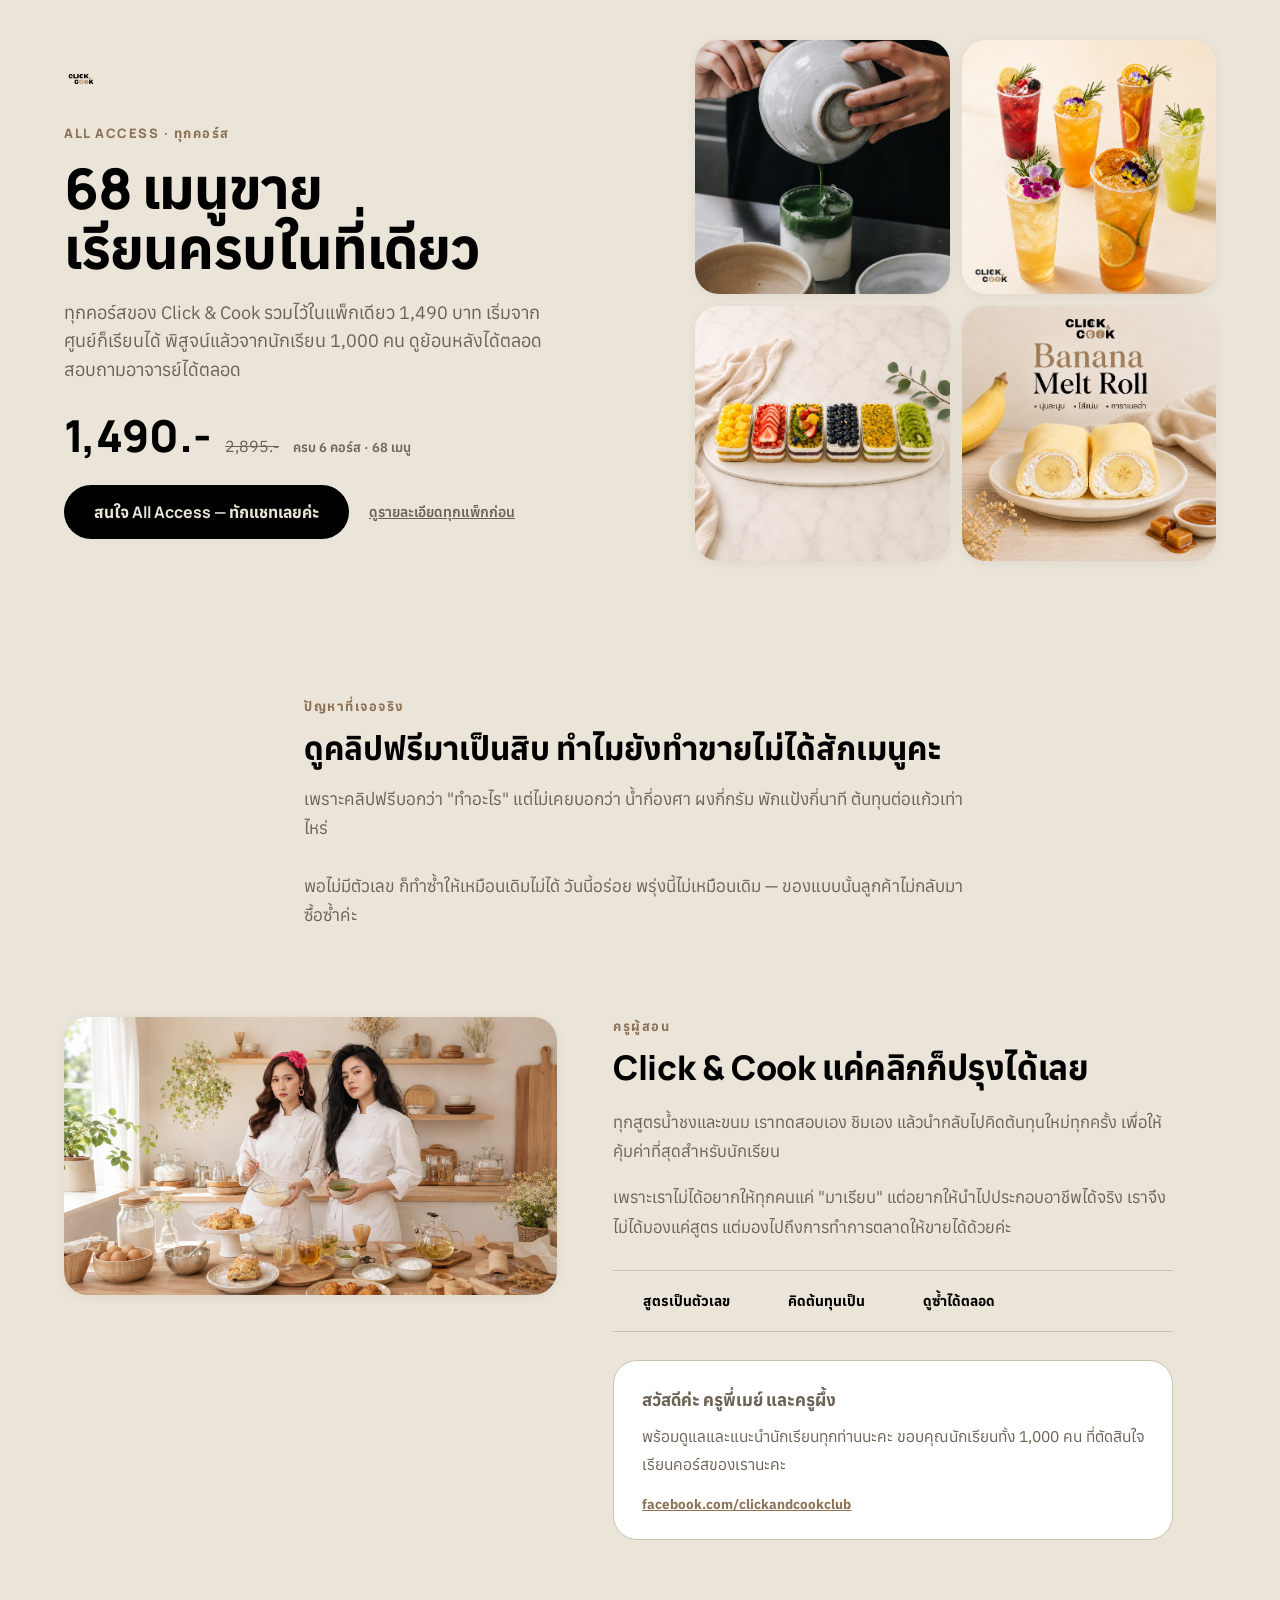
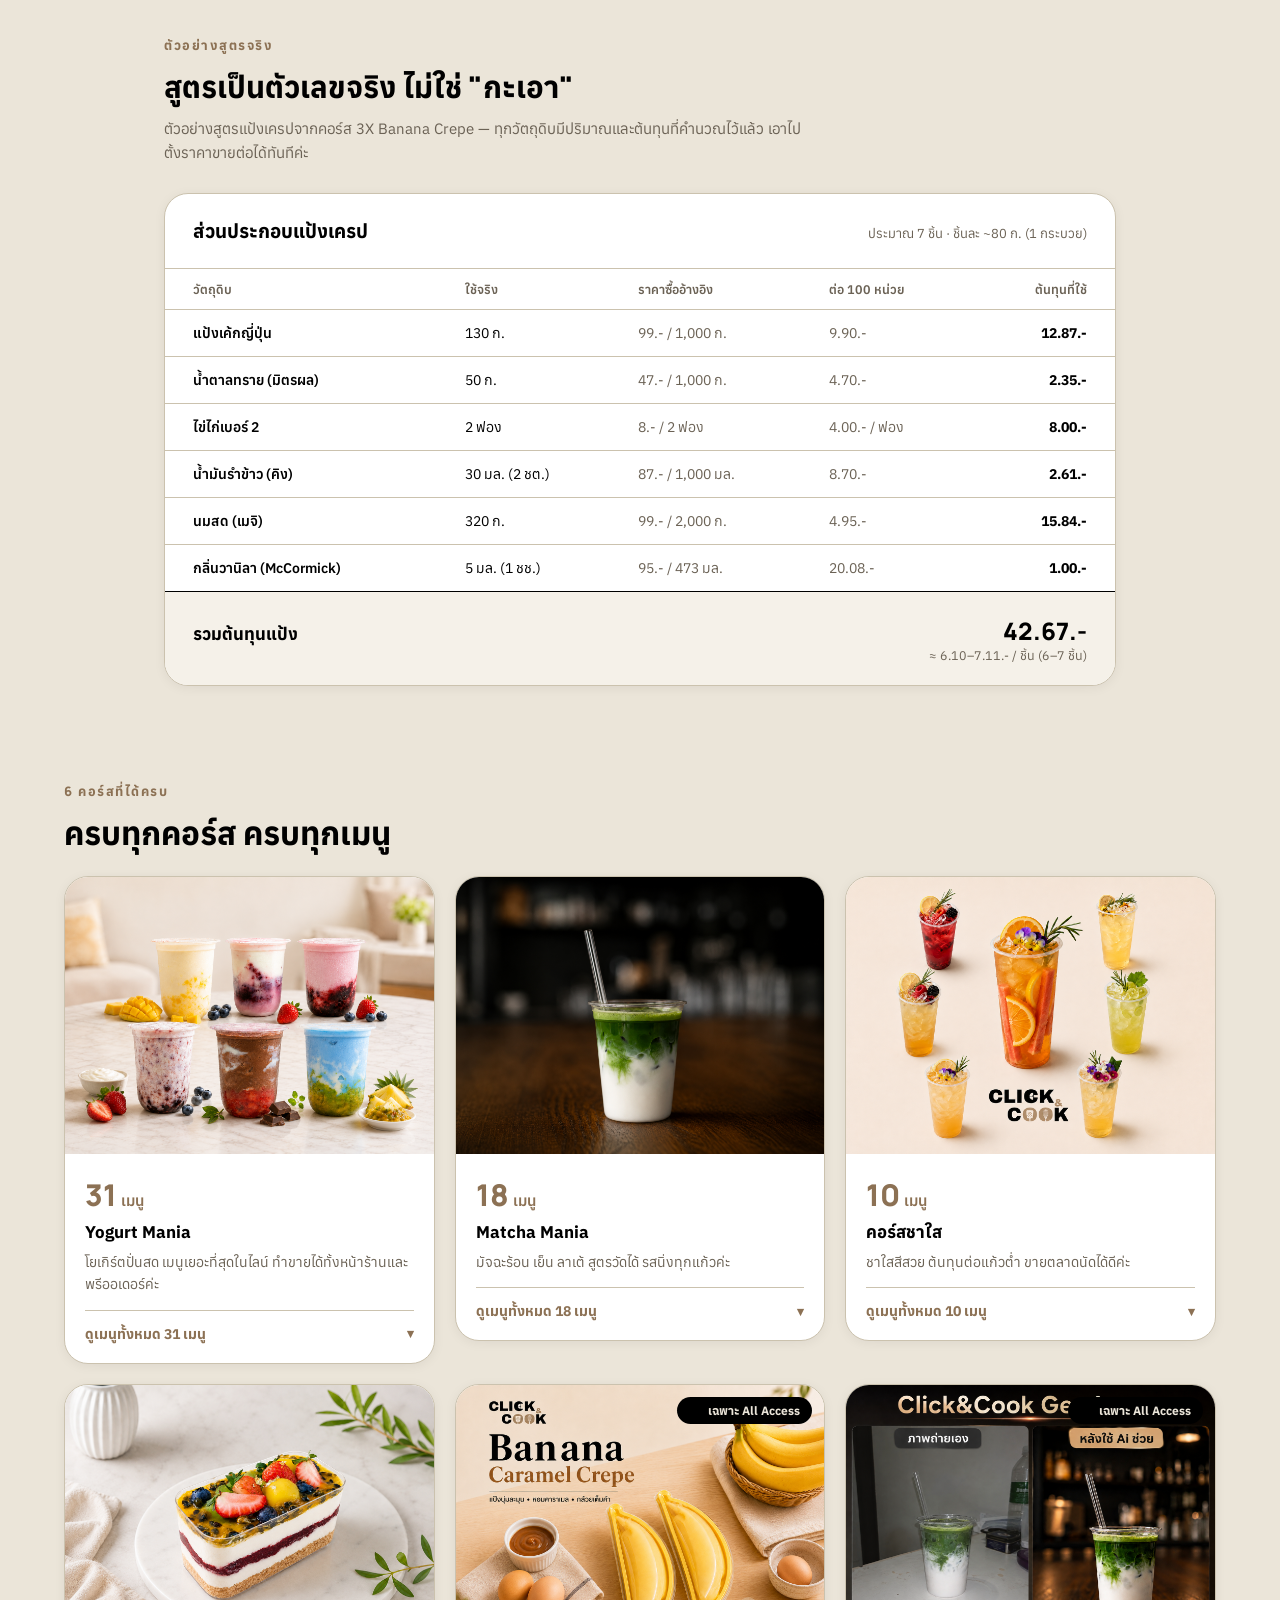
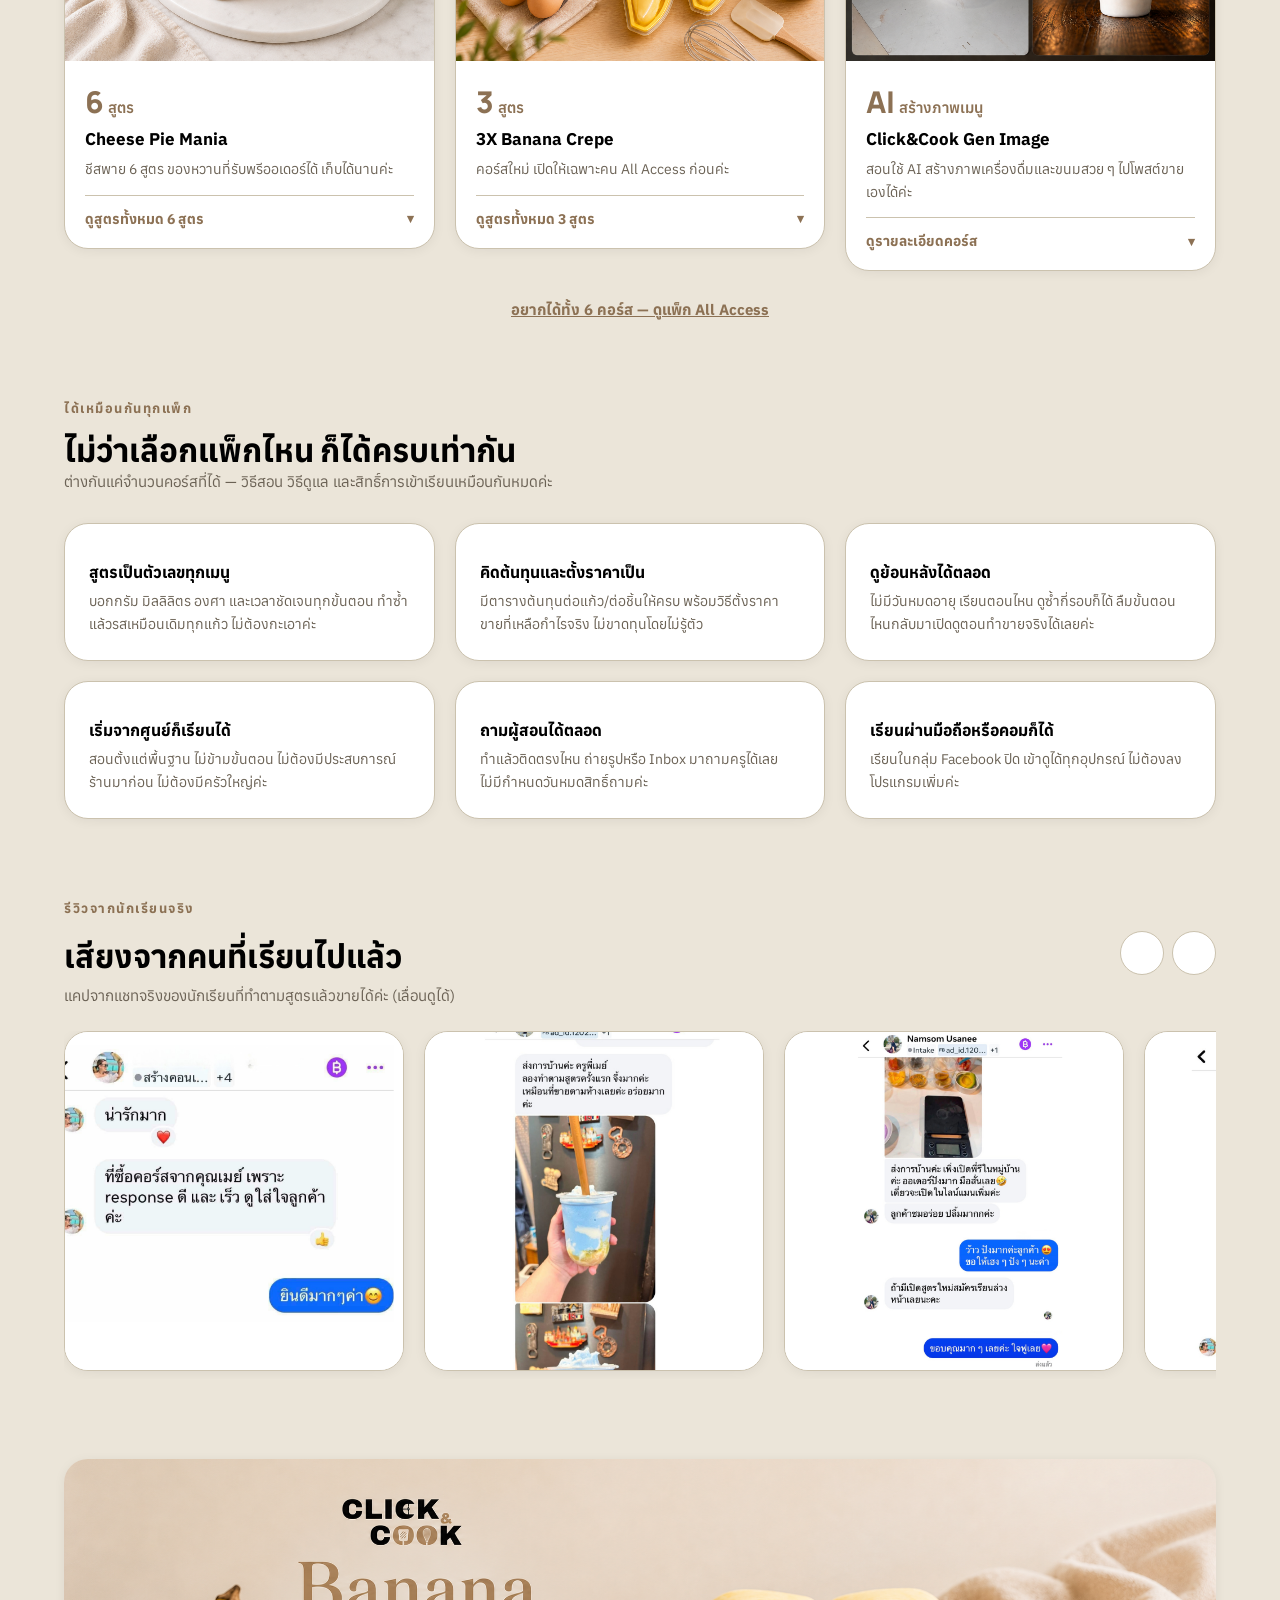
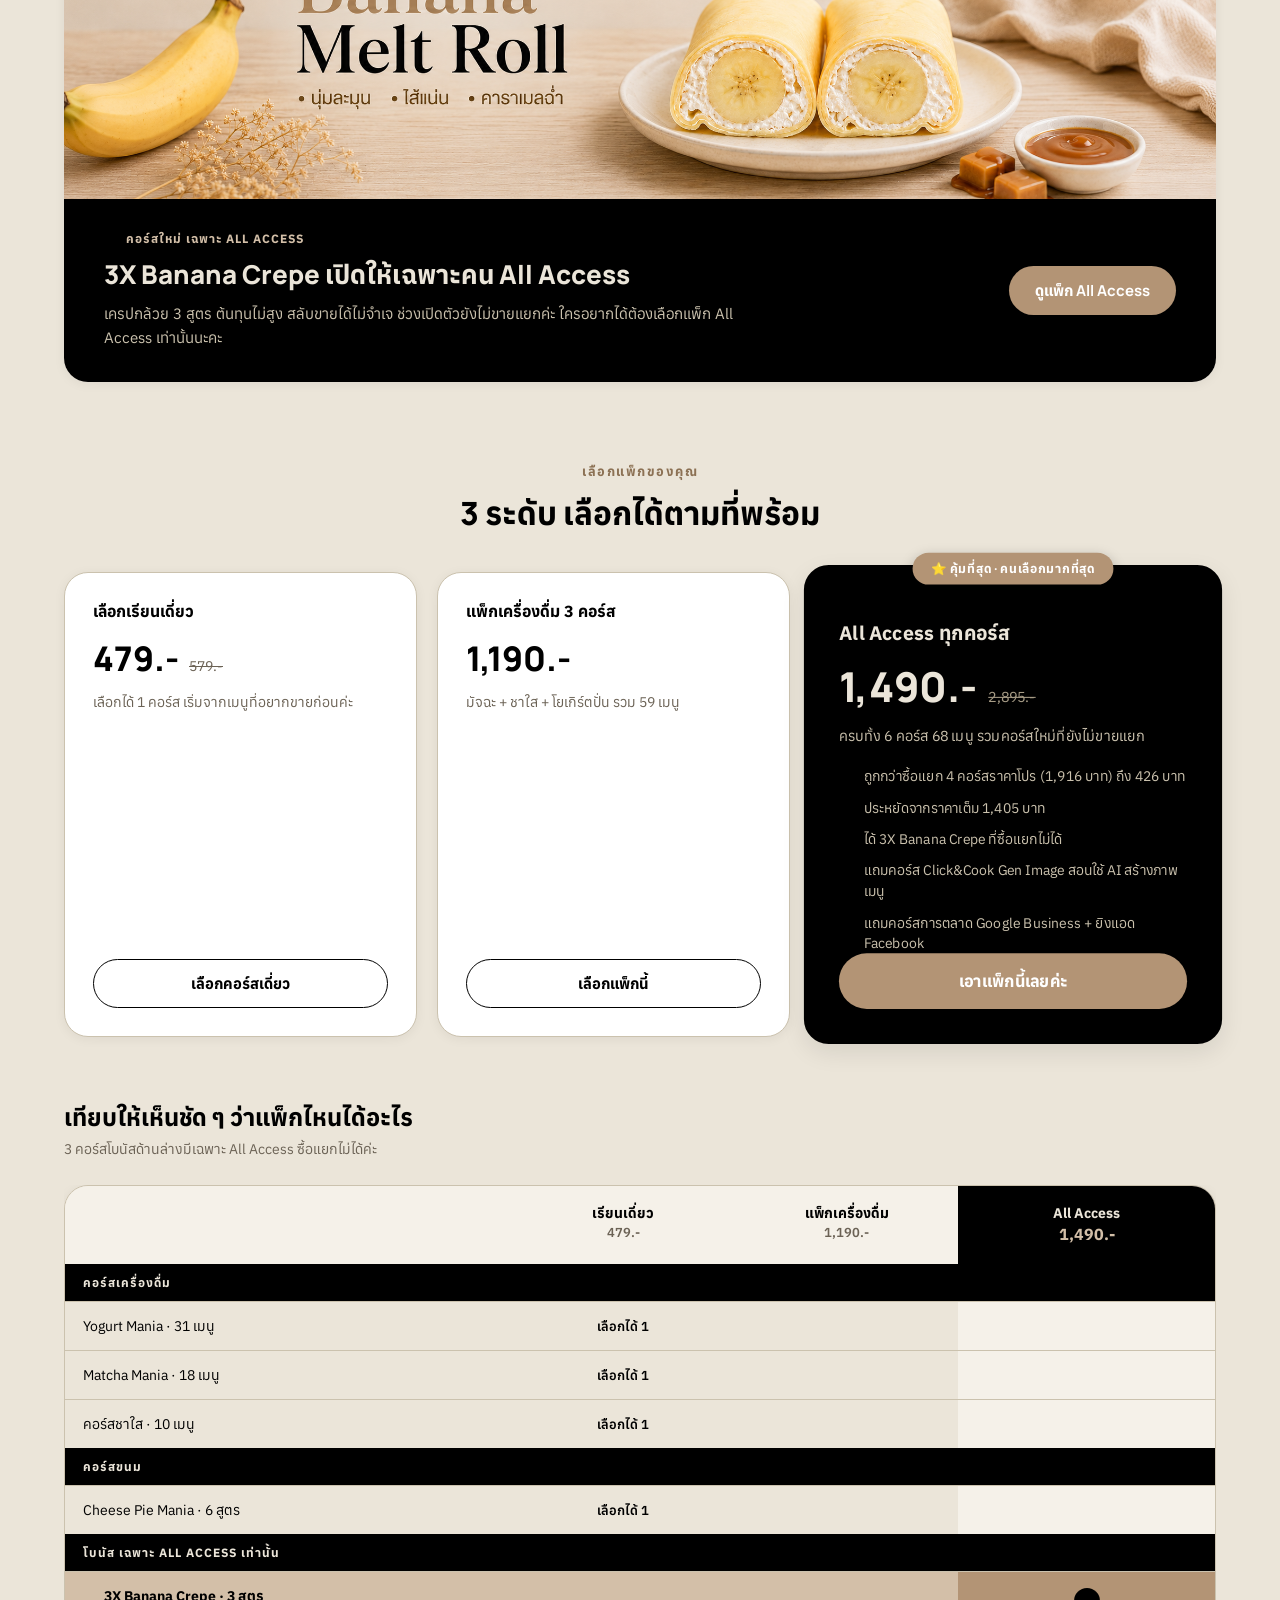
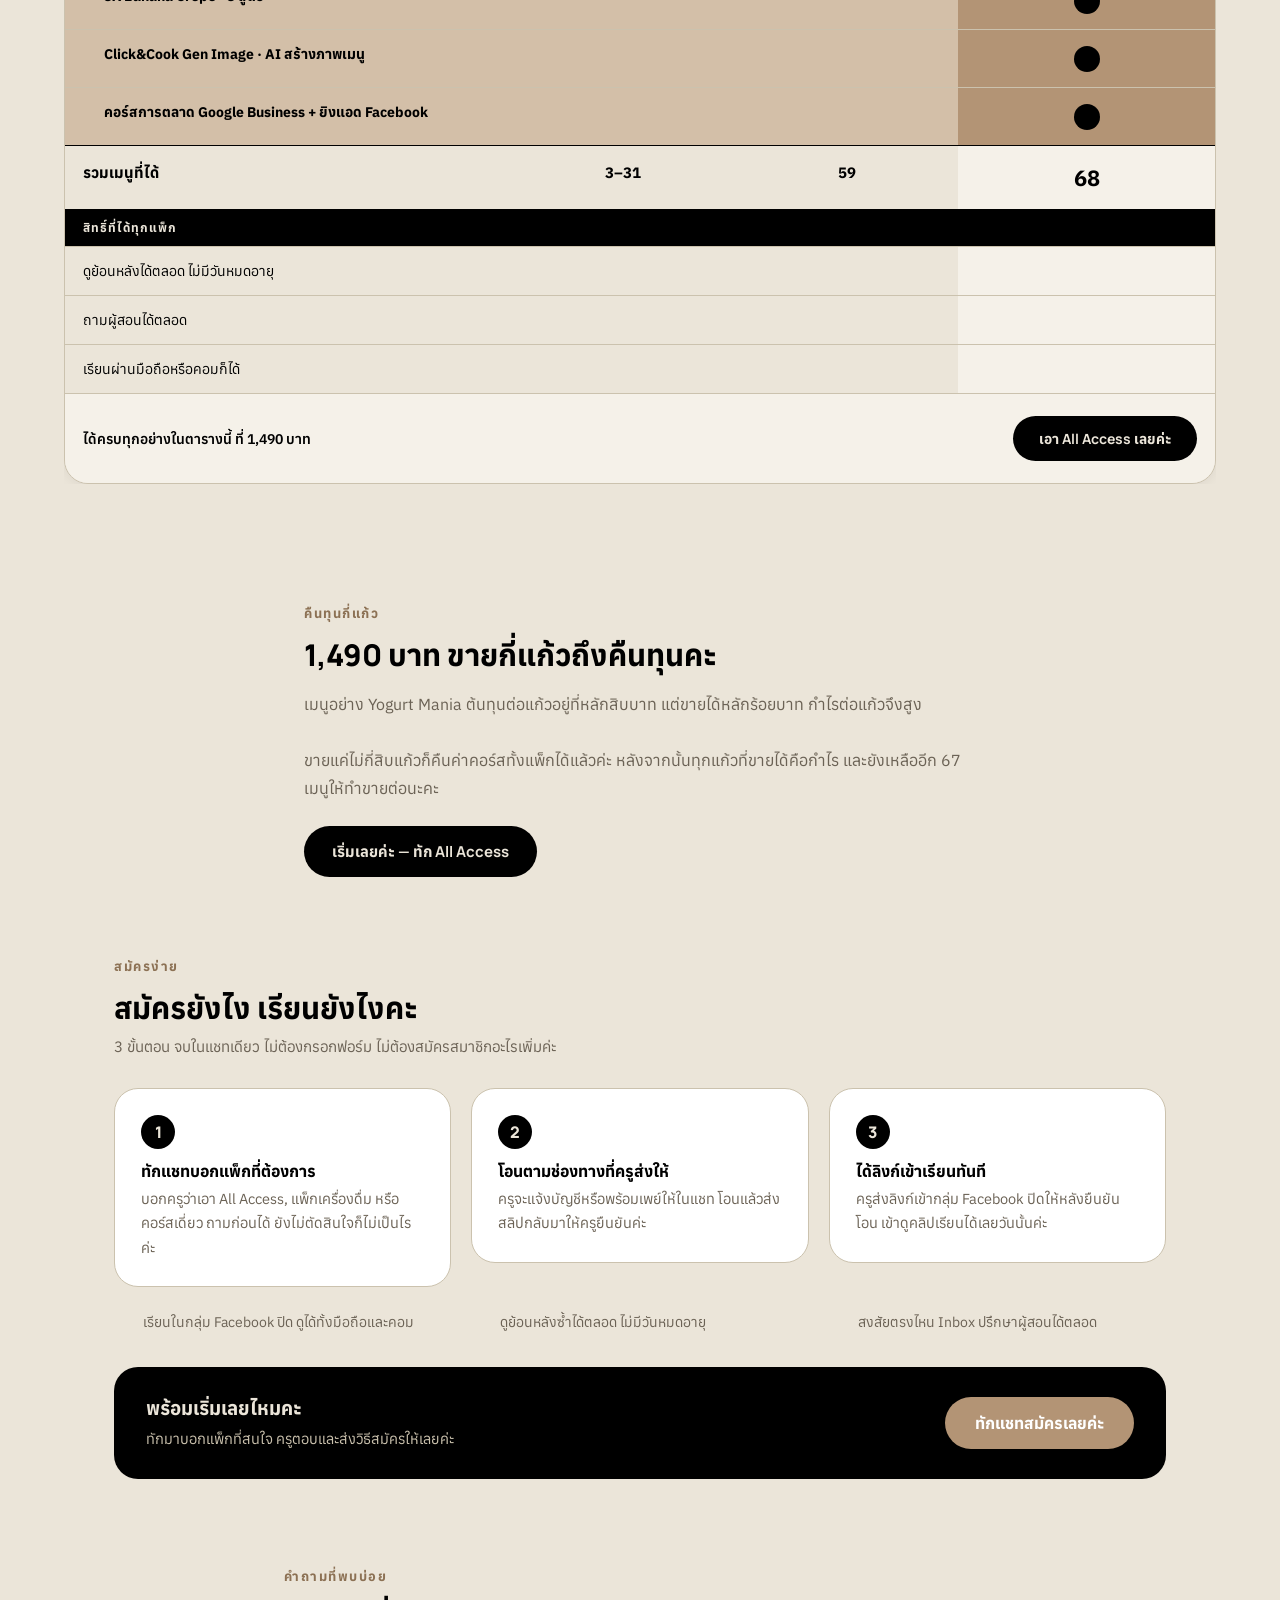
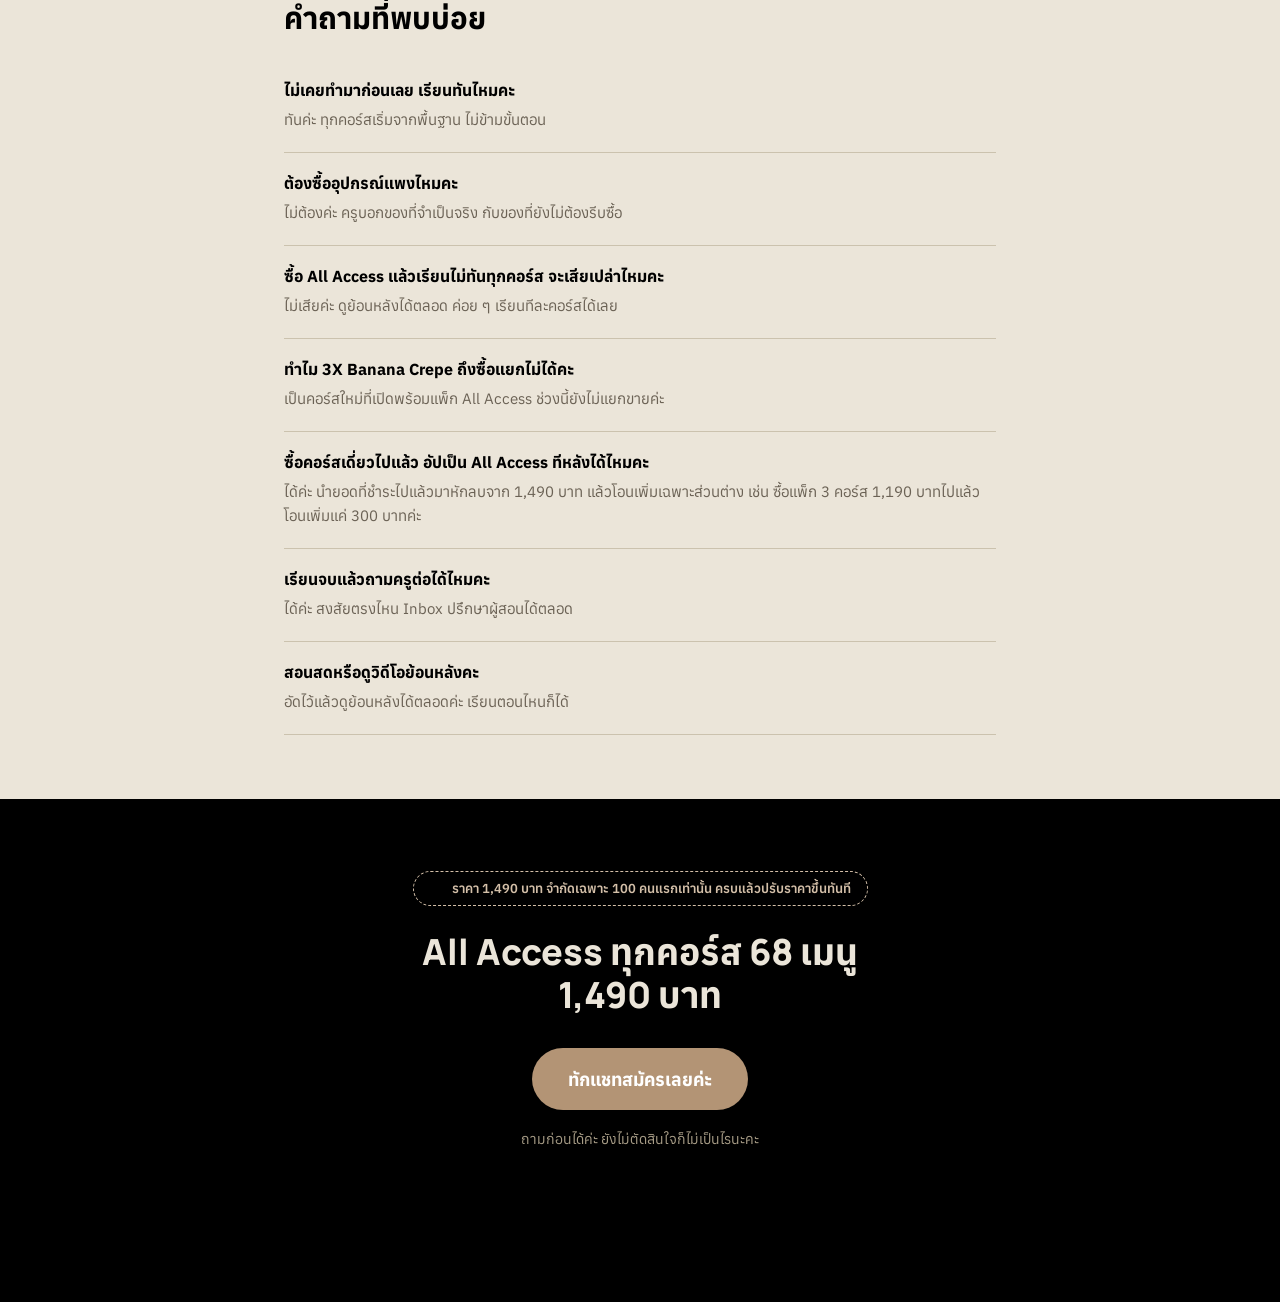
==== index.html @ 677d4ab0 "Click & Cook All Access sales page — production build - Pure HTML/CSS/JS responsive (mobile-first br" ====
<!DOCTYPE html>
<html lang="th">
<head>
<meta charset="utf-8">
<meta name="viewport" content="width=device-width, initial-scale=1">
<title>All Access — Click &amp; Cook | 68 เมนูขาย เรียนครบในที่เดียว</title>
<meta name="description" content="ทุกคอร์สของ Click & Cook รวมไว้ในแพ็กเดียว 1,490 บาท — 6 คอร์ส 68 เมนู เริ่มจากศูนย์ก็เรียนได้ ดูย้อนหลังได้ตลอด ถามอาจารย์ได้ตลอด">
<link rel="icon" href="assets/logo.png">
<link rel="stylesheet" href="css/styles.css">

<!-- ============================================================
     Facebook Pixel — Click & Cook (1052233364217187)
     autoConfig=false เพราะ js/main.js ยิง PageView เองพร้อม
     event_id เพื่อ dedupe กับ Conversions API (capi.php)
     ============================================================ -->
<script>
!function(f,b,e,v,n,t,s){if(f.fbq)return;n=f.fbq=function(){n.callMethod?n.callMethod.apply(n,arguments):n.queue.push(arguments)};if(!f._fbq)f._fbq=n;n.push=n;n.loaded=!0;n.version='2.0';n.queue=[];t=b.createElement(e);t.async=!0;t.src=v;s=b.getElementsByTagName(e)[0];s.parentNode.insertBefore(t,s)}(window,document,'script','https://connect.facebook.net/en_US/fbevents.js');
fbq('set', 'autoConfig', false, '1052233364217187');
fbq('init', '1052233364217187');
</script>

<script src="https://unpkg.com/lucide@latest"></script>
</head>
<body>

<!-- Meta Pixel fallback (กรณีปิด JavaScript) -->
<img height="1" width="1" style="display:none" alt="" src="https://www.facebook.com/tr?id=1052233364217187&ev=PageView&noscript=1">

<!-- ============================================================
     Section 1 — Hero
     ============================================================ -->
<header id="hero-section" class="hero container">
  <div>
    <img class="hero-logo" src="assets/logo.png" alt="Click &amp; Cook">
    <div class="section-label">All Access · ทุกคอร์ส</div>
    <h1>68 เมนูขาย<br>เรียนครบในที่เดียว</h1>
    <p class="hero-sub">ทุกคอร์สของ Click &amp; Cook รวมไว้ในแพ็กเดียว 1,490 บาท เริ่มจากศูนย์ก็เรียนได้ พิสูจน์แล้วจากนักเรียน 1,000 คน ดูย้อนหลังได้ตลอด สอบถามอาจารย์ได้ตลอด</p>
    <div class="hero-price">
      <span class="hero-price-current">1,490.-</span>
      <span class="hero-price-was">2,895.-</span>
      <span class="hero-price-note">ครบ 6 คอร์ส · 68 เมนู</span>
    </div>
    <div class="hero-actions">
      <a class="btn-pill btn-dark pixel-lead" data-ref="sp_hero_all" data-value="1490" href="https://m.me/clickandcookclub" target="_blank" rel="noopener">สนใจ All Access — ทักแชทเลยค่ะ</a>
      <a class="hero-link-detail" href="#pricing-section">ดูรายละเอียดทุกแพ็กก่อน</a>
    </div>
  </div>
  <div class="hero-gallery">
    <div class="ph"><img src="assets/hero-matcha.png" alt="Matcha Mania"></div>
    <div class="ph"><img src="assets/hero-tea.png" alt="คอร์สชาใส"></div>
    <div class="ph"><img src="assets/hero-dessert-1.png" alt="ขนมเมนูของหวาน"></div>
    <div class="ph"><img src="assets/hero-dessert-2.png" alt="Banana Melt Roll"></div>
  </div>
</header>

<!-- ============================================================
     Section 2 — Pain
     ============================================================ -->
<section class="pain">
  <div class="section-label">ปัญหาที่เจอจริง</div>
  <h2 class="section-h2">ดูคลิปฟรีมาเป็นสิบ ทำไมยังทำขายไม่ได้สักเมนูคะ</h2>
  <p>เพราะคลิปฟรีบอกว่า "ทำอะไร" แต่ไม่เคยบอกว่า น้ำกี่องศา ผงกี่กรัม พักแป้งกี่นาที ต้นทุนต่อแก้วเท่าไหร่<br><br>พอไม่มีตัวเลข ก็ทำซ้ำให้เหมือนเดิมไม่ได้ วันนี้อร่อย พรุ่งนี้ไม่เหมือนเดิม — ของแบบนั้นลูกค้าไม่กลับมาซื้อซ้ำค่ะ</p>
</section>

<!-- ============================================================
     Section 3 — Teacher
     ============================================================ -->
<section class="teacher container">
  <img class="teacher-img" src="assets/teacher.png" alt="ครูพี่เมย์ และครูผึ้ง">
  <div class="teacher-copy">
    <div class="section-label">ครูผู้สอน</div>
    <h2>Click &amp; Cook แค่คลิกก็ปรุงได้เลย</h2>
    <p class="lead-p">ทุกสูตรน้ำชงและขนม เราทดสอบเอง ชิมเอง แล้วนำกลับไปคิดต้นทุนใหม่ทุกครั้ง เพื่อให้คุ้มค่าที่สุดสำหรับนักเรียน</p>
    <p class="follow-p">เพราะเราไม่ได้อยากให้ทุกคนแค่ "มาเรียน" แต่อยากให้นำไปประกอบอาชีพได้จริง เราจึงไม่ได้มองแค่สูตร แต่มองไปถึงการทำการตลาดให้ขายได้ด้วยค่ะ</p>
    <div class="teacher-badges">
      <div class="teacher-badge"><i data-lucide="hash" class="icon"></i><span>สูตรเป็นตัวเลข</span></div>
      <div class="teacher-badge"><i data-lucide="calculator" class="icon"></i><span>คิดต้นทุนเป็น</span></div>
      <div class="teacher-badge"><i data-lucide="rotate-ccw" class="icon"></i><span>ดูซ้ำได้ตลอด</span></div>
    </div>
    <div class="teacher-greeting">
      <p class="hello">สวัสดีค่ะ ครูพี่เมย์ และครูผึ้ง</p>
      <p class="msg">พร้อมดูแลและแนะนำนักเรียนทุกท่านนะคะ ขอบคุณนักเรียนทั้ง 1,000 คน ที่ตัดสินใจเรียนคอร์สของเรานะคะ</p>
      <a class="teacher-fb" href="https://www.facebook.com/clickandcookclub" target="_blank" rel="noopener">facebook.com/clickandcookclub</a>
    </div>
  </div>
</section>

<!-- ============================================================
     Section 3b — Recipe proof example
     ============================================================ -->
<section class="recipe">
  <div>
    <div class="section-label">ตัวอย่างสูตรจริง</div>
    <h2>สูตรเป็นตัวเลขจริง ไม่ใช่ "กะเอา"</h2>
    <p class="recipe-intro">ตัวอย่างสูตรแป้งเครปจากคอร์ส 3X Banana Crepe — ทุกวัตถุดิบมีปริมาณและต้นทุนที่คำนวณไว้แล้ว เอาไปตั้งราคาขายต่อได้ทันทีค่ะ</p>
    <div class="recipe-table-wrap">
      <div class="recipe-head">
        <div class="recipe-head-title">ส่วนประกอบแป้งเครป</div>
        <div class="recipe-head-meta">ประมาณ 7 ชิ้น · ชิ้นละ ~80 ก. (1 กระบวย)</div>
      </div>
      <div class="recipe-scroll">
        <table>
          <thead>
            <tr>
              <td>วัตถุดิบ</td><td>ใช้จริง</td><td>ราคาซื้ออ้างอิง</td><td>ต่อ 100 หน่วย</td><td style="text-align:right;">ต้นทุนที่ใช้</td>
            </tr>
          </thead>
          <tbody>
            <tr><td>แป้งเค้กญี่ปุ่น</td><td>130 ก.</td><td class="muted">99.- / 1,000 ก.</td><td class="muted">9.90.-</td><td>12.87.-</td></tr>
            <tr><td>น้ำตาลทราย (มิตรผล)</td><td>50 ก.</td><td class="muted">47.- / 1,000 ก.</td><td class="muted">4.70.-</td><td>2.35.-</td></tr>
            <tr><td>ไข่ไก่เบอร์ 2</td><td>2 ฟอง</td><td class="muted">8.- / 2 ฟอง</td><td class="muted">4.00.- / ฟอง</td><td>8.00.-</td></tr>
            <tr><td>น้ำมันรำข้าว (คิง)</td><td>30 มล. (2 ชต.)</td><td class="muted">87.- / 1,000 มล.</td><td class="muted">8.70.-</td><td>2.61.-</td></tr>
            <tr><td>นมสด (เมจิ)</td><td>320 ก.</td><td class="muted">99.- / 2,000 ก.</td><td class="muted">4.95.-</td><td>15.84.-</td></tr>
            <tr><td>กลิ่นวานิลา (McCormick)</td><td>5 มล. (1 ชช.)</td><td class="muted">95.- / 473 มล.</td><td class="muted">20.08.-</td><td>1.00.-</td></tr>
          </tbody>
        </table>
      </div>
      <div class="recipe-total">
        <div class="recipe-total-label">รวมต้นทุนแป้ง</div>
        <div style="text-align:right;">
          <div class="recipe-total-price">42.67.-</div>
          <div class="recipe-total-perpiece">≈ 6.10–7.11.- / ชิ้น (6–7 ชิ้น)</div>
        </div>
      </div>
    </div>
  </div>
</section>

<!-- ============================================================
     Section 4 — Course cards
     ============================================================ -->
<section class="courses-sec container">
  <div class="section-label">6 คอร์สที่ได้ครบ</div>
  <h2 class="section-h2">ครบทุกคอร์ส ครบทุกเมนู</h2>
  <div class="course-grid">

    <!-- Course 1: Yogurt Mania -->
    <article class="course-card" data-course>
      <div class="course-card-media"><img src="assets/course-yogurt.png" alt="Yogurt Mania"></div>
      <div class="course-body">
        <div class="course-num">31<span class="course-num-unit">เมนู</span></div>
        <div class="course-name">Yogurt Mania</div>
        <p class="course-desc">โยเกิร์ตปั่นสด เมนูเยอะที่สุดในไลน์ ทำขายได้ทั้งหน้าร้านและพรีออเดอร์ค่ะ</p>
        <div class="course-toggle">
          <button type="button" class="course-toggle-btn" data-course-toggle aria-expanded="false">
            <span data-course-togglelabel>ดูเมนูทั้งหมด 31 เมนู</span><span class="course-toggle-caret" data-course-caret>▾</span>
          </button>
          <div class="course-detail">
            <div class="course-detail-inner">
              <div class="course-menus">
                <div class="course-menu-item">โยเกิร์ตออริจินอล</div>
                <div class="course-menu-item">โยเกิร์ตกล้วยหอม</div>
                <div class="course-menu-item">โยเกิร์ตกีวี</div>
                <div class="course-menu-item">โยเกิร์ตข้าวเหนียวนิล</div>
                <div class="course-menu-item">โยเกิร์ตข้าวโอ๊ต</div>
                <div class="course-menu-item">โยเกิร์ตคิทแคท</div>
                <div class="course-menu-item">โยเกิร์ตเฉาก๊วย</div>
                <div class="course-menu-item">โยเกิร์ตช็อกโกแลตสตรอว์เบอร์รี่</div>
                <div class="course-menu-item">โยเกิร์ตบัวลอย</div>
                <div class="course-menu-item">โยเกิร์ตบลูเบอร์รี่</div>
                <div class="course-menu-item">โยเกิร์ตบานาน่าช็อกโกแลต</div>
                <div class="course-menu-item">โยเกิร์ตบิสคอฟ</div>
                <div class="course-menu-item">โยเกิร์ตปีโป้</div>
                <div class="course-menu-item">โยเกิร์ตเผือก</div>
                <div class="course-menu-item">โยเกิร์ตฝรั่งพริกเกลือ</div>
                <div class="course-menu-item">โยเกิร์ตพีช</div>
                <div class="course-menu-item">โยเกิร์ตมะพร้าวอ่อน</div>
                <div class="course-menu-item">โยเกิร์ตมะม่วง</div>
                <div class="course-menu-item">โยเกิร์ตมิกซ์เบอร์รี่</div>
                <div class="course-menu-item">โยเกิร์ตลอดช่อง</div>
                <div class="course-menu-item">โยเกิร์ตลิ้นจี่</div>
                <div class="course-menu-item">โยเกิร์ตลูกเดือย</div>
                <div class="course-menu-item">โยเกิร์ตวุ้นน้ำผึ้ง</div>
                <div class="course-menu-item">โยเกิร์ตสตรอว์เบอร์รี่เฟรช</div>
                <div class="course-menu-item">โยเกิร์ตเสาวรส</div>
                <div class="course-menu-item">โยเกิร์ตอะโลเวร่า</div>
                <div class="course-menu-item">โยเกิร์ตอะโวคาโด</div>
                <div class="course-menu-item">โยเกิร์ตอะโวคาโดสไปรูลิน่า</div>
                <div class="course-menu-item">โยเกิร์ตอาซาอิมิกซ์เบอร์รี่</div>
                <div class="course-menu-item">โยเกิร์ตโอรีโอ้</div>
                <div class="course-menu-item">โยเกิร์ตโอรีโอ้กล้วยหอม</div>
              </div>
              <div class="course-facts">
                <div class="course-fact"><span class="k">ต้นทุนต่อแก้วโดยประมาณ</span><span class="v">19.xx บาท</span></div>
                <div class="course-fact"><span class="k">ราคาขายแนะนำ</span><span class="v">60 - 1xx บาท</span></div>
                <div class="course-fact"><span class="k">จำนวนคลิป</span><span class="v">35 คลิป (สอนทำ + ตอบคำถาม)</span></div>
                <div class="course-fact"><span class="k">อุปกรณ์ที่ต้องมี</span><span class="v">เครื่องปั่น · ตราชั่ง · เครื่องซีลฝาแก้ว · ผลไม้ตามเมนู</span></div>
                <div class="course-fact"><span class="k">ใช้โยเกิร์ตแบบไหน</span><span class="v">โยเกิร์ตสำเร็จรูป</span></div>
              </div>
            </div>
          </div>
        </div>
      </div>
    </article>

    <!-- Course 2: Matcha Mania -->
    <article class="course-card" data-course>
      <div class="course-card-media"><img src="assets/course-matcha.png" alt="Matcha Mania"></div>
      <div class="course-body">
        <div class="course-num">18<span class="course-num-unit">เมนู</span></div>
        <div class="course-name">Matcha Mania</div>
        <p class="course-desc">มัจฉะร้อน เย็น ลาเต้ สูตรวัดได้ รสนิ่งทุกแก้วค่ะ</p>
        <div class="course-toggle">
          <button type="button" class="course-toggle-btn" data-course-toggle aria-expanded="false">
            <span data-course-togglelabel>ดูเมนูทั้งหมด 18 เมนู</span><span class="course-toggle-caret" data-course-caret>▾</span>
          </button>
          <div class="course-detail">
            <div class="course-detail-inner">
              <div class="course-menus">
                <div class="course-menu-item">มัทฉะลาเต้คลาสสิก</div>
                <div class="course-menu-item">Cold Whisk Matcha Latte</div>
                <div class="course-menu-item">เพียวมัทฉะ</div>
                <div class="course-menu-item">มัทฉะน้ำมะพร้าว</div>
                <div class="course-menu-item">มัทฉะน้ำส้ม</div>
                <div class="course-menu-item">มัทฉะนมโอ๊ตสตรอว์เบอร์รี่</div>
                <div class="course-menu-item">มัทฉะฮันนี่เลมอนดอง</div>
                <div class="course-menu-item">มัทฉะนมโอ๊ต</div>
                <div class="course-menu-item">มัทฉะคาราเมลลาเต้</div>
                <div class="course-menu-item">มัทฉะยูสุโซดา</div>
                <div class="course-menu-item">มัทฉะบราวน์ชูการ์</div>
                <div class="course-menu-item">มัทฉะยาคูลท์</div>
                <div class="course-menu-item">มัทฉะสตรอว์เบอร์รี่โซดา</div>
                <div class="course-menu-item">มัทฉะน้ำลำไย</div>
                <div class="course-menu-item">Matcha Espresso Fusion</div>
                <div class="course-menu-item">มัทฉะตาลโตนด</div>
                <div class="course-menu-item">Hojicha Cold Whisk Latte</div>
                <div class="course-menu-item">Hojicha Classic Latte</div>
              </div>
              <div class="course-facts">
                <div class="course-fact"><span class="k">ต้นทุนต่อแก้วโดยประมาณ</span><span class="v">28 - 4x บาท</span></div>
                <div class="course-fact"><span class="k">ราคาขายแนะนำ</span><span class="v">70 - 1xx บาท</span></div>
                <div class="course-fact"><span class="k">จำนวนคลิป</span><span class="v">24 คลิป (สอนทำ + ทำการตลาด)</span></div>
                <div class="course-fact"><span class="k">อุปกรณ์ที่ต้องมี</span><span class="v">ชาวาน · ฉะเซ็น · ตราชั่ง · ผงมัจฉะ · นมวัวหรือนมพืช</span></div>
                <div class="course-fact"><span class="k">ใช้มัจฉะแบบไหน</span><span class="v">เกรดพิธีการ ดัดแปลงได้ทุกผงมัจฉะ</span></div>
              </div>
            </div>
          </div>
        </div>
      </div>
    </article>

    <!-- Course 3: Clear Tea -->
    <article class="course-card" data-course>
      <div class="course-card-media"><img src="assets/course-tea.png" alt="คอร์สชาใส"></div>
      <div class="course-body">
        <div class="course-num">10<span class="course-num-unit">เมนู</span></div>
        <div class="course-name">คอร์สชาใส</div>
        <p class="course-desc">ชาใสสีสวย ต้นทุนต่อแก้วต่ำ ขายตลาดนัดได้ดีค่ะ</p>
        <div class="course-toggle">
          <button type="button" class="course-toggle-btn" data-course-toggle aria-expanded="false">
            <span data-course-togglelabel>ดูเมนูทั้งหมด 10 เมนู</span><span class="course-toggle-caret" data-course-caret>▾</span>
          </button>
          <div class="course-detail">
            <div class="course-detail-inner">
              <div class="course-menus">
                <div class="course-menu-item">ชาผลไม้รวม</div>
                <div class="course-menu-item">ชาหอมหมื่นลี้</div>
                <div class="course-menu-item">ชาองุ่นไซมัสคัส</div>
                <div class="course-menu-item">ชาเอิร์ลเกรย์ มิกซ์เบอร์รี่</div>
                <div class="course-menu-item">ชากุหลาบเลม่อน</div>
                <div class="course-menu-item">ชาพีช</div>
                <div class="course-menu-item">ชามะนาวสูตรละมุน</div>
                <div class="course-menu-item">ชาลิ้นจี่</div>
                <div class="course-menu-item">ชาเสาวรส ยูสุ</div>
                <div class="course-menu-item">ชาข้าวหอม (สูตรพิเศษ)</div>
              </div>
              <div class="course-facts">
                <div class="course-fact"><span class="k">ต้นทุนต่อแก้วโดยประมาณ</span><span class="v">19.xx บาท</span></div>
                <div class="course-fact"><span class="k">ราคาขายแนะนำ</span><span class="v">60 - 1xx บาท</span></div>
                <div class="course-fact"><span class="k">จำนวนคลิป</span><span class="v">10 คลิป (สอนทำชาแต่ละเมนู)</span></div>
                <div class="course-fact"><span class="k">อุปกรณ์ที่ต้องมี</span><span class="v">ใบชา · แก้วเชค · ตราชั่ง · เครื่องวัดอุณหภูมิ · ผลไม้ตามเมนู</span></div>
                <div class="course-fact"><span class="k">เทคนิคการชงชา</span><span class="v">อยู่ในส่วนท้ายของคอร์ส และ E-book</span></div>
              </div>
            </div>
          </div>
        </div>
      </div>
    </article>

    <!-- Course 4: Cheese Pie Mania -->
    <article class="course-card" data-course>
      <div class="course-card-media"><img src="assets/course-cheesepie.png" alt="Cheese Pie Mania"></div>
      <div class="course-body">
        <div class="course-num">6<span class="course-num-unit">สูตร</span></div>
        <div class="course-name">Cheese Pie Mania</div>
        <p class="course-desc">ชีสพาย 6 สูตร ของหวานที่รับพรีออเดอร์ได้ เก็บได้นานค่ะ</p>
        <div class="course-toggle">
          <button type="button" class="course-toggle-btn" data-course-toggle aria-expanded="false">
            <span data-course-togglelabel>ดูสูตรทั้งหมด 6 สูตร</span><span class="course-toggle-caret" data-course-caret>▾</span>
          </button>
          <div class="course-detail">
            <div class="course-detail-inner">
              <div class="course-menus">
                <div class="course-menu-item">สตรอว์เบอร์รี่ชีสพาย (ไม่อบ)</div>
                <div class="course-menu-item">บลูเบอร์รี่ชีสพาย (ไม่อบ)</div>
                <div class="course-menu-item">กีวี่ชีสพาย (ไม่อบ)</div>
                <div class="course-menu-item">มะม่วงชีสพาย (ไม่อบ)</div>
                <div class="course-menu-item">เสาวรสชีสพาย (ไม่อบ)</div>
                <div class="course-menu-item">หน้าผลไม้ 5 ชนิด ชีสพาย</div>
              </div>
              <div class="course-facts">
                <div class="course-fact"><span class="k">ต้นทุนต่อชิ้นโดยประมาณ</span><span class="v">59 บาท</span></div>
                <div class="course-fact"><span class="k">ราคาขายแนะนำ</span><span class="v">129 - 149 บาท</span></div>
                <div class="course-fact"><span class="k">จำนวนคลิป</span><span class="v">9 คลิป (สอนทำชีสพาย)</span></div>
                <div class="course-fact"><span class="k">อุปกรณ์ที่ต้องมี</span><span class="v">เครื่องตีไฟฟ้า · เครื่องชั่งดิจิตอล · โถผสมสแตนเลส · เครื่องบดบิสกิต · ผลไม้ตามเมนู</span></div>
                <div class="course-fact"><span class="k">เมนูเพิ่มยอดขาย</span><span class="v">ต่อยอดจากเมนูน้ำมาสู่ขนม เพื่อเพิ่มยอดขาย</span></div>
              </div>
            </div>
          </div>
        </div>
      </div>
    </article>

    <!-- Course 5: 3X Banana Crepe (All Access only) -->
    <article class="course-card" data-course>
      <div class="course-card-media">
        <img src="assets/course-banana.png" alt="3X Banana Crepe">
        <div class="course-lock"><i data-lucide="lock" style="width:13px;height:13px;"></i>เฉพาะ All Access</div>
      </div>
      <div class="course-body">
        <div class="course-num">3<span class="course-num-unit">สูตร</span></div>
        <div class="course-name">3X Banana Crepe</div>
        <p class="course-desc">คอร์สใหม่ เปิดให้เฉพาะคน All Access ก่อนค่ะ</p>
        <div class="course-toggle">
          <button type="button" class="course-toggle-btn" data-course-toggle aria-expanded="false">
            <span data-course-togglelabel>ดูสูตรทั้งหมด 3 สูตร</span><span class="course-toggle-caret" data-course-caret>▾</span>
          </button>
          <div class="course-detail">
            <div class="course-detail-inner">
              <div class="course-menus">
                <div class="course-menu-item">Banana Caramel Crepe</div>
                <div class="course-menu-item">Banana Crumble Cream</div>
                <div class="course-menu-item">Banana Melt Roll</div>
              </div>
              <div class="course-facts">
                <div class="course-fact"><span class="k">ต้นทุนต่อชิ้นโดยประมาณ</span><span class="v">2x.xx บาท</span></div>
                <div class="course-fact"><span class="k">ราคาขายแนะนำ</span><span class="v">85 - 129 บาท</span></div>
                <div class="course-fact"><span class="k">จำนวนคลิป</span><span class="v">8 คลิป (สอนทำเครป)</span></div>
                <div class="course-fact"><span class="k">อุปกรณ์ที่ต้องมี</span><span class="v">เครื่องตีไฟฟ้า · เครื่องชั่งดิจิตอล · โถผสมสแตนเลส · กล้วยหอม</span></div>
                <div class="course-fact"><span class="k">เมนูเพิ่มยอดขาย</span><span class="v">ต่อยอดจากเมนูน้ำมาสู่ขนม เพื่อเพิ่มยอดขาย</span></div>
              </div>
            </div>
          </div>
        </div>
      </div>
    </article>

    <!-- Course 6: Click&Cook Gen Image (All Access only) -->
    <article class="course-card" data-course>
      <div class="course-card-media">
        <img src="assets/course-genimage.png" alt="Click &amp; Cook Gen Image">
        <div class="course-lock"><i data-lucide="lock" style="width:13px;height:13px;"></i>เฉพาะ All Access</div>
      </div>
      <div class="course-body">
        <div class="course-num">AI<span class="course-num-unit">สร้างภาพเมนู</span></div>
        <div class="course-name">Click&amp;Cook Gen Image</div>
        <p class="course-desc">สอนใช้ AI สร้างภาพเครื่องดื่มและขนมสวย ๆ ไปโพสต์ขายเองได้ค่ะ</p>
        <div class="course-toggle">
          <button type="button" class="course-toggle-btn" data-course-toggle aria-expanded="false">
            <span data-course-togglelabel>ดูรายละเอียดคอร์ส</span><span class="course-toggle-caret" data-course-caret>▾</span>
          </button>
          <div class="course-detail">
            <div class="course-detail-inner">
              <div class="course-menus course-menus--single">
                <div class="course-menu-item">สอนตั้งแต่พื้นฐาน เริ่มจากศูนย์ได้</div>
                <div class="course-menu-item">มี Prompt คำสั่งให้ลองทดสอบ</div>
                <div class="course-menu-item">สอนวิธีใช้ AI แบบละเอียด</div>
                <div class="course-menu-item">สอนวิธีแก้ไขภาพด้วย</div>
              </div>
              <div class="course-facts">
                <div class="course-fact"><span class="k">เหมาะกับใคร</span><span class="v">คนที่อยากได้ภาพเมนูสวยไปโพสต์ขายเอง</span></div>
                <div class="course-fact"><span class="k">ต้นทุน</span><span class="v">ไม่ต้องจ้างช่างภาพ ใช้ภาพที่ถ่ายเองได้เลย</span></div>
                <div class="course-fact"><span class="k">จำนวนคลิป</span><span class="v">อัปเดตเพิ่มเรื่อย ๆ</span></div>
                <div class="course-fact"><span class="k">อุปกรณ์ที่ต้องมี</span><span class="v">มือถือหรือคอมพิวเตอร์ · ภาพเมนูที่ถ่ายเอง</span></div>
                <div class="course-fact"><span class="k">ขายแยกไหม</span><span class="v">ไม่ขายแยก เฉพาะแพ็ก All Access เท่านั้น</span></div>
              </div>
            </div>
          </div>
        </div>
      </div>
    </article>

  </div>
  <div class="courses-more">
    <a href="#pricing-section">อยากได้ทั้ง 6 คอร์ส — ดูแพ็ก All Access</a>
  </div>
</section>

<!-- ============================================================
     Section 5 — What's included
     ============================================================ -->
<section class="included-sec container">
  <div class="section-label">ได้เหมือนกันทุกแพ็ก</div>
  <h2 class="section-h2">ไม่ว่าเลือกแพ็กไหน ก็ได้ครบเท่ากัน</h2>
  <p class="included-intro">ต่างกันแค่จำนวนคอร์สที่ได้ — วิธีสอน วิธีดูแล และสิทธิ์การเข้าเรียนเหมือนกันหมดค่ะ</p>
  <div class="included-grid">
    <div class="included-card">
      <i data-lucide="hash" class="icon-lg"></i>
      <div class="included-title">สูตรเป็นตัวเลขทุกเมนู</div>
      <p class="included-body">บอกกรัม มิลลิลิตร องศา และเวลาชัดเจนทุกขั้นตอน ทำซ้ำแล้วรสเหมือนเดิมทุกแก้ว ไม่ต้องกะเอาค่ะ</p>
    </div>
    <div class="included-card">
      <i data-lucide="calculator" class="icon-lg"></i>
      <div class="included-title">คิดต้นทุนและตั้งราคาเป็น</div>
      <p class="included-body">มีตารางต้นทุนต่อแก้ว/ต่อชิ้นให้ครบ พร้อมวิธีตั้งราคาขายที่เหลือกำไรจริง ไม่ขาดทุนโดยไม่รู้ตัว</p>
    </div>
    <div class="included-card">
      <i data-lucide="rotate-ccw" class="icon-lg"></i>
      <div class="included-title">ดูย้อนหลังได้ตลอด</div>
      <p class="included-body">ไม่มีวันหมดอายุ เรียนตอนไหน ดูซ้ำกี่รอบก็ได้ ลืมขั้นตอนไหนกลับมาเปิดดูตอนทำขายจริงได้เลยค่ะ</p>
    </div>
    <div class="included-card">
      <i data-lucide="sprout" class="icon-lg"></i>
      <div class="included-title">เริ่มจากศูนย์ก็เรียนได้</div>
      <p class="included-body">สอนตั้งแต่พื้นฐาน ไม่ข้ามขั้นตอน ไม่ต้องมีประสบการณ์ร้านมาก่อน ไม่ต้องมีครัวใหญ่ค่ะ</p>
    </div>
    <div class="included-card">
      <i data-lucide="message-circle" class="icon-lg"></i>
      <div class="included-title">ถามผู้สอนได้ตลอด</div>
      <p class="included-body">ทำแล้วติดตรงไหน ถ่ายรูปหรือ Inbox มาถามครูได้เลย ไม่มีกำหนดวันหมดสิทธิ์ถามค่ะ</p>
    </div>
    <div class="included-card">
      <i data-lucide="smartphone" class="icon-lg"></i>
      <div class="included-title">เรียนผ่านมือถือหรือคอมก็ได้</div>
      <p class="included-body">เรียนในกลุ่ม Facebook ปิด เข้าดูได้ทุกอุปกรณ์ ไม่ต้องลงโปรแกรมเพิ่มค่ะ</p>
    </div>
  </div>
</section>

<!-- ============================================================
     Section 6 — Social proof / review rail
     ============================================================ -->
<section class="reviews-sec container">
  <div class="section-label">รีวิวจากนักเรียนจริง</div>
  <div class="reviews-headrow">
    <h2 class="section-h2" style="margin:0;">เสียงจากคนที่เรียนไปแล้ว</h2>
    <div class="reviews-nav">
      <button type="button" id="review-prev" aria-label="ก่อนหน้า"><i data-lucide="chevron-left" class="review-arrow"></i></button>
      <button type="button" id="review-next" aria-label="ถัดไป"><i data-lucide="chevron-right" class="review-arrow"></i></button>
    </div>
  </div>
  <p class="reviews-sub">แคปจากแชทจริงของนักเรียนที่ทำตามสูตรแล้วขายได้ค่ะ (เลื่อนดูได้)</p>
  <div class="review-rail" id="review-rail">
    <div class="review-card"><img src="assets/review-1.png" alt="รีวิวจากนักเรียน 1" loading="lazy"></div>
    <div class="review-card"><img src="assets/review-2.png" alt="รีวิวจากนักเรียน 2" loading="lazy"></div>
    <div class="review-card"><img src="assets/review-3.png" alt="รีวิวจากนักเรียน 3" loading="lazy"></div>
    <div class="review-card"><img src="assets/review-4.png" alt="รีวิวจากนักเรียน 4" loading="lazy"></div>
    <div class="review-card"><img src="assets/review-5.png" alt="รีวิวจากนักเรียน 5" loading="lazy"></div>
  </div>
</section>

<!-- ============================================================
     Section 7 — 3X Banana Crepe exclusive banner
     ============================================================ -->
<section class="banana-sec container">
  <div class="banana-banner">
    <img src="assets/banana-banner.png" alt="3X Banana Crepe">
    <div class="banana-panel">
      <div class="banana-copy">
        <div class="banana-kicker"><i data-lucide="lock" class="icon-sm"></i>คอร์สใหม่ เฉพาะ All Access</div>
        <h3>3X Banana Crepe เปิดให้เฉพาะคน All Access</h3>
        <p>เครปกล้วย 3 สูตร ต้นทุนไม่สูง สลับขายได้ไม่จำเจ ช่วงเปิดตัวยังไม่ขายแยกค่ะ ใครอยากได้ต้องเลือกแพ็ก All Access เท่านั้นนะคะ</p>
      </div>
      <a class="btn-pill btn-latte banana-cta" href="#pricing-section">ดูแพ็ก All Access</a>
    </div>
  </div>
</section>

<!-- ============================================================
     Section 8 — Pricing
     ============================================================ -->
<section id="pricing-section" class="pricing-sec container">
  <div class="pricing-header">
    <div class="section-label">เลือกแพ็กของคุณ</div>
    <h2 class="section-h2">3 ระดับ เลือกได้ตามที่พร้อม</h2>
  </div>

  <div class="pricing-grid">
    <!-- Single course -->
    <div class="price-card">
      <div class="price-card-tier">เลือกเรียนเดี่ยว</div>
      <div class="price-card-pricing">
        <span class="price-big">479.-</span>
        <span class="price-was">579.-</span>
      </div>
      <p class="price-desc">เลือกได้ 1 คอร์ส เริ่มจากเมนูที่อยากขายก่อนค่ะ</p>
      <a class="btn-pill btn-outline pixel-lead" data-ref="sp_price_single479" data-value="479" href="https://m.me/clickandcookclub" target="_blank" rel="noopener" style="margin-top:auto;">เลือกคอร์สเดี่ยว</a>
    </div>

    <!-- Drinks pack -->
    <div class="price-card">
      <div class="price-card-tier">แพ็กเครื่องดื่ม 3 คอร์ส</div>
      <div class="price-card-pricing">
        <span class="price-big">1,190.-</span>
      </div>
      <p class="price-desc">มัจฉะ + ชาใส + โยเกิร์ตปั่น รวม 59 เมนู</p>
      <a class="btn-pill btn-outline pixel-lead" data-ref="sp_price_pack1190" data-value="1190" href="https://m.me/clickandcookclub" target="_blank" rel="noopener" style="margin-top:auto;">เลือกแพ็กนี้</a>
    </div>

    <!-- All Access featured -->
    <div class="price-card featured">
      <div class="price-star-badge">⭐ คุ้มที่สุด · คนเลือกมากที่สุด</div>
      <div class="tier-name">All Access ทุกคอร์ส</div>
      <div class="price-pricing price-card-pricing">
        <span class="price-big">1,490.-</span>
        <span class="price-was">2,895.-</span>
      </div>
      <p class="price-desc">ครบทั้ง 6 คอร์ส 68 เมนู รวมคอร์สใหม่ที่ยังไม่ขายแยก</p>
      <div class="benefit-list">
        <div class="benefit"><i data-lucide="check" class="icon-check-sm"></i>ถูกกว่าซื้อแยก 4 คอร์สราคาโปร (1,916 บาท) ถึง 426 บาท</div>
        <div class="benefit"><i data-lucide="check" class="icon-check-sm"></i>ประหยัดจากราคาเต็ม 1,405 บาท</div>
        <div class="benefit"><i data-lucide="check" class="icon-check-sm"></i>ได้ 3X Banana Crepe ที่ซื้อแยกไม่ได้</div>
        <div class="benefit"><i data-lucide="check" class="icon-check-sm"></i>แถมคอร์ส Click&amp;Cook Gen Image สอนใช้ AI สร้างภาพเมนู</div>
        <div class="benefit"><i data-lucide="check" class="icon-check-sm"></i>แถมคอร์สการตลาด Google Business + ยิงแอด Facebook</div>
      </div>
      <a class="btn-pill btn-latte pixel-lead" data-ref="sp_price_all1590" data-value="1490" href="https://m.me/clickandcookclub" target="_blank" rel="noopener" style="margin-top:auto;">เอาแพ็กนี้เลยค่ะ</a>
    </div>
  </div>

  <!-- Comparison table -->
  <div class="compare-wrap">
    <h3>เทียบให้เห็นชัด ๆ ว่าแพ็กไหนได้อะไร</h3>
    <p class="compare-intro">3 คอร์สโบนัสด้านล่างมีเฉพาะ All Access ซื้อแยกไม่ได้ค่ะ</p>
    <div class="compare-scroll">
      <div class="compare-table">
        <!-- header row -->
        <div class="ct-head-first"></div>
        <div class="ct-head">เรียนเดี่ยว<br><span class="ct-head-sub">479.-</span></div>
        <div class="ct-head">แพ็กเครื่องดื่ม<br><span class="ct-head-sub">1,190.-</span></div>
        <div class="ct-head-allaccess">All Access<br><span class="num">1,490.-</span></div>

        <!-- band: drinks -->
        <div class="ct-band">คอร์สเครื่องดื่ม</div>
        <div class="ct-cell">Yogurt Mania · 31 เมนู</div>
        <div class="ct-cell center"><span class="pick-one">เลือกได้ 1</span></div>
        <div class="ct-cell center"><i data-lucide="check" class="ct-check"></i></div>
        <div class="ct-cell center alt"><i data-lucide="check" class="ct-check"></i></div>

        <div class="ct-cell">Matcha Mania · 18 เมนู</div>
        <div class="ct-cell center"><span class="pick-one">เลือกได้ 1</span></div>
        <div class="ct-cell center"><i data-lucide="check" class="ct-check"></i></div>
        <div class="ct-cell center alt"><i data-lucide="check" class="ct-check"></i></div>

        <div class="ct-cell">คอร์สชาใส · 10 เมนู</div>
        <div class="ct-cell center"><span class="pick-one">เลือกได้ 1</span></div>
        <div class="ct-cell center"><i data-lucide="check" class="ct-check"></i></div>
        <div class="ct-cell center alt"><i data-lucide="check" class="ct-check"></i></div>

        <!-- band: bakery -->
        <div class="ct-band">คอร์สขนม</div>
        <div class="ct-cell">Cheese Pie Mania · 6 สูตร</div>
        <div class="ct-cell center"><span class="pick-one">เลือกได้ 1</span></div>
        <div class="ct-cell center"><i data-lucide="x" class="ct-cross"></i></div>
        <div class="ct-cell center alt"><i data-lucide="check" class="ct-check"></i></div>

        <!-- band: bonuses -->
        <div class="ct-band">โบนัส เฉพาะ All Access เท่านั้น</div>

        <div class="ct-bonus-label"><i data-lucide="lock" class="lock"></i><span>3X Banana Crepe · 3 สูตร</span></div>
        <div class="ct-cell bonus center"><i data-lucide="x" class="ct-cross"></i></div>
        <div class="ct-cell bonus center"><i data-lucide="x" class="ct-cross"></i></div>
        <div class="ct-cell allaccess-bonus"><span class="ct-circle-check"><i data-lucide="check"></i></span></div>

        <div class="ct-bonus-label"><i data-lucide="lock" class="lock"></i><span>Click&amp;Cook Gen Image · AI สร้างภาพเมนู</span></div>
        <div class="ct-cell bonus center"><i data-lucide="x" class="ct-cross"></i></div>
        <div class="ct-cell bonus center"><i data-lucide="x" class="ct-cross"></i></div>
        <div class="ct-cell allaccess-bonus"><span class="ct-circle-check"><i data-lucide="check"></i></span></div>

        <div class="ct-bonus-label"><i data-lucide="lock" class="lock"></i><span>คอร์สการตลาด Google Business + ยิงแอด Facebook</span></div>
        <div class="ct-cell bonus center"><i data-lucide="x" class="ct-cross"></i></div>
        <div class="ct-cell bonus center"><i data-lucide="x" class="ct-cross"></i></div>
        <div class="ct-cell allaccess-bonus"><span class="ct-circle-check"><i data-lucide="check"></i></span></div>

        <!-- totals -->
        <div class="ct-total-label">รวมเมนูที่ได้</div>
        <div class="ct-total-num">3–31</div>
        <div class="ct-total-num">59</div>
        <div class="ct-total-num final">68</div>

        <!-- band: rights -->
        <div class="ct-band">สิทธิ์ที่ได้ทุกแพ็ก</div>
        <div class="ct-cell">ดูย้อนหลังได้ตลอด ไม่มีวันหมดอายุ</div>
        <div class="ct-cell center"><i data-lucide="check" class="ct-check"></i></div>
        <div class="ct-cell center"><i data-lucide="check" class="ct-check"></i></div>
        <div class="ct-cell center alt"><i data-lucide="check" class="ct-check"></i></div>

        <div class="ct-cell">ถามผู้สอนได้ตลอด</div>
        <div class="ct-cell center"><i data-lucide="check" class="ct-check"></i></div>
        <div class="ct-cell center"><i data-lucide="check" class="ct-check"></i></div>
        <div class="ct-cell center alt"><i data-lucide="check" class="ct-check"></i></div>

        <div class="ct-cell">เรียนผ่านมือถือหรือคอมก็ได้</div>
        <div class="ct-cell center"><i data-lucide="check" class="ct-check"></i></div>
        <div class="ct-cell center"><i data-lucide="check" class="ct-check"></i></div>
        <div class="ct-cell center alt"><i data-lucide="check" class="ct-check"></i></div>

        <!-- footer CTA bar -->
        <div class="ct-final-bar">
          <span>ได้ครบทุกอย่างในตารางนี้ ที่ 1,490 บาท</span>
          <a class="btn-pill btn-dark pixel-lead" data-ref="sp_price_all1590" data-value="1490" href="https://m.me/clickandcookclub" target="_blank" rel="noopener">เอา All Access เลยค่ะ</a>
        </div>
      </div>
    </div>
  </div>
</section>

<!-- ============================================================
     Section 9 — ROI
     ============================================================ -->
<section class="roi">
  <div class="section-label">คืนทุนกี่แก้ว</div>
  <h2>1,490 บาท ขายกี่แก้วถึงคืนทุนคะ</h2>
  <p>เมนูอย่าง Yogurt Mania ต้นทุนต่อแก้วอยู่ที่หลักสิบบาท แต่ขายได้หลักร้อยบาท กำไรต่อแก้วจึงสูง<br><br>ขายแค่ไม่กี่สิบแก้วก็คืนค่าคอร์สทั้งแพ็กได้แล้วค่ะ หลังจากนั้นทุกแก้วที่ขายได้คือกำไร และยังเหลืออีก 67 เมนูให้ทำขายต่อนะคะ</p>
  <a class="btn-pill btn-dark pixel-lead" data-ref="sp_roi_all" data-value="1490" href="https://m.me/clickandcookclub" target="_blank" rel="noopener">เริ่มเลยค่ะ — ทัก All Access</a>
</section>

<!-- ============================================================
     Section 10 — How to enroll
     ============================================================ -->
<section class="enroll">
  <div>
    <div class="section-label">สมัครง่าย</div>
    <h2>สมัครยังไง เรียนยังไงคะ</h2>
    <p class="enroll-intro">3 ขั้นตอน จบในแชทเดียว ไม่ต้องกรอกฟอร์ม ไม่ต้องสมัครสมาชิกอะไรเพิ่มค่ะ</p>

    <div class="steps-grid">
      <div class="step-card">
        <div class="step-head">
          <span class="step-num">1</span>
          <i data-lucide="message-circle" class="step-icon"></i>
        </div>
        <div>
          <div class="step-title">ทักแชทบอกแพ็กที่ต้องการ</div>
          <p class="step-desc">บอกครูว่าเอา All Access, แพ็กเครื่องดื่ม หรือคอร์สเดี่ยว ถามก่อนได้ ยังไม่ตัดสินใจก็ไม่เป็นไรค่ะ</p>
        </div>
      </div>
      <div class="step-card">
        <div class="step-head">
          <span class="step-num">2</span>
          <i data-lucide="qr-code" class="step-icon"></i>
        </div>
        <div>
          <div class="step-title">โอนตามช่องทางที่ครูส่งให้</div>
          <p class="step-desc">ครูจะแจ้งบัญชีหรือพร้อมเพย์ให้ในแชท โอนแล้วส่งสลิปกลับมาให้ครูยืนยันค่ะ</p>
        </div>
      </div>
      <div class="step-card">
        <div class="step-head">
          <span class="step-num">3</span>
          <i data-lucide="play-circle" class="step-icon"></i>
        </div>
        <div>
          <div class="step-title">ได้ลิงก์เข้าเรียนทันที</div>
          <p class="step-desc">ครูส่งลิงก์เข้ากลุ่ม Facebook ปิดให้หลังยืนยันโอน เข้าดูคลิปเรียนได้เลยวันนั้นค่ะ</p>
        </div>
      </div>
    </div>

    <div class="enroll-notes">
      <div class="enroll-note"><i data-lucide="smartphone" class="note-icon"></i><span>เรียนในกลุ่ม Facebook ปิด ดูได้ทั้งมือถือและคอม</span></div>
      <div class="enroll-note"><i data-lucide="infinity" class="note-icon"></i><span>ดูย้อนหลังซ้ำได้ตลอด ไม่มีวันหมดอายุ</span></div>
      <div class="enroll-note"><i data-lucide="help-circle" class="note-icon"></i><span>สงสัยตรงไหน Inbox ปรึกษาผู้สอนได้ตลอด</span></div>
    </div>

    <div class="enroll-cta">
      <div>
        <div class="enroll-cta-title">พร้อมเริ่มเลยไหมคะ</div>
        <p>ทักมาบอกแพ็กที่สนใจ ครูตอบและส่งวิธีสมัครให้เลยค่ะ</p>
      </div>
      <a class="btn-pill btn-latte pixel-lead" data-ref="sp_final_all" data-value="1490" href="https://m.me/clickandcookclub" target="_blank" rel="noopener" style="flex-shrink:0;">ทักแชทสมัครเลยค่ะ</a>
    </div>
  </div>
</section>

<!-- ============================================================
     Section 11 — FAQ
     ============================================================ -->
<section class="faq">
  <div class="section-label">คำถามที่พบบ่อย</div>
  <h2>คำถามที่พบบ่อย</h2>
  <div class="faq-list">
    <div class="faq-item">
      <div class="faq-q">ไม่เคยทำมาก่อนเลย เรียนทันไหมคะ</div>
      <div class="faq-a">ทันค่ะ ทุกคอร์สเริ่มจากพื้นฐาน ไม่ข้ามขั้นตอน</div>
    </div>
    <div class="faq-item">
      <div class="faq-q">ต้องซื้ออุปกรณ์แพงไหมคะ</div>
      <div class="faq-a">ไม่ต้องค่ะ ครูบอกของที่จำเป็นจริง กับของที่ยังไม่ต้องรีบซื้อ</div>
    </div>
    <div class="faq-item">
      <div class="faq-q">ซื้อ All Access แล้วเรียนไม่ทันทุกคอร์ส จะเสียเปล่าไหมคะ</div>
      <div class="faq-a">ไม่เสียค่ะ ดูย้อนหลังได้ตลอด ค่อย ๆ เรียนทีละคอร์สได้เลย</div>
    </div>
    <div class="faq-item">
      <div class="faq-q">ทำไม 3X Banana Crepe ถึงซื้อแยกไม่ได้คะ</div>
      <div class="faq-a">เป็นคอร์สใหม่ที่เปิดพร้อมแพ็ก All Access ช่วงนี้ยังไม่แยกขายค่ะ</div>
    </div>
    <div class="faq-item">
      <div class="faq-q">ซื้อคอร์สเดี่ยวไปแล้ว อัปเป็น All Access ทีหลังได้ไหมคะ</div>
      <div class="faq-a">ได้ค่ะ นำยอดที่ชำระไปแล้วมาหักลบจาก 1,490 บาท แล้วโอนเพิ่มเฉพาะส่วนต่าง เช่น ซื้อแพ็ก 3 คอร์ส 1,190 บาทไปแล้ว โอนเพิ่มแค่ 300 บาทค่ะ</div>
    </div>
    <div class="faq-item">
      <div class="faq-q">เรียนจบแล้วถามครูต่อได้ไหมคะ</div>
      <div class="faq-a">ได้ค่ะ สงสัยตรงไหน Inbox ปรึกษาผู้สอนได้ตลอด</div>
    </div>
    <div class="faq-item">
      <div class="faq-q">สอนสดหรือดูวิดีโอย้อนหลังคะ</div>
      <div class="faq-a">อัดไว้แล้วดูย้อนหลังได้ตลอดค่ะ เรียนตอนไหนก็ได้</div>
    </div>
  </div>
</section>

<!-- ============================================================
     Section 12 — Final CTA
     ============================================================ -->
<footer id="final-section" class="final-cta">
  <div class="final-cta-inner">
    <div class="final-badge">
      <i data-lucide="clock" class="badge-icon"></i>ราคา 1,490 บาท จำกัดเฉพาะ 100 คนแรกเท่านั้น ครบแล้วปรับราคาขึ้นทันที
    </div>
    <h2>All Access ทุกคอร์ส 68 เมนู<br>1,490 บาท</h2>
    <div>
      <a class="btn-pill btn-latte big pixel-lead" data-ref="sp_final_all" data-value="1490" href="https://m.me/clickandcookclub" target="_blank" rel="noopener">ทักแชทสมัครเลยค่ะ</a>
    </div>
    <p class="final-note">ถามก่อนได้ค่ะ ยังไม่ตัดสินใจก็ไม่เป็นไรนะคะ</p>
  </div>
</footer>

<!-- Sticky mobile CTA -->
<div class="sticky-bar" id="sticky-bar">
  <div class="sticky-bar-inner">
    <span class="sticky-text">All Access 1,490.- · 100 คนแรกเท่านั้น</span>
    <a class="btn-pill btn-latte pixel-lead" data-ref="sp_sticky_all" data-value="1490" href="https://m.me/clickandcookclub" target="_blank" rel="noopener">ทักเลยค่ะ</a>
  </div>
</div>

<script src="js/main.js"></script>
</body>
</html>
---- css/styles.css ----
/* ============================================================
   Click & Cook — All Access Sales Page
   Design system converted from Claude Design handoff
   (click-cook-design-system tokens + page rules)
   ============================================================ */

@import url('https://fonts.googleapis.com/css2?family=Anuphan:wght@300;400;500;600;700;800&family=Manrope:wght@500;600;700;800&display=swap');

:root {
  /* --- Master brand --- */
  --ivory: #EBE5D9;
  --ivory-50: #F5F1E9;
  --black: #000000;
  --latte: #B39475;
  --latte-light: #D3BFA8;
  --latte-dark: #8C7154;

  /* --- Neutrals derived from ivory/black for UI chrome --- */
  --stone-100: #F5F1E9;
  --stone-200: #E4DED0;
  --stone-300: #CBC2AE;
  --stone-400: #A79C86;
  --stone-600: #6B6255;
  --stone-800: #34302A;

  /* --- Semantic aliases --- */
  --surface-page: var(--ivory);
  --surface-card: var(--stone-100);
  --surface-card-alt: #FFFFFF;
  --surface-inverse: var(--black);
  --text-primary: var(--black);
  --text-muted: var(--stone-600);
  --text-on-inverse: var(--ivory);
  --border-default: var(--stone-300);
  --border-strong: var(--black);

  /* --- Type --- */
  --font-display: 'Manrope', 'Anuphan', -apple-system, sans-serif;
  --font-body: 'Anuphan', 'Manrope', -apple-system, sans-serif;

  /* --- Effects --- */
  --radius-sm: 8px;
  --radius-md: 14px;
  --radius-lg: 24px;
  --radius-pill: 999px;
  --shadow-card: 0 2px 12px rgba(0, 0, 0, 0.06);
  --shadow-card-hover: 0 8px 24px rgba(0, 0, 0, 0.09);
}

/* ---------- Base ---------- */
* { box-sizing: border-box; }

html { scroll-behavior: smooth; }

body {
  margin: 0;
  background: var(--ivory);
  font-family: var(--font-body);
  color: var(--black);
  overflow-x: hidden;
  -webkit-font-smoothing: antialiased;
}

a { color: var(--latte-dark); }
a:hover { color: var(--black); }
img { max-width: 100%; }

.container { max-width: 1200px; margin: 0 auto; padding-left: 24px; padding-right: 24px; }

/* ---------- Shared bits ---------- */

/* SectionLabel component — small uppercase kicker above headings */
.section-label {
  font-family: var(--font-display);
  font-weight: 800;
  font-size: 13px;
  letter-spacing: 1.5px;
  text-transform: uppercase;
  color: var(--latte-dark);
}

.btn-pill {
  display: inline-flex;
  align-items: center;
  gap: 8px;
  justify-content: center;
  border-radius: var(--radius-pill);
  text-decoration: none;
  cursor: pointer;
  min-height: 48px;
  transition: background-color 200ms ease, color 200ms ease, transform 120ms ease;
}
.btn-pill:active { transform: scale(0.98); }

.btn-dark {
  background: var(--black);
  color: var(--ivory);
  font-family: var(--font-display);
  font-weight: 700;
  padding: 16px 30px;
}
.btn-dark:hover { background: #1f1f1f; color: var(--ivory); }

.btn-outline {
  border: 1.5px solid var(--black);
  color: var(--black);
  font-family: var(--font-display);
  font-weight: 700;
  font-size: 15px;
  padding: 13px 20px;
  background: transparent;
}
.btn-outline:hover { background: rgba(0, 0, 0, 0.04); color: var(--black); }

.btn-latte {
  background: var(--latte);
  color: #fff;
  font-family: var(--font-display);
  font-weight: 700;
  padding: 15px 30px;
}
.btn-latte:hover { background: var(--latte-dark); color: #fff; }

.icon { width: 20px; height: 20px; color: var(--latte-dark); flex-shrink: 0; }

/* ============================================================
   Section 1 — Hero
   ============================================================ */
.hero {
  display: grid;
  grid-template-columns: 1.05fr 0.95fr;
  gap: 56px;
  align-items: center;
  padding-top: 40px;
  padding-bottom: 72px;
}

.hero-logo { height: 34px; display: block; margin-bottom: 28px; }

.hero h1 {
  font-family: var(--font-display);
  font-weight: 800;
  font-size: clamp(34px, 7.5vw, 56px);
  line-height: 1.08;
  letter-spacing: -1px;
  margin: 16px 0 0;
}

.hero-sub {
  font-size: 18px;
  line-height: 1.6;
  color: var(--stone-600);
  margin: 20px 0 0;
  max-width: 480px;
}

.hero-price { display: flex; align-items: baseline; flex-wrap: wrap; gap: 14px; margin: 28px 0 0; }
.hero-price-current {
  font-family: var(--font-display);
  font-weight: 800;
  font-size: clamp(32px, 7vw, 44px);
  line-height: 1;
}
.hero-price-was { font-size: 16px; color: var(--stone-600); text-decoration: line-through; }
.hero-price-note { font-size: 13px; color: var(--stone-600); font-weight: 600; }

.hero-actions { display: flex; flex-wrap: wrap; align-items: center; gap: 20px; margin-top: 28px; }
.hero-link-detail { font-size: 14px; font-weight: 600; color: var(--stone-600); text-decoration: underline; }

.hero-gallery { display: grid; grid-template-columns: 1fr 1fr; gap: 12px; }
.hero-gallery .ph {
  aspect-ratio: 1;
  border-radius: var(--radius-lg);
  overflow: hidden;
  box-shadow: var(--shadow-card);
}
.hero-gallery img { width: 100%; height: 100%; object-fit: cover; display: block; }

/* ---------- Generic section heading blocks ---------- */
.section-h2 {
  font-family: var(--font-display);
  font-weight: 800;
  font-size: 32px;
  line-height: 1.2;
  margin: 14px 0 0;
}

/* ============================================================
   Section 2 — Pain
   ============================================================ */
.pain { max-width: 720px; margin: 0 auto; padding: 64px 24px; text-align: left; }
.pain p {
  font-size: 17px;
  line-height: 1.7;
  color: var(--stone-600);
  margin: 18px 0 0;
}

/* ============================================================
   Section 3 — Teacher
   ============================================================ */
.teacher {
  display: grid;
  grid-template-columns: 0.9fr 1.1fr;
  gap: 56px;
  align-items: start;
  padding-top: 24px;
  padding-bottom: 72px;
}
.teacher-img {
  width: 100%;
  border-radius: var(--radius-lg);
  box-shadow: var(--shadow-card);
  display: block;
}
.teacher-copy { max-width: 560px; }
.teacher-copy h2 {
  font-family: var(--font-display);
  font-weight: 800;
  font-size: 34px;
  line-height: 1.18;
  letter-spacing: -0.4px;
  margin: 12px 0 0;
}
.teacher-copy p { font-size: 16.5px; line-height: 1.8; color: var(--stone-600); text-wrap: pretty; }
.teacher-copy .lead-p { margin: 20px 0 0; }
.teacher-copy .follow-p { margin: 16px 0 0; }

.teacher-badges {
  display: flex;
  gap: 28px;
  flex-wrap: wrap;
  margin-top: 28px;
  padding: 20px 0;
  border-top: 1px solid var(--border-default);
  border-bottom: 1px solid var(--border-default);
}
.teacher-badge { display: flex; align-items: center; gap: 10px; font-weight: 700; font-size: 14px; }

.teacher-greeting {
  margin-top: 28px;
  background: var(--surface-card-alt);
  border: 1px solid var(--border-default);
  border-radius: var(--radius-lg);
  padding: 26px 28px;
}
.teacher-greeting .hello { margin: 0; font-family: var(--font-display); font-size: 17px; font-weight: 800; line-height: 1.5; }
.teacher-greeting .msg { margin: 10px 0 0; font-size: 15.5px; line-height: 1.8; color: var(--stone-600); }
.teacher-fb {
  display: inline-flex;
  align-items: center;
  gap: 6px;
  margin-top: 16px;
  font-size: 13.5px;
  font-weight: 700;
}

/* ============================================================
   Section 3b — Recipe proof table
   ============================================================ */
.recipe { max-width: 1000px; margin: 0 auto; padding: 24px 24px 72px; }
.recipe h2 {
  font-family: var(--font-display);
  font-weight: 800;
  font-size: 30px;
  line-height: 1.25;
  margin: 14px 0 0;
}
.recipe-intro {
  font-size: 15px;
  line-height: 1.6;
  color: var(--stone-600);
  margin: 12px 0 28px;
  max-width: 640px;
}
.recipe-table-wrap {
  border-radius: var(--radius-lg);
  border: 1px solid var(--border-default);
  background: #fff;
  box-shadow: var(--shadow-card);
  overflow: hidden;
}
.recipe-head {
  display: flex;
  justify-content: space-between;
  align-items: baseline;
  gap: 12px;
  flex-wrap: wrap;
  padding: 24px 28px;
  border-bottom: 1px solid var(--border-default);
}
.recipe-head-title { font-family: var(--font-display); font-weight: 800; font-size: 19px; }
.recipe-head-meta { font-size: 13px; color: var(--stone-600); }
.recipe-scroll { overflow-x: auto; }
.recipe table { width: 100%; border-collapse: collapse; font-size: 14px; min-width: 560px; }
.recipe thead td {
  padding: 12px 16px;
  color: var(--stone-600);
  font-size: 12.5px;
  font-weight: 600;
}
.recipe thead td:first-child { padding-left: 28px; }
.recipe thead td:last-child { padding-right: 28px; text-align: right; }
.recipe tbody tr { border-top: 1px solid var(--border-default); }
.recipe tbody td { padding: 14px 16px; }
.recipe tbody td:first-child { padding-left: 28px; font-weight: 600; }
.recipe tbody td:last-child { padding-right: 28px; text-align: right; font-weight: 700; }
.recipe tbody td.muted { color: var(--stone-600); }
.recipe-total {
  display: flex;
  justify-content: space-between;
  align-items: baseline;
  padding: 22px 28px;
  background: var(--surface-card-alt); /* overridden to stone tone below */
  background: var(--stone-100);
  border-top: 1.5px solid var(--black);
  flex-wrap: wrap;
  gap: 8px;
}
.recipe-total-label { font-family: var(--font-display); font-weight: 800; font-size: 17px; }
.recipe-total-price { font-family: var(--font-display); font-weight: 800; font-size: 24px; }
.recipe-total-perpiece { font-size: 12.5px; color: var(--stone-600); }

/* ============================================================
   Section 4 — Course cards
   ============================================================ */
.courses-sec { padding-top: 24px; padding-bottom: 32px; }
.courses-sec h2 { margin-bottom: 24px; }

.course-grid { display: grid; grid-template-columns: repeat(3, 1fr); gap: 20px; align-items: start; }

.course-card {
  border-radius: var(--radius-lg);
  overflow: hidden;
  background: var(--surface-card-alt);
  border: 1px solid var(--border-default);
  box-shadow: var(--shadow-card);
  position: relative;
}
.course-card-media { aspect-ratio: 4 / 3; position: relative; overflow: hidden; }
.course-card-media img { width: 100%; height: 100%; object-fit: cover; display: block; }
.course-lock {
  position: absolute;
  top: 12px;
  right: 12px;
  background: var(--black);
  color: var(--ivory);
  border-radius: var(--radius-pill);
  padding: 6px 12px;
  font-size: 12px;
  font-weight: 700;
  display: flex;
  align-items: center;
  gap: 6px;
}
.course-body { padding: 20px; }
.course-num {
  font-family: var(--font-display);
  font-weight: 800;
  font-size: 30px;
  color: var(--latte-dark);
}
.course-num-unit { font-size: 15px; font-weight: 600; margin-left: 4px; }
.course-name { font-weight: 700; font-size: 17px; margin-top: 6px; }
.course-desc { font-size: 14px; line-height: 1.6; color: var(--stone-600); margin: 8px 0 0; }

.course-toggle {
  margin-top: 14px;
  border-top: 1px solid var(--border-default);
  padding-top: 14px;
}
.course-toggle-btn {
  width: 100%;
  display: flex;
  align-items: center;
  justify-content: space-between;
  gap: 8px;
  background: none;
  border: none;
  padding: 0;
  cursor: pointer;
  font-family: var(--font-body);
  font-weight: 700;
  font-size: 14px;
  color: var(--latte-dark);
  text-align: left;
}
.course-toggle-caret { font-size: 13px; }

.course-detail { display: none; }
.course-card.open .course-detail { display: block; }
.course-detail-inner { margin-top: 16px; display: flex; flex-direction: column; gap: 16px; }
.course-menus {
  display: grid;
  grid-template-columns: repeat(2, 1fr);
  gap: 6px 14px;
}
.course-menu-item {
  font-size: 13px;
  line-height: 1.5;
  color: var(--stone-600);
  display: flex;
  gap: 6px;
}
.course-menu-item::before { content: "·"; color: var(--latte); flex-shrink: 0; }
.course-facts {
  background: var(--ivory-50);
  border-radius: var(--radius-md);
  padding: 14px;
  display: flex;
  flex-direction: column;
  gap: 8px;
}
.course-fact { display: flex; justify-content: space-between; gap: 10px; font-size: 13px; line-height: 1.5; }
.course-fact .k { color: var(--stone-600); }
.course-fact .v { font-weight: 700; text-align: right; }

.courses-more { text-align: center; margin-top: 28px; }
.courses-more a { font-size: 15px; font-weight: 700; text-decoration: underline; }

/* ============================================================
   Section 5 — What's included
   ============================================================ */
.included-sec { padding-top: 48px; padding-bottom: 56px; }
.included-intro {
  font-size: 15px;
  line-height: 1.7;
  color: var(--stone-600);
  margin: 0 0 28px;
  max-width: 600px;
}
.included-grid { display: grid; grid-template-columns: repeat(3, 1fr); gap: 20px; align-items: start; }
.included-card {
  background: var(--surface-card-alt);
  border: 1px solid var(--border-default);
  border-radius: var(--radius-lg);
  padding: 24px;
  box-shadow: var(--shadow-card);
}
.included-card .icon-lg { width: 26px; height: 26px; color: var(--latte-dark); }
.included-title { font-weight: 700; font-size: 16px; margin-top: 14px; }
.included-body { font-size: 14px; line-height: 1.65; color: var(--stone-600); margin: 8px 0 0; }

/* ============================================================
   Section 6 — Social proof / review rail
   ============================================================ */
.reviews-sec { padding-top: 24px; padding-bottom: 56px; }
.reviews-headrow {
  display: flex;
  align-items: flex-end;
  justify-content: space-between;
  gap: 20px;
  flex-wrap: wrap;
  margin: 14px 0 8px;
}
.reviews-nav { display: flex; gap: 8px; }
.reviews-nav button {
  width: 44px;
  height: 44px;
  border-radius: 50%;
  border: 1px solid var(--border-default);
  background: var(--surface-card-alt);
  cursor: pointer;
  display: flex;
  align-items: center;
  justify-content: center;
  transition: background-color 120ms ease;
}
.reviews-nav button:hover { background: var(--stone-100); }
.reviews-sub { font-size: 15px; line-height: 1.7; color: var(--stone-600); margin: 0 0 22px; }

.review-rail {
  display: flex;
  gap: 20px;
  overflow-x: auto;
  scroll-snap-type: x proximity;
  scroll-behavior: smooth;
  padding-bottom: 8px;
  -webkit-overflow-scrolling: touch;
}
.review-card {
  flex: 0 0 auto;
  width: 340px;
  scroll-snap-align: start;
  aspect-ratio: 1;
  border-radius: var(--radius-lg);
  overflow: hidden;
  box-shadow: var(--shadow-card);
  border: 1px solid var(--border-default);
  background: #fff;
}
.review-card img { width: 100%; height: 100%; object-fit: cover; display: block; }

/* ============================================================
   Section 7 — Banana Crepe exclusive banner
   ============================================================ */
.banana-sec { padding-top: 24px; padding-bottom: 56px; }
.banana-banner { border-radius: var(--radius-lg); overflow: hidden; box-shadow: var(--shadow-card); }
.banana-banner > img { width: 100%; height: 340px; object-fit: cover; display: block; }
.banana-panel {
  background: var(--black);
  color: var(--ivory);
  padding: 32px 40px;
  display: flex;
  justify-content: space-between;
  align-items: center;
  gap: 24px;
  flex-wrap: wrap;
}
.banana-copy { max-width: 640px; }
.banana-kicker {
  display: flex;
  align-items: center;
  gap: 8px;
  font-size: 12px;
  font-weight: 700;
  letter-spacing: 1px;
  text-transform: uppercase;
  color: var(--latte-light);
}
.banana-kicker .icon-sm { width: 14px; height: 14px; }
.banana-copy h3 { font-family: var(--font-display); font-weight: 800; font-size: 26px; margin: 10px 0 0; }
.banana-copy p { font-size: 15px; line-height: 1.6; color: var(--stone-300); margin: 10px 0 0; }
.banana-cta { flex-shrink: 0; white-space: nowrap; font-size: 15px; padding: 14px 26px; }

/* ============================================================
   Section 8 — Pricing
   ============================================================ */
.pricing-sec { padding-top: 24px; padding-bottom: 64px; }
.pricing-header { text-align: center; max-width: 600px; margin: 0 auto 40px; }

.pricing-grid { display: grid; grid-template-columns: 1fr 1fr 1.15fr; gap: 20px; align-items: stretch; }
.price-card {
  display: flex;
  flex-direction: column;
  border-radius: var(--radius-lg);
  border: 1px solid var(--border-default);
  background: var(--surface-card-alt);
  padding: 28px;
  box-shadow: var(--shadow-card);
}
.price-card-tier { font-weight: 700; font-size: 16px; }
.price-card-pricing { display: flex; align-items: baseline; gap: 10px; margin-top: 14px; }
.price-big { font-family: var(--font-display); font-weight: 800; font-size: 34px; }
.price-was { font-size: 14px; color: var(--stone-600); text-decoration: line-through; }
.price-desc { font-size: 14px; line-height: 1.6; color: var(--stone-600); margin: 10px 0 0; }
.price-card .btn-outline { margin-top: auto; margin-top: 22px; }

.price-card.featured {
  border: 2px solid var(--black);
  background: var(--black);
  color: var(--ivory);
  padding: 32px;
  box-shadow: var(--shadow-card-hover);
  position: relative;
  transform: scale(1.03);
}
.price-card.featured .price-desc,
.price-card.featured .benefit { color: var(--stone-300); }
.price-star-badge {
  position: absolute;
  top: -14px;
  left: 50%;
  transform: translateX(-50%);
  background: var(--latte);
  color: #fff;
  font-family: var(--font-display);
  font-weight: 800;
  font-size: 12px;
  letter-spacing: 0.5px;
  padding: 7px 18px;
  border-radius: var(--radius-pill);
  white-space: nowrap;
  box-shadow: 0 4px 12px rgba(0, 0, 0, 0.25);
}
.price-card.featured .tier-name { font-weight: 800; font-size: 19px; margin-top: 20px; }
.price-card.featured .price-pricing { margin-top: 12px; }
.price-card.featured .price-big { font-size: 40px; }
.price-card.featured .price-was { color: var(--stone-400); }
.benefit-list { display: flex; flex-direction: column; gap: 10px; margin-top: 18px; }
.benefit { display: flex; gap: 8px; font-size: 13.5px; line-height: 1.5; }
.benefit .icon-check-sm { width: 16px; height: 16px; color: var(--latte-light); flex-shrink: 0; margin-top: 2px; }
.price-card.featured .btn-latte { margin-top: auto; margin-top: 24px; font-weight: 800; font-size: 16px; padding: 16px 20px; }

/* Comparison table */
.compare-wrap { margin-top: 64px; }
.compare-wrap h3 { font-family: var(--font-display); font-weight: 800; font-size: 24px; line-height: 1.3; margin: 0 0 6px; }
.compare-intro { font-size: 14px; line-height: 1.6; color: var(--stone-600); margin: 0 0 24px; }
.compare-scroll { overflow-x: auto; -webkit-overflow-scrolling: touch; }

.compare-table {
  display: grid;
  grid-template-columns: minmax(240px, 2fr) 1fr 1fr 1.15fr;
  min-width: 680px;
  border-radius: var(--radius-lg);
  overflow: hidden;
  box-shadow: var(--shadow-card);
  border: 1px solid var(--border-default);
  background: var(--ivory);
}
.ct-cell { padding: 15px 18px; font-size: 14px; border-top: 1px solid var(--border-default); }
.ct-cell.center { padding-left: 14px; padding-right: 14px; text-align: center; }
.ct-head { background: var(--stone-100); padding: 18px 14px; text-align: center; font-weight: 700; font-size: 14px; line-height: 1.4; border-top: none; }
.ct-head-sub { font-size: 13px; color: var(--stone-600); font-weight: 600; }
.ct-head-first { background: var(--stone-100); padding: 18px; border-top: none; }
.ct-head-allaccess {
  background: var(--black);
  color: var(--ivory);
  padding: 18px 14px;
  text-align: center;
  font-weight: 800;
  font-size: 14px;
  line-height: 1.4;
  border-top: none;
}
.ct-head-allaccess .num { font-size: 16px; color: var(--latte-light); font-weight: 800; }

.ct-band {
  grid-column: 1 / -1;
  background: var(--black);
  color: var(--ivory);
  padding: 11px 18px;
  font-size: 12px;
  font-weight: 700;
  letter-spacing: 1px;
  text-transform: uppercase;
  border-top: none;
}
.ct-cell.alt { background: var(--ivory-50); }
.ct-check { width: 20px; height: 20px; stroke-width: 3; color: var(--black); vertical-align: middle; }
.pick-one { font-size: 13px; font-weight: 600; color: var(--black); }

/* Lucide renders <i data-lucide> into <svg> keeping the class — size the ones with custom sizes */
svg.review-arrow, svg.icon-sm, svg.badge-icon, svg.lock,
.course-lock svg, .benefit svg.icon-check-sm {
  stroke-width: 2;
}
.review-arrow { width: 20px; height: 20px; color: var(--black); }
.icon-lg { width: 26px; height: 26px; color: var(--latte-dark); }
.note-icon { width: 19px; height: 19px; color: var(--latte-dark); flex-shrink: 0; margin-top: 2px; }
svg[class] { display: inline-block; vertical-align: middle; }
.ct-cross { width: 20px; height: 20px; stroke-width: 3; color: var(--black); vertical-align: middle; }

/* Bonus rows (All Access only) */
.ct-bonus-label {
  background: var(--latte-light);
  padding: 15px 18px;
  font-size: 14px;
  font-weight: 700;
  border-top: 1px solid var(--border-default);
  display: flex;
  align-items: flex-start;
  gap: 7px;
}
.ct-bonus-label .lock { width: 14px; height: 14px; color: var(--black); flex-shrink: 0; margin-top: 3px; }
.ct-cell.bonus { background: var(--latte-light); }
.ct-cell.allaccess-bonus {
  background: var(--latte);
  text-align: center;
  border-top: 1px solid var(--border-default);
  padding-left: 14px;
  padding-right: 14px;
}
.ct-circle-check {
  display: inline-flex;
  align-items: center;
  justify-content: center;
  width: 26px;
  height: 26px;
  border-radius: 50%;
  background: var(--black);
}
.ct-circle-check svg { width: 16px; height: 16px; color: #fff; stroke-width: 3.2; }

.ct-total-label { padding: 17px 18px; font-weight: 800; font-size: 15px; border-top: 1.5px solid var(--black); }
.ct-total-num { padding: 17px 14px; text-align: center; font-weight: 700; font-size: 15px; border-top: 1.5px solid var(--black); }
.ct-total-num.final { background: var(--ivory-50); font-weight: 800; font-size: 22px; }

.ct-final-bar {
  grid-column: 1 / -1;
  background: var(--stone-100);
  border-top: 1px solid var(--border-default);
  padding: 22px 18px;
  display: flex;
  align-items: center;
  justify-content: space-between;
  gap: 16px;
  flex-wrap: wrap;
}
.ct-final-bar span { font-size: 14px; font-weight: 600; }
.ct-final-bar .btn-dark { font-size: 14px; padding: 13px 26px; min-height: 44px; }

/* ============================================================
   Section 9 — ROI
   ============================================================ */
.roi { max-width: 720px; margin: 0 auto; padding: 56px 24px; }
.roi h2 { font-family: var(--font-display); font-weight: 800; font-size: 30px; line-height: 1.25; margin: 14px 0 0; }
.roi p { font-size: 16px; line-height: 1.75; color: var(--stone-600); margin: 16px 0 0; }
.roi .btn-dark { margin-top: 24px; font-size: 15px; padding: 15px 28px; }

/* ============================================================
   Section 10 — How to enroll
   ============================================================ */
.enroll { max-width: 1100px; margin: 0 auto; padding: 24px 24px 64px; }
.enroll h2 { font-family: var(--font-display); font-weight: 800; font-size: 30px; line-height: 1.25; margin: 14px 0 8px; }
.enroll-intro { font-size: 15px; line-height: 1.7; color: var(--stone-600); margin: 0 0 28px; }

.steps-grid { display: grid; grid-template-columns: repeat(3, 1fr); gap: 20px; align-items: start; }
.step-card {
  background: var(--surface-card-alt);
  border: 1px solid var(--border-default);
  border-radius: var(--radius-lg);
  padding: 26px;
  display: flex;
  flex-direction: column;
  gap: 12px;
}
.step-head { display: flex; align-items: center; gap: 12px; }
.step-num {
  display: inline-flex;
  align-items: center;
  justify-content: center;
  width: 34px;
  height: 34px;
  border-radius: 50%;
  background: var(--black);
  color: var(--ivory);
  font-family: var(--font-display);
  font-weight: 800;
  font-size: 16px;
  flex-shrink: 0;
}
.step-icon { width: 22px; height: 22px; color: var(--latte-dark); }
.step-title { font-weight: 700; font-size: 16px; }
.step-desc { font-size: 14.5px; line-height: 1.7; color: var(--stone-600); margin: 6px 0 0; }

.enroll-notes { margin-top: 24px; display: grid; grid-template-columns: repeat(3, 1fr); gap: 20px; }
.enroll-note { display: flex; gap: 10px; align-items: flex-start; }
.enroll-note .note-icon { width: 19px; height: 19px; color: var(--latte-dark); flex-shrink: 0; margin-top: 2px; }
.enroll-note span { font-size: 14px; line-height: 1.65; color: var(--stone-600); }

.enroll-cta {
  margin-top: 32px;
  background: var(--black);
  color: var(--ivory);
  border-radius: var(--radius-lg);
  padding: 28px 32px;
  display: flex;
  align-items: center;
  justify-content: space-between;
  gap: 20px;
  flex-wrap: wrap;
}
.enroll-cta-title { font-family: var(--font-display); font-weight: 800; font-size: 19px; }
.enroll-cta p { font-size: 14.5px; line-height: 1.65; color: var(--stone-300); margin: 6px 0 0; }

/* ============================================================
   Section 11 — FAQ
   ============================================================ */
.faq { max-width: 760px; margin: 0 auto; padding: 24px 24px 64px; }
.faq h2 { font-family: var(--font-display); font-weight: 800; font-size: 30px; line-height: 1.25; margin: 14px 0 24px; }
.faq-list { display: flex; flex-direction: column; }
.faq-item { padding: 20px 0; border-bottom: 1px solid var(--border-default); }
.faq-q { font-weight: 700; font-size: 16px; }
.faq-a { font-size: 15px; line-height: 1.6; color: var(--stone-600); margin-top: 8px; }

/* ============================================================
   Section 12 — Final CTA
   ============================================================ */
.final-cta {
  background: var(--black);
  color: var(--ivory);
  padding: 72px 24px 140px;
  text-align: center;
}
.final-cta-inner { max-width: 640px; margin: 0 auto; }
.final-badge {
  display: inline-flex;
  align-items: center;
  gap: 8px;
  border: 1px dashed var(--latte-light);
  color: var(--latte-light);
  border-radius: var(--radius-pill);
  padding: 8px 16px;
  font-size: 13px;
  font-weight: 600;
}
.final-badge .badge-icon { width: 14px; height: 14px; }
.final-cta h2 {
  font-family: var(--font-display);
  font-weight: 800;
  font-size: clamp(26px, 6.5vw, 36px);
  line-height: 1.2;
  margin: 24px 0 0;
}
.final-cta .btn-latte.big { margin-top: 32px; font-weight: 800; font-size: 18px; padding: 19px 36px; }
.final-note { font-size: 14px; color: var(--stone-400); margin-top: 20px; }

/* ============================================================
   Sticky mobile CTA bar
   ============================================================ */
.sticky-bar {
  position: fixed;
  left: 0;
  right: 0;
  bottom: 0;
  background: var(--black);
  color: var(--ivory);
  padding: 14px 20px;
  box-shadow: 0 -4px 20px rgba(0, 0, 0, 0.15);
  z-index: 40;
  transition: transform 200ms ease, opacity 200ms ease;
}
.sticky-bar.hidden { transform: translateY(110%); opacity: 0; pointer-events: none; }
.sticky-bar-inner {
  max-width: 1200px;
  margin: 0 auto;
  display: flex;
  align-items: center;
  justify-content: space-between;
  gap: 16px;
  flex-wrap: wrap;
}
.sticky-text { font-family: var(--font-display); font-weight: 700; font-size: 15px; }
.sticky-bar .btn-latte { font-size: 14px; padding: 12px 22px; min-height: 44px; }

/* Body needs bottom clearance so sticky bar never covers final content */
body { padding-bottom: env(safe-area-inset-bottom); }

/* ============================================================
   Responsive
   ============================================================ */
@media (max-width: 860px) {
  .hero { grid-template-columns: 1fr !important; gap: 32px !important; }
  .teacher { grid-template-columns: 1fr !important; gap: 24px !important; }
  .course-grid { grid-template-columns: 1fr !important; }
  .included-grid { grid-template-columns: repeat(2, 1fr) !important; }
  .pricing-grid { grid-template-columns: 1fr !important; }
  .price-card.featured { order: -1; transform: none !important; margin-bottom: 8px; }
  .steps-grid { grid-template-columns: 1fr !important; }
  .enroll-notes { grid-template-columns: 1fr; gap: 12px; }
  .banana-panel { padding: 28px 24px; }
  .banana-banner > img { height: 220px; }
}

@media (max-width: 520px) {
  .course-grid { grid-template-columns: 1fr !important; }
  .included-grid { grid-template-columns: 1fr !important; }
  .hero { padding-top: 28px; }
  .review-card { width: 78vw; }
  .sticky-text { font-size: 13.5px; }
  .final-cta { padding: 56px 20px 120px; }
}

/* Reduced motion — disable smooth scroll/snap transitions */
@media (prefers-reduced-motion: reduce) {
  html { scroll-behavior: auto; }
  .review-rail { scroll-behavior: auto; }
  .sticky-bar { transition: none; }
}
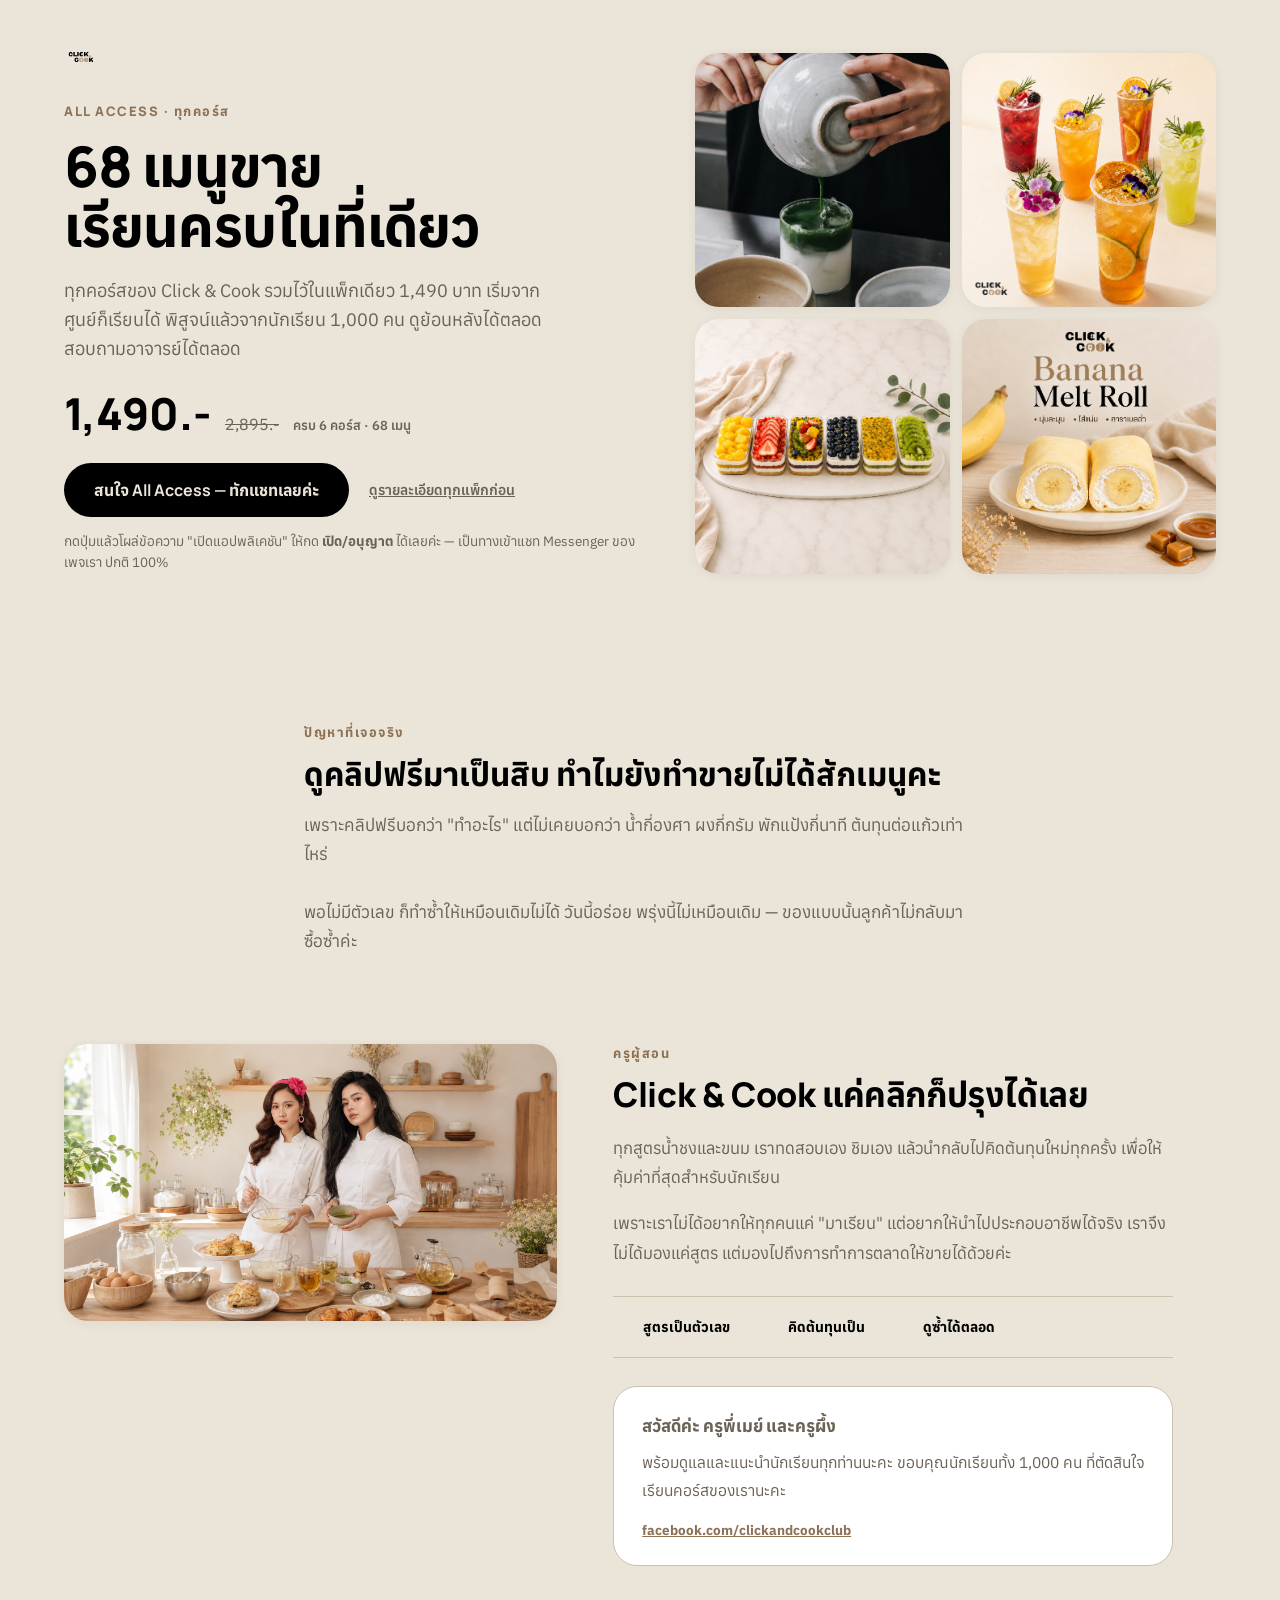
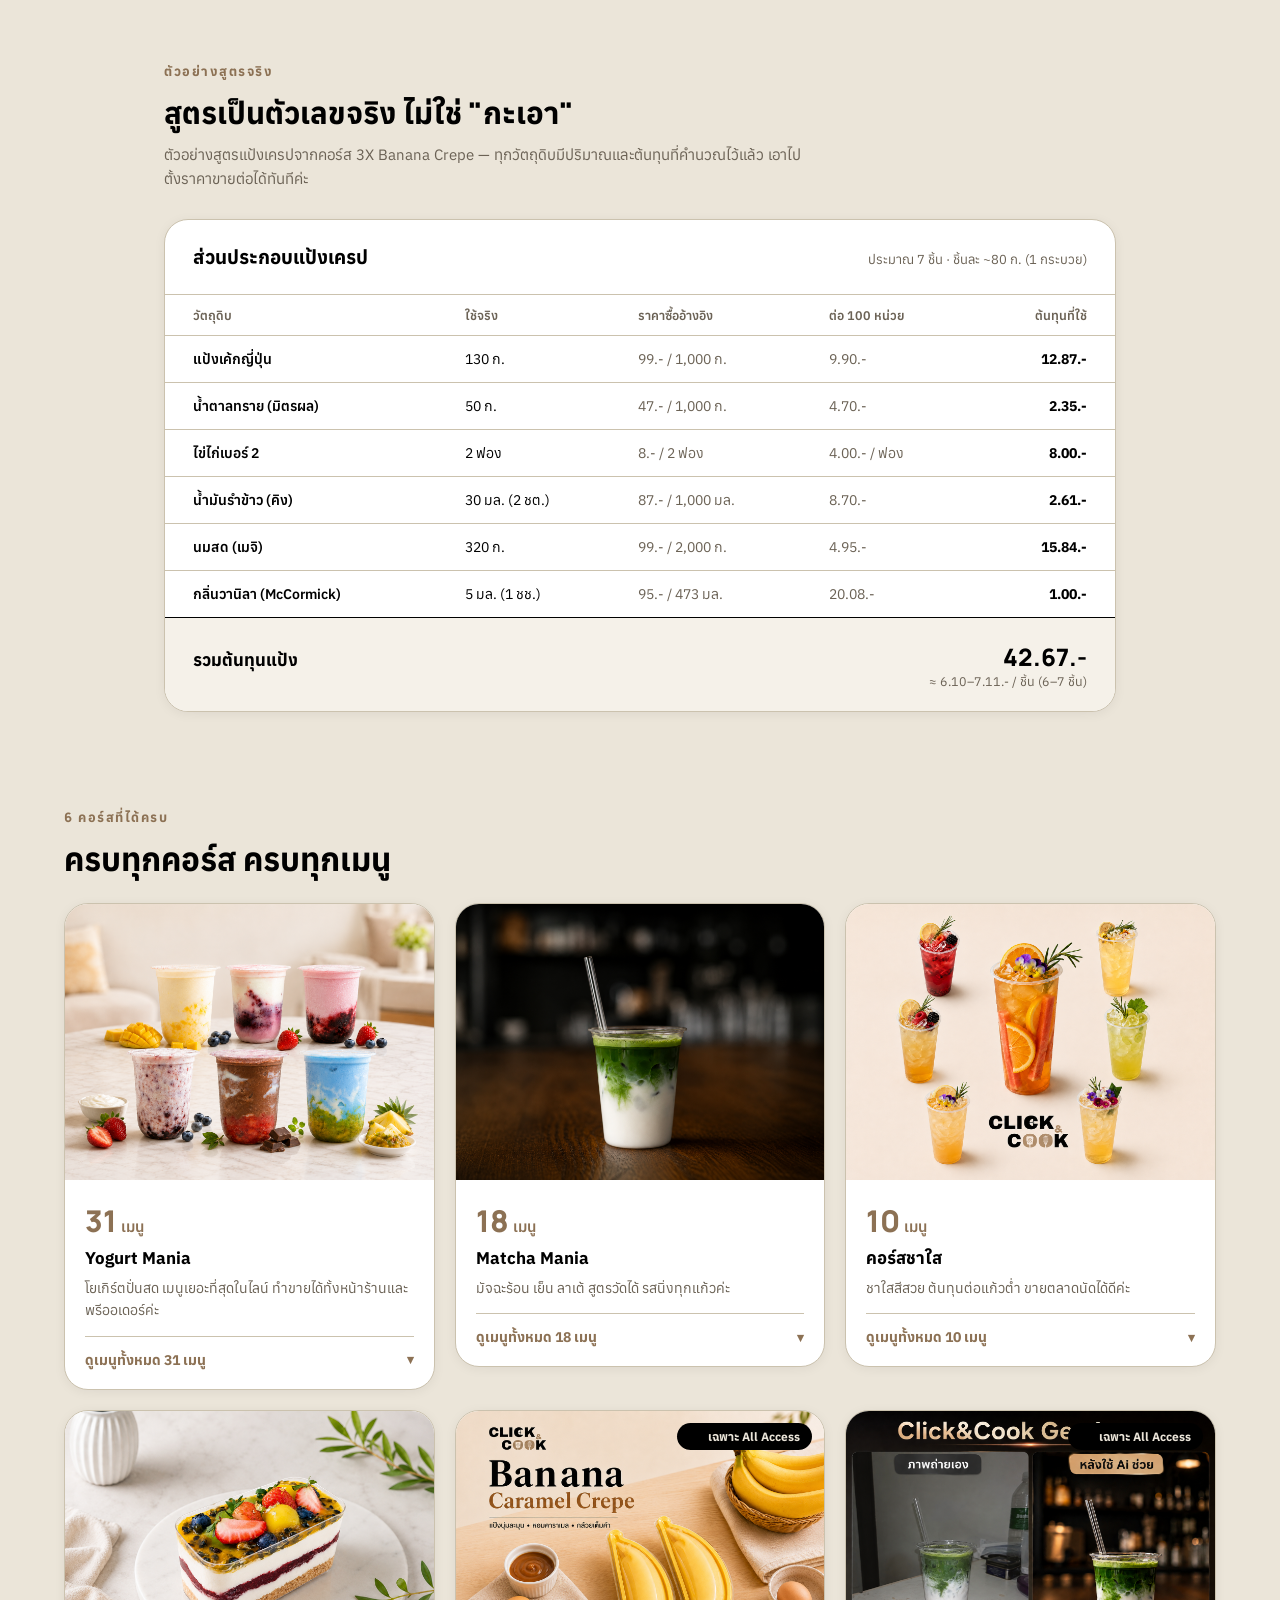
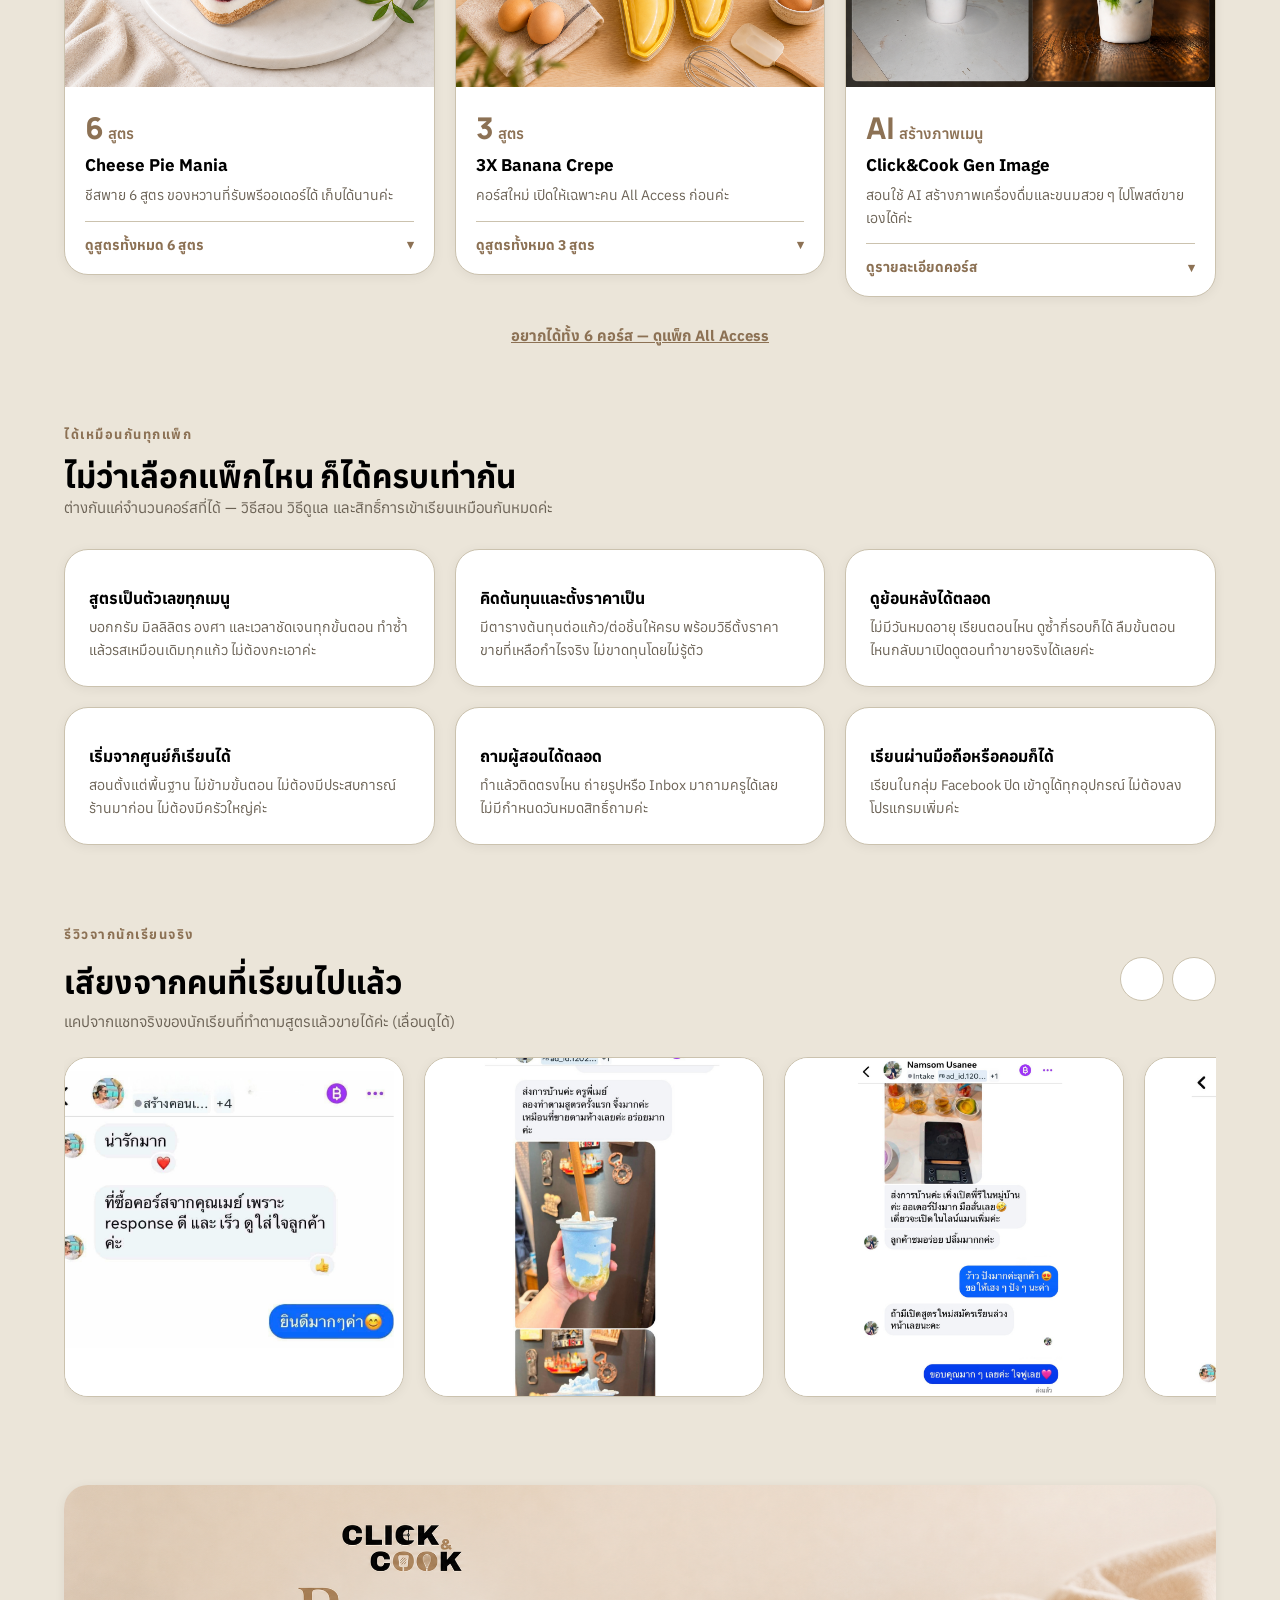
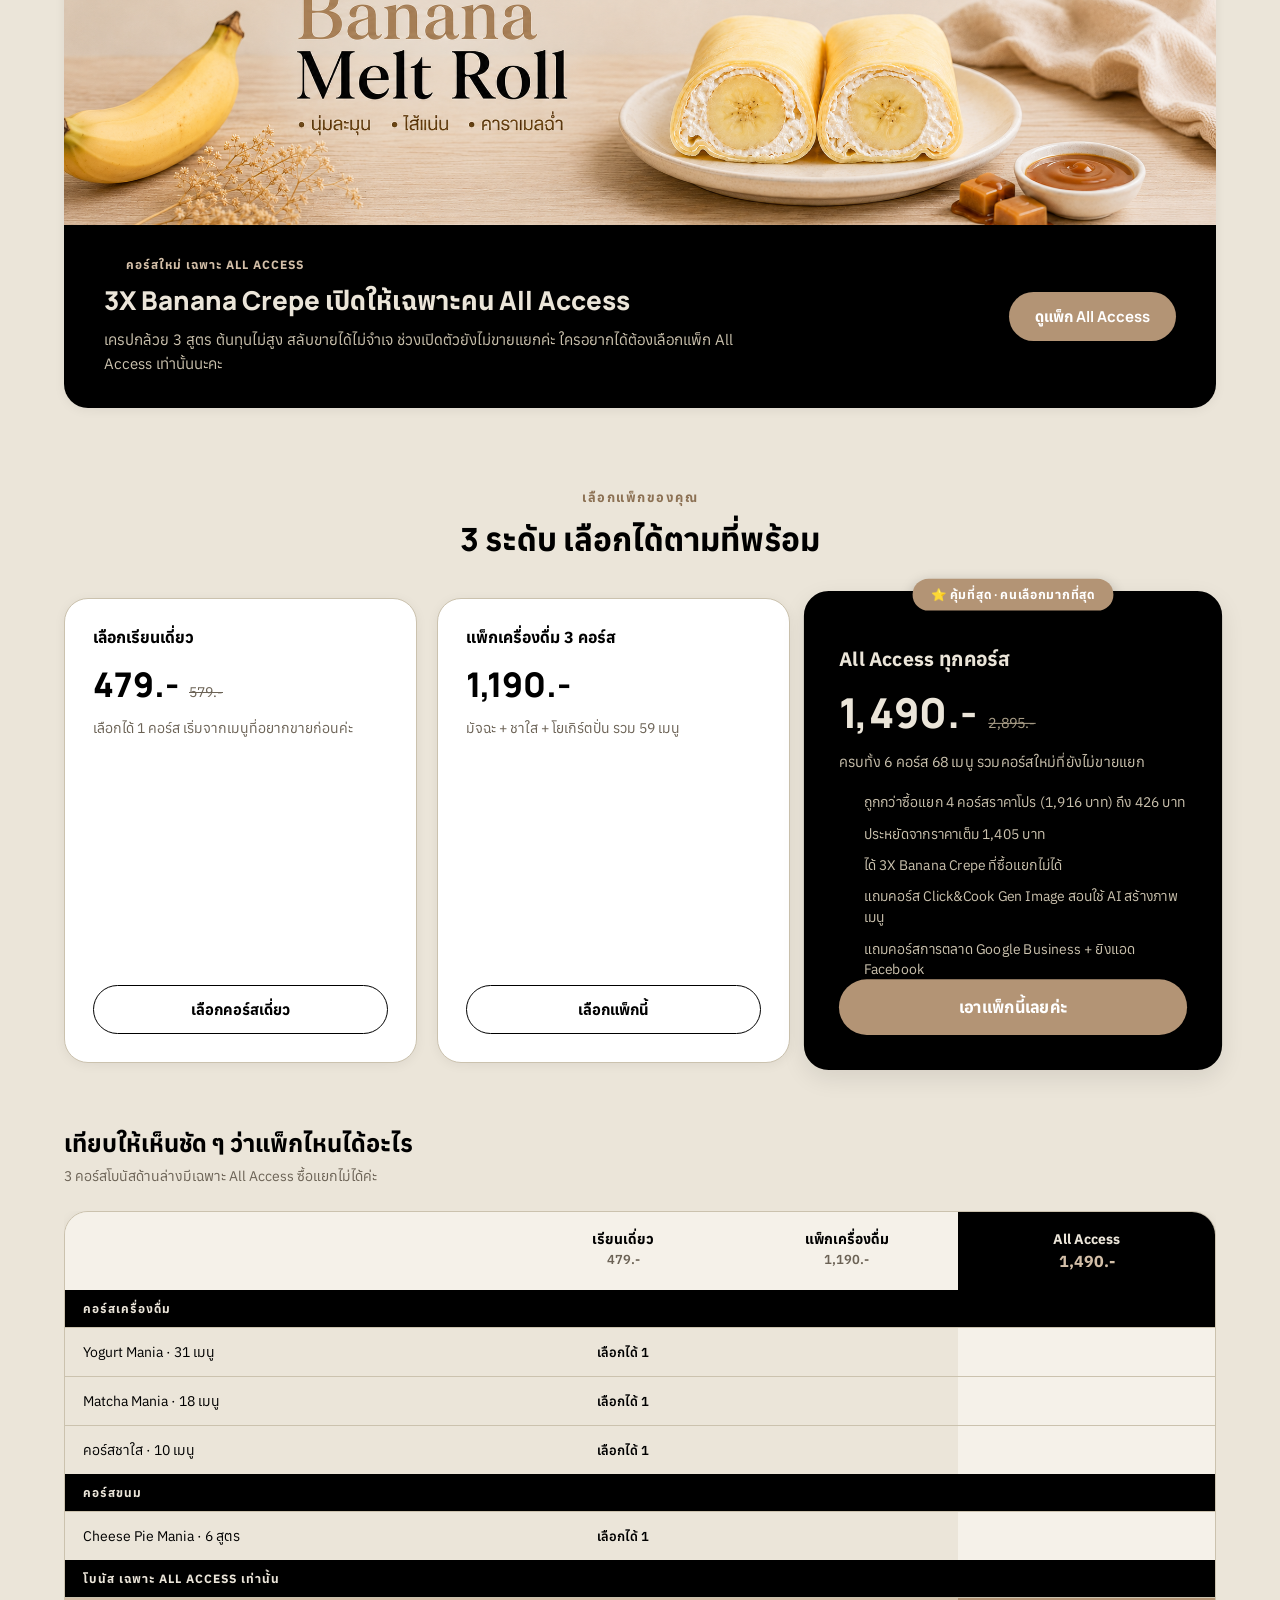
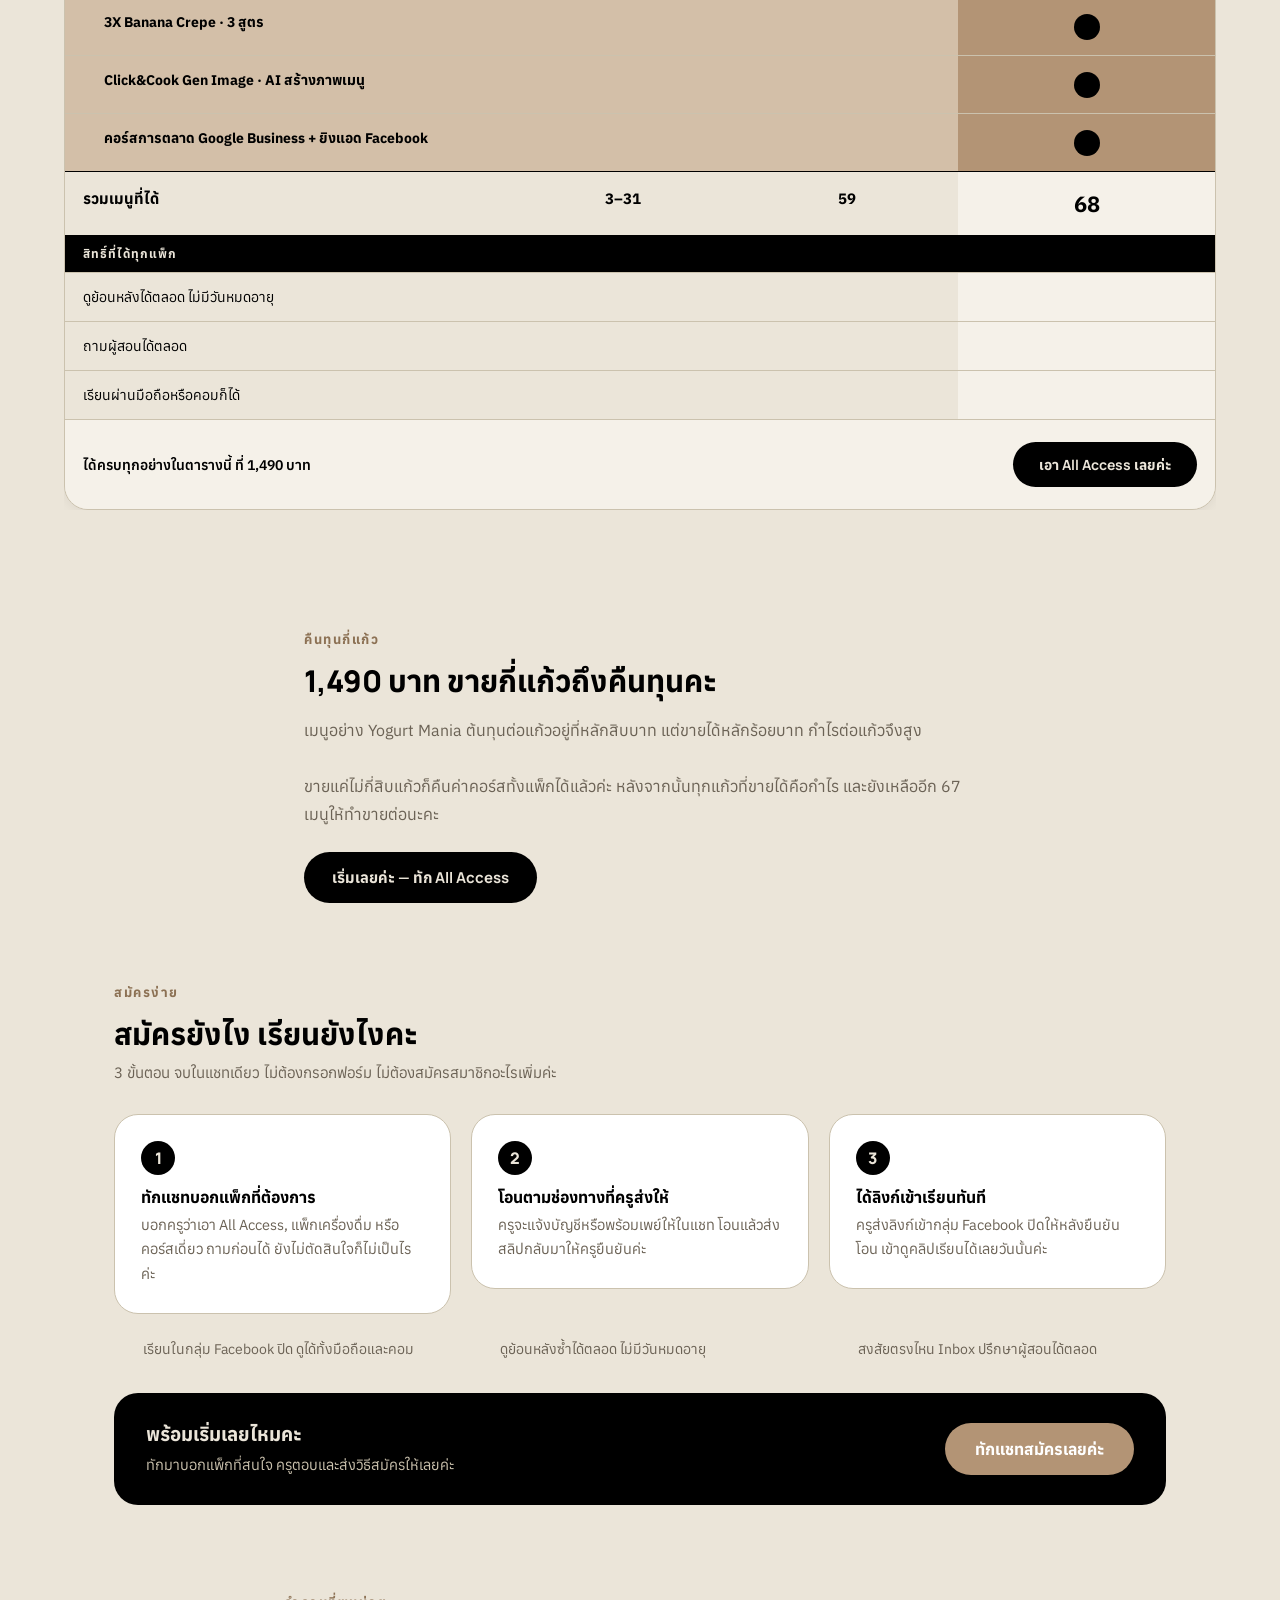
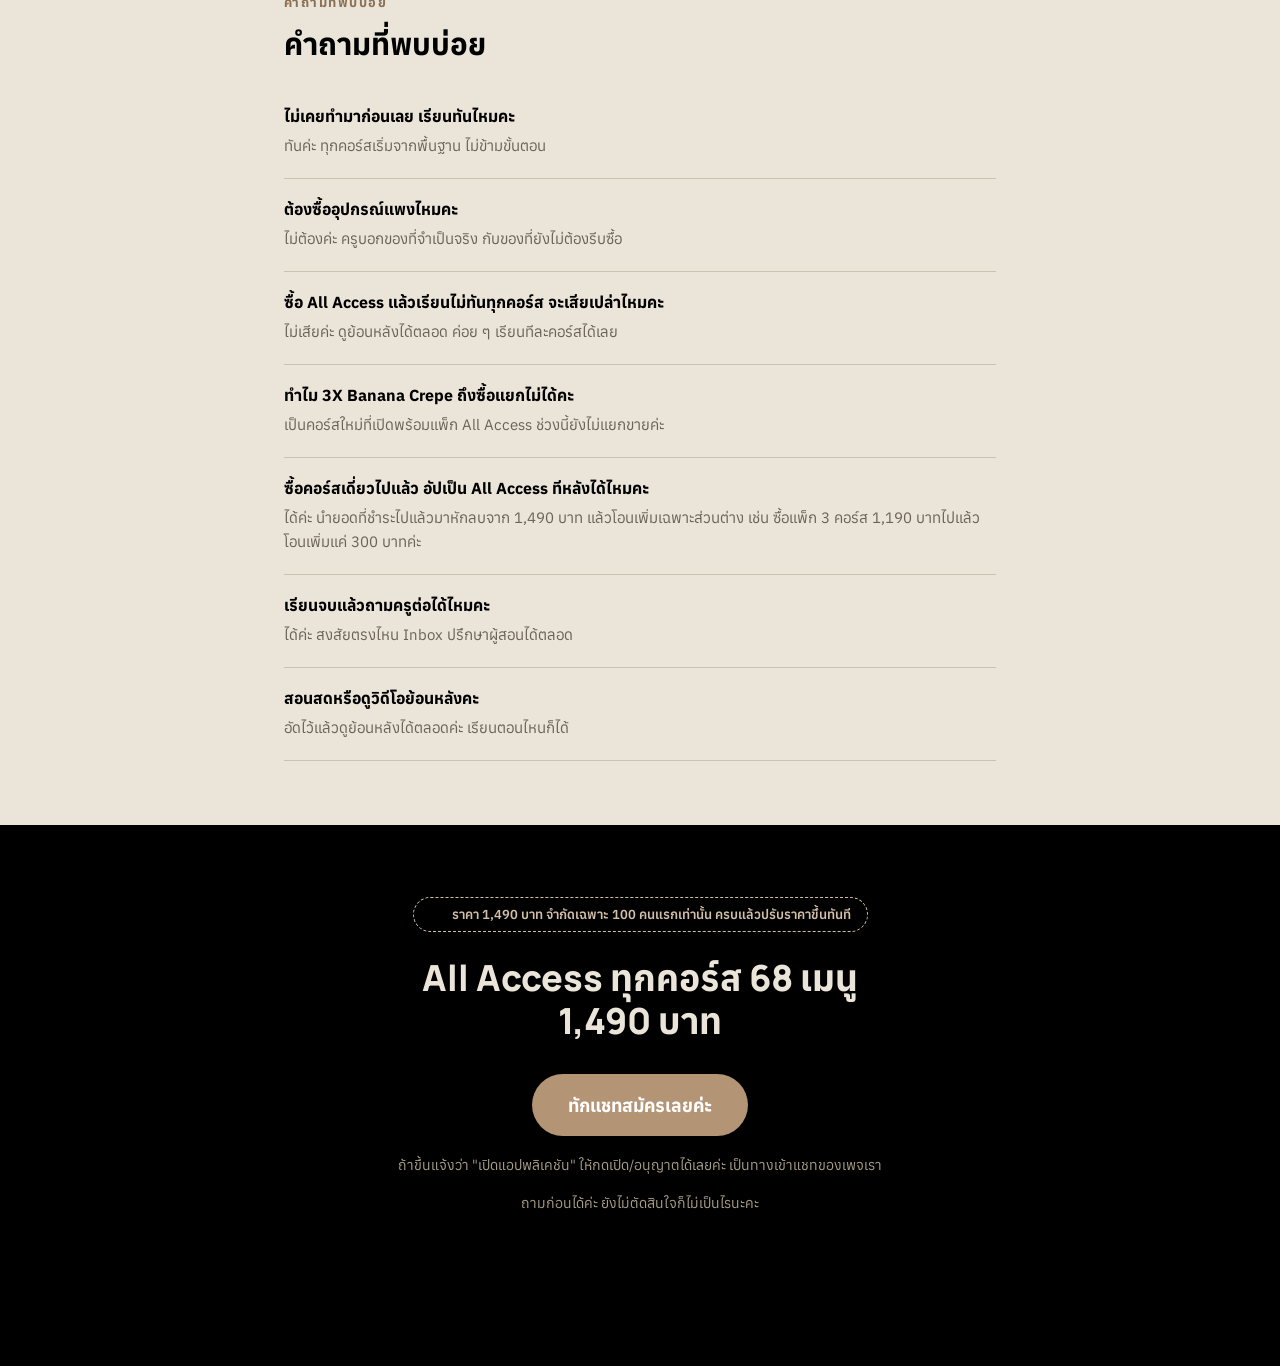
==== commit 425f7887: "Reduce in-app browser warnings on Messenger CTAs Opening m.me with target=_blank from the Facebook/I" ====
--- a/index.html
+++ b/index.html
@@ -44,6 +44,7 @@
       <a class="btn-pill btn-dark pixel-lead" data-ref="sp_hero_all" data-value="1490" href="https://m.me/clickandcookclub" target="_blank" rel="noopener">สนใจ All Access — ทักแชทเลยค่ะ</a>
       <a class="hero-link-detail" href="#pricing-section">ดูรายละเอียดทุกแพ็กก่อน</a>
     </div>
+    <p class="cta-hint">กดปุ่มแล้วโผล่ข้อความ "เปิดแอปพลิเคชัน" ให้กด <strong>เปิด/อนุญาต</strong> ได้เลยค่ะ — เป็นทางเข้าแชท Messenger ของเพจเรา ปกติ 100%</p>
   </div>
   <div class="hero-gallery">
     <div class="ph"><img src="assets/hero-matcha.png" alt="Matcha Mania"></div>
@@ -722,6 +723,7 @@
     <div>
       <a class="btn-pill btn-latte big pixel-lead" data-ref="sp_final_all" data-value="1490" href="https://m.me/clickandcookclub" target="_blank" rel="noopener">ทักแชทสมัครเลยค่ะ</a>
     </div>
+    <p class="final-note">ถ้าขึ้นแจ้งว่า "เปิดแอปพลิเคชัน" ให้กดเปิด/อนุญาตได้เลยค่ะ เป็นทางเข้าแชทของเพจเรา</p>
     <p class="final-note">ถามก่อนได้ค่ะ ยังไม่ตัดสินใจก็ไม่เป็นไรนะคะ</p>
   </div>
 </footer>
--- a/css/styles.css
+++ b/css/styles.css
@@ -812,6 +812,12 @@
   transition: transform 200ms ease, opacity 200ms ease;
 }
 .sticky-bar.hidden { transform: translateY(110%); opacity: 0; pointer-events: none; }
+.cta-hint {
+  margin-top: 14px;
+  font-size: 13.5px;
+  line-height: 1.55;
+  color: var(--text-muted);
+}
 .sticky-bar-inner {
   max-width: 1200px;
   margin: 0 auto;
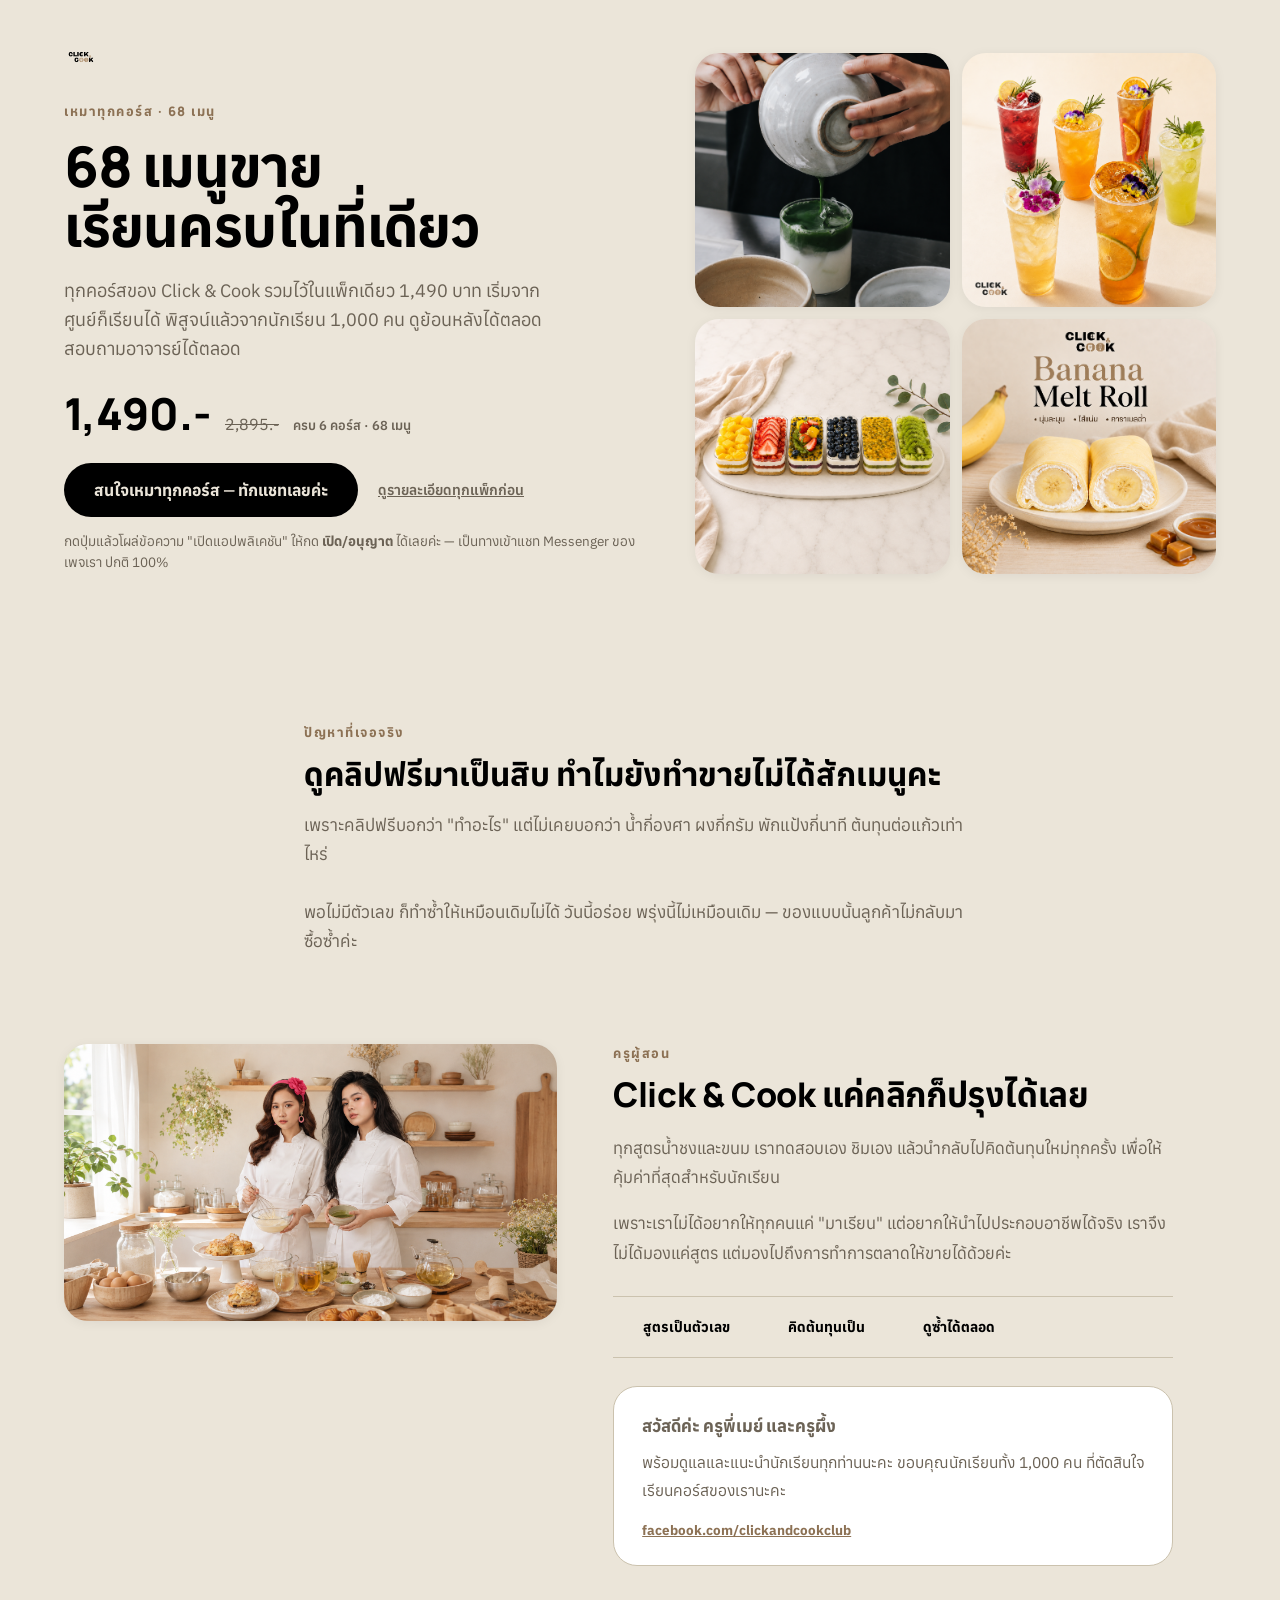
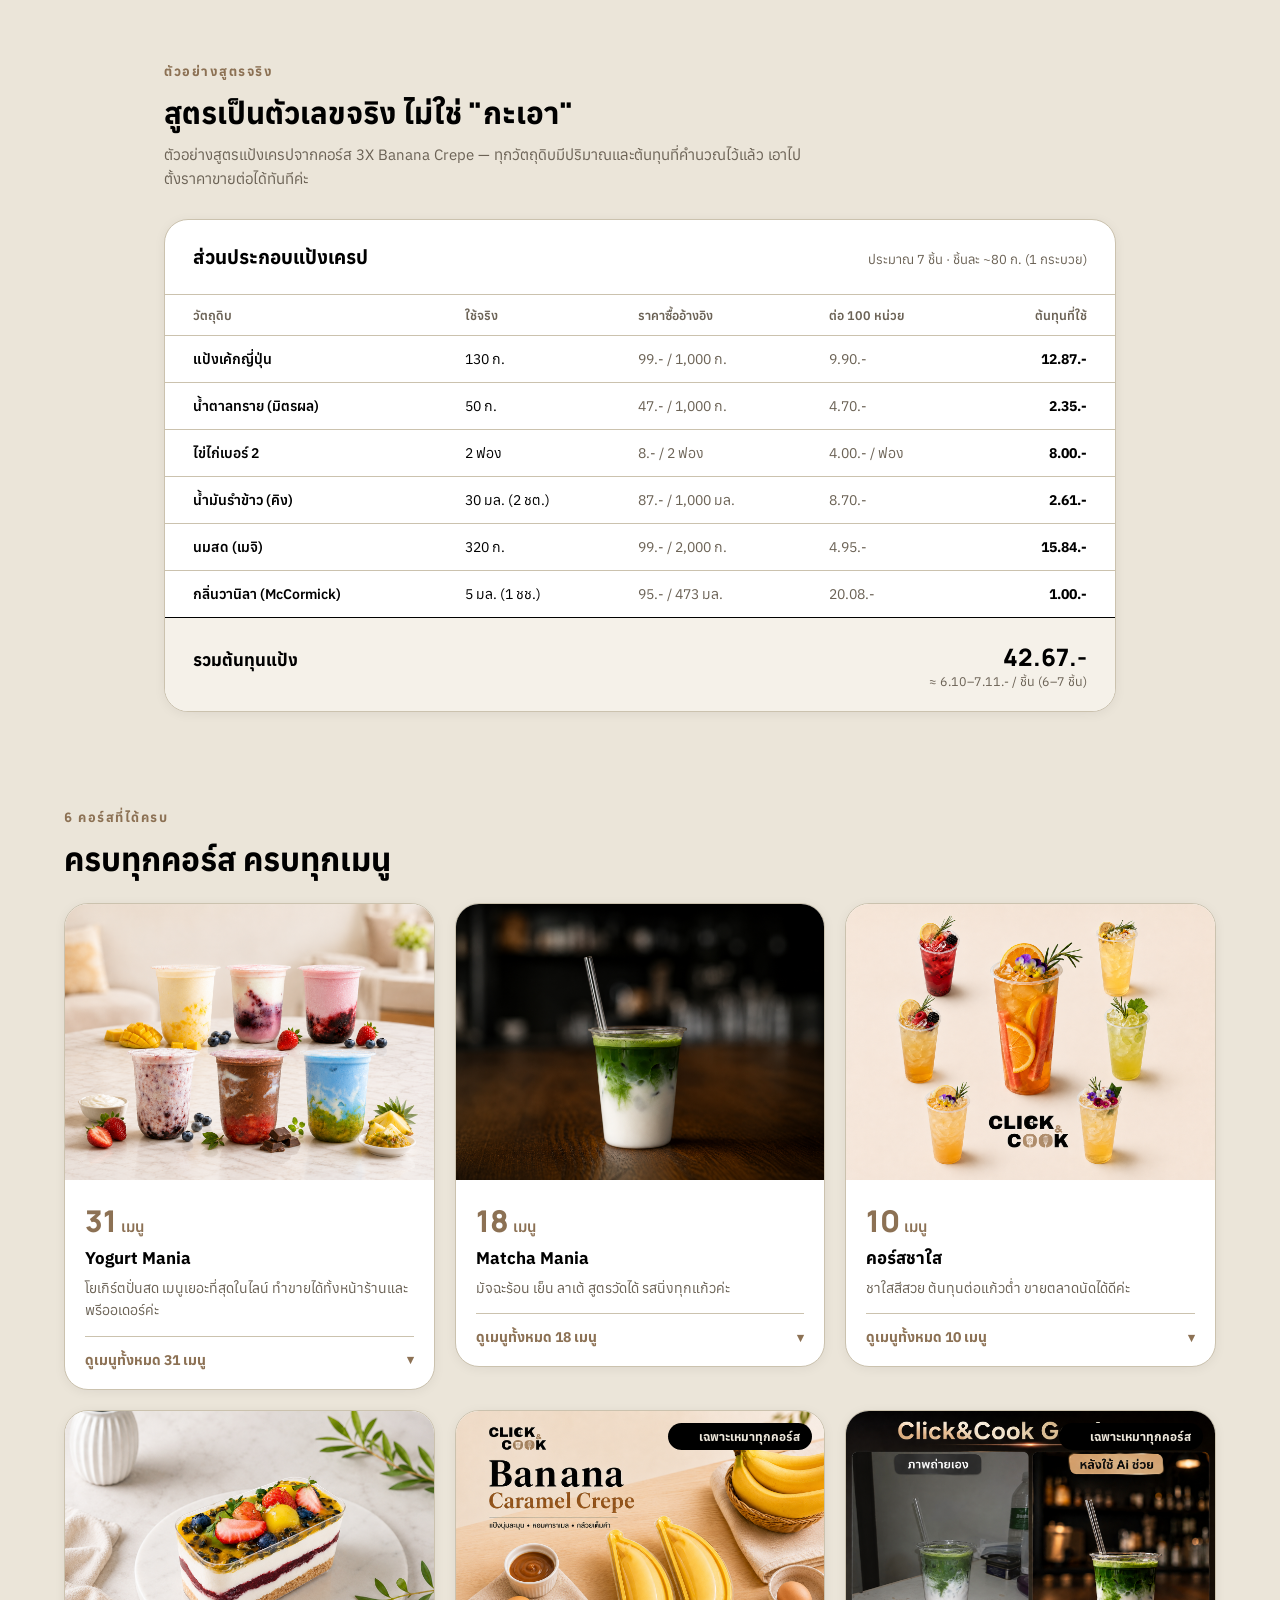
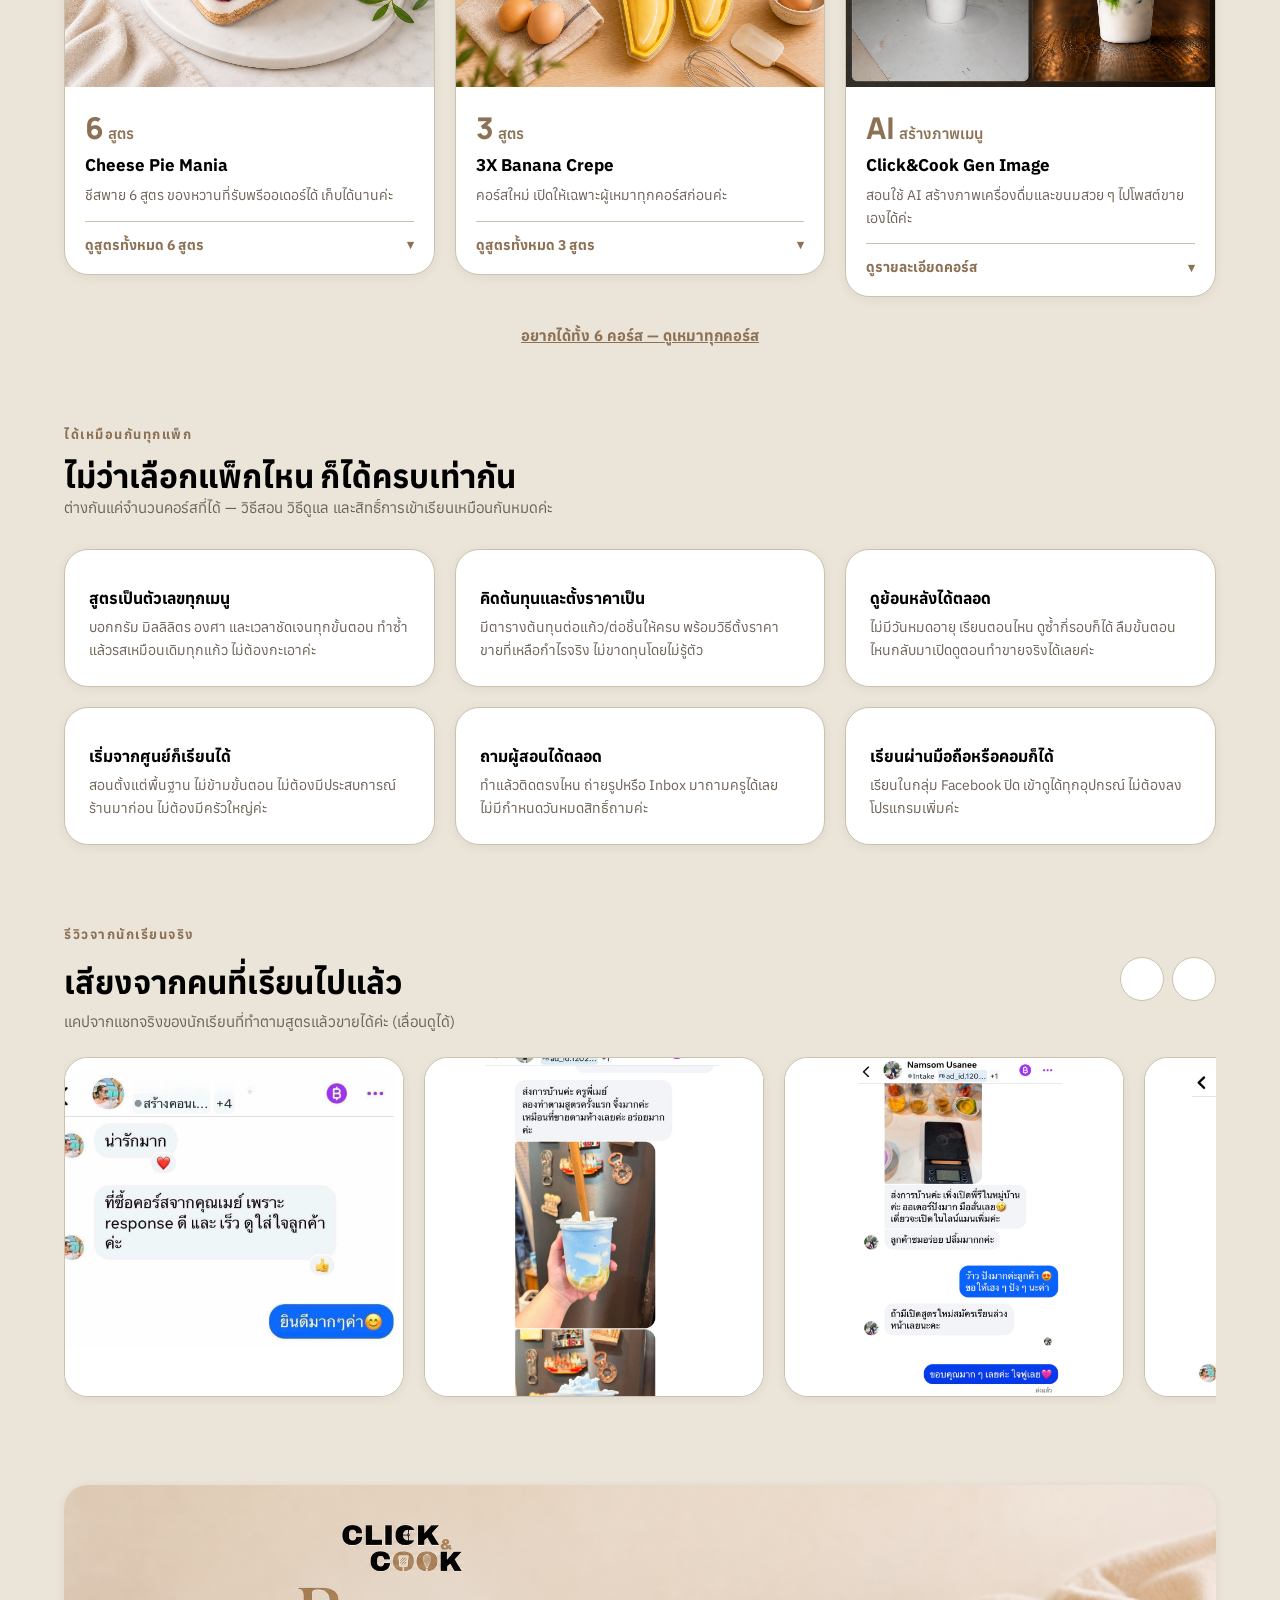
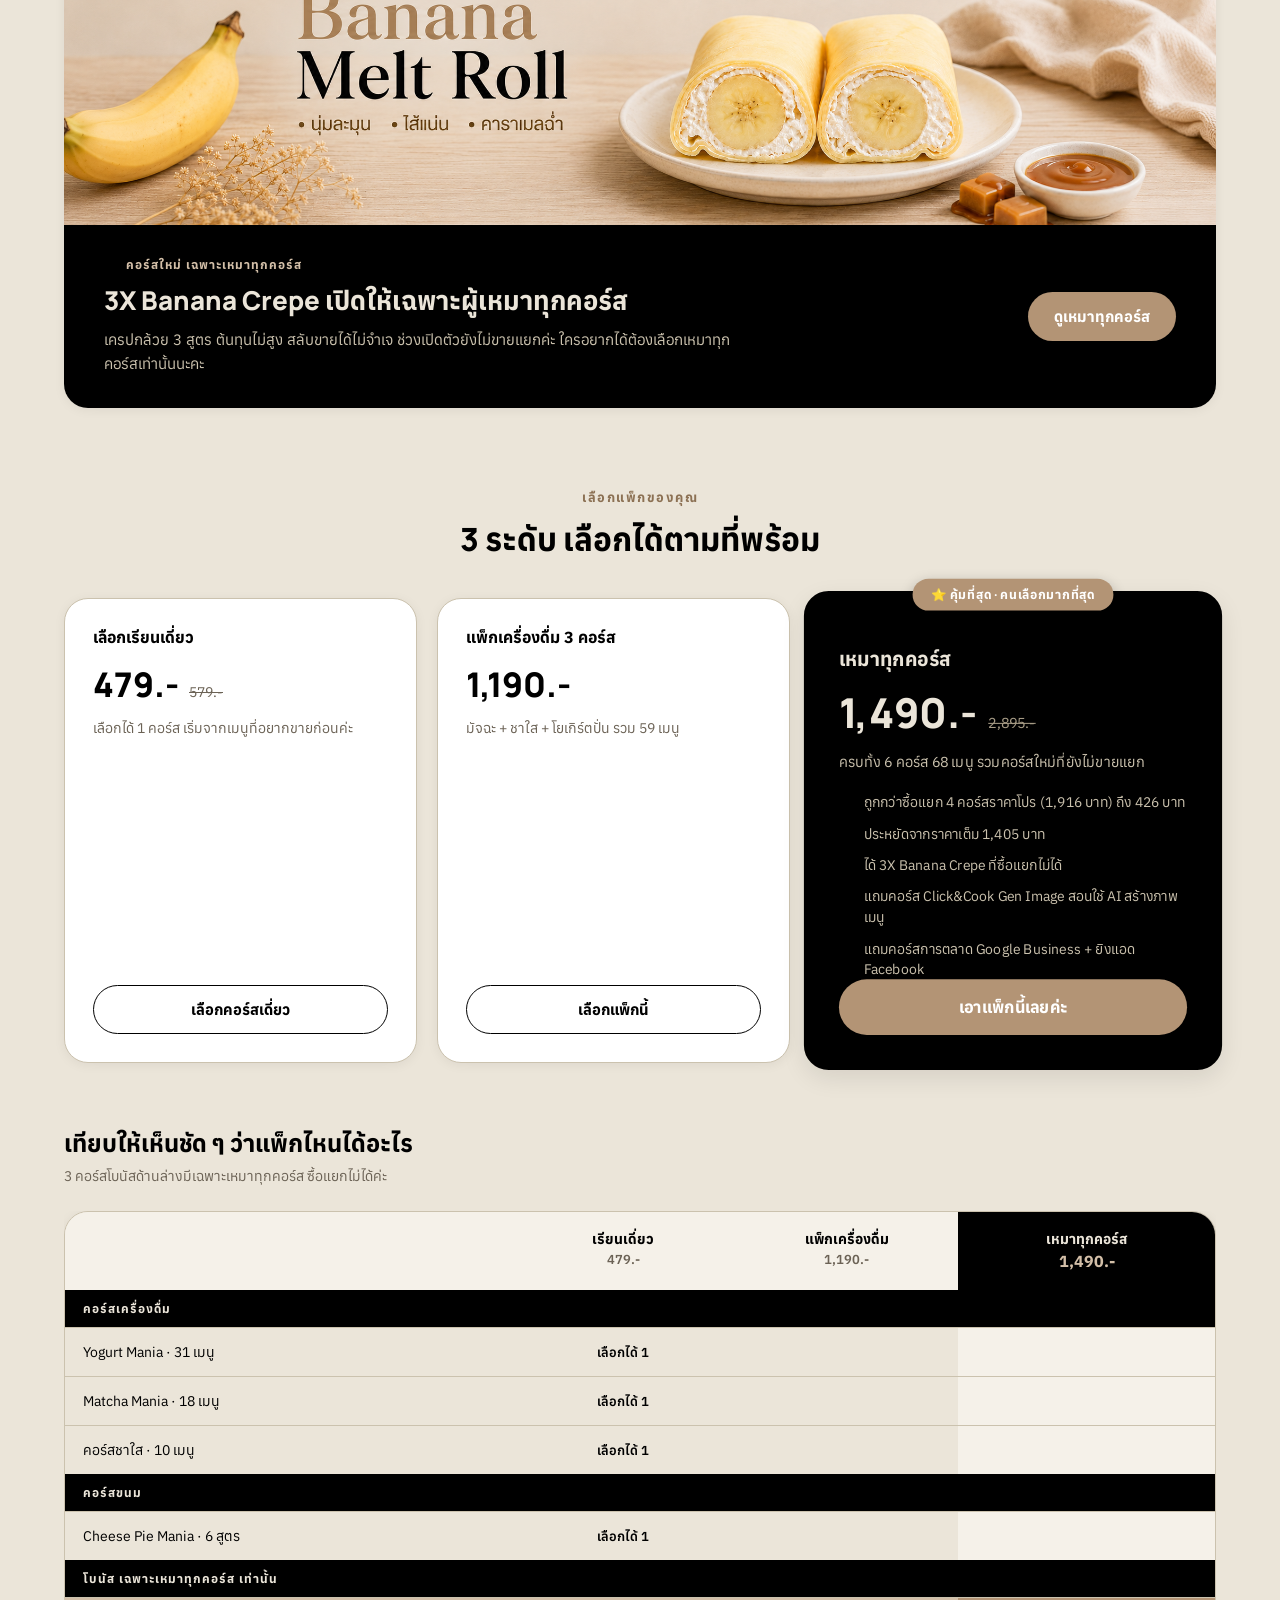
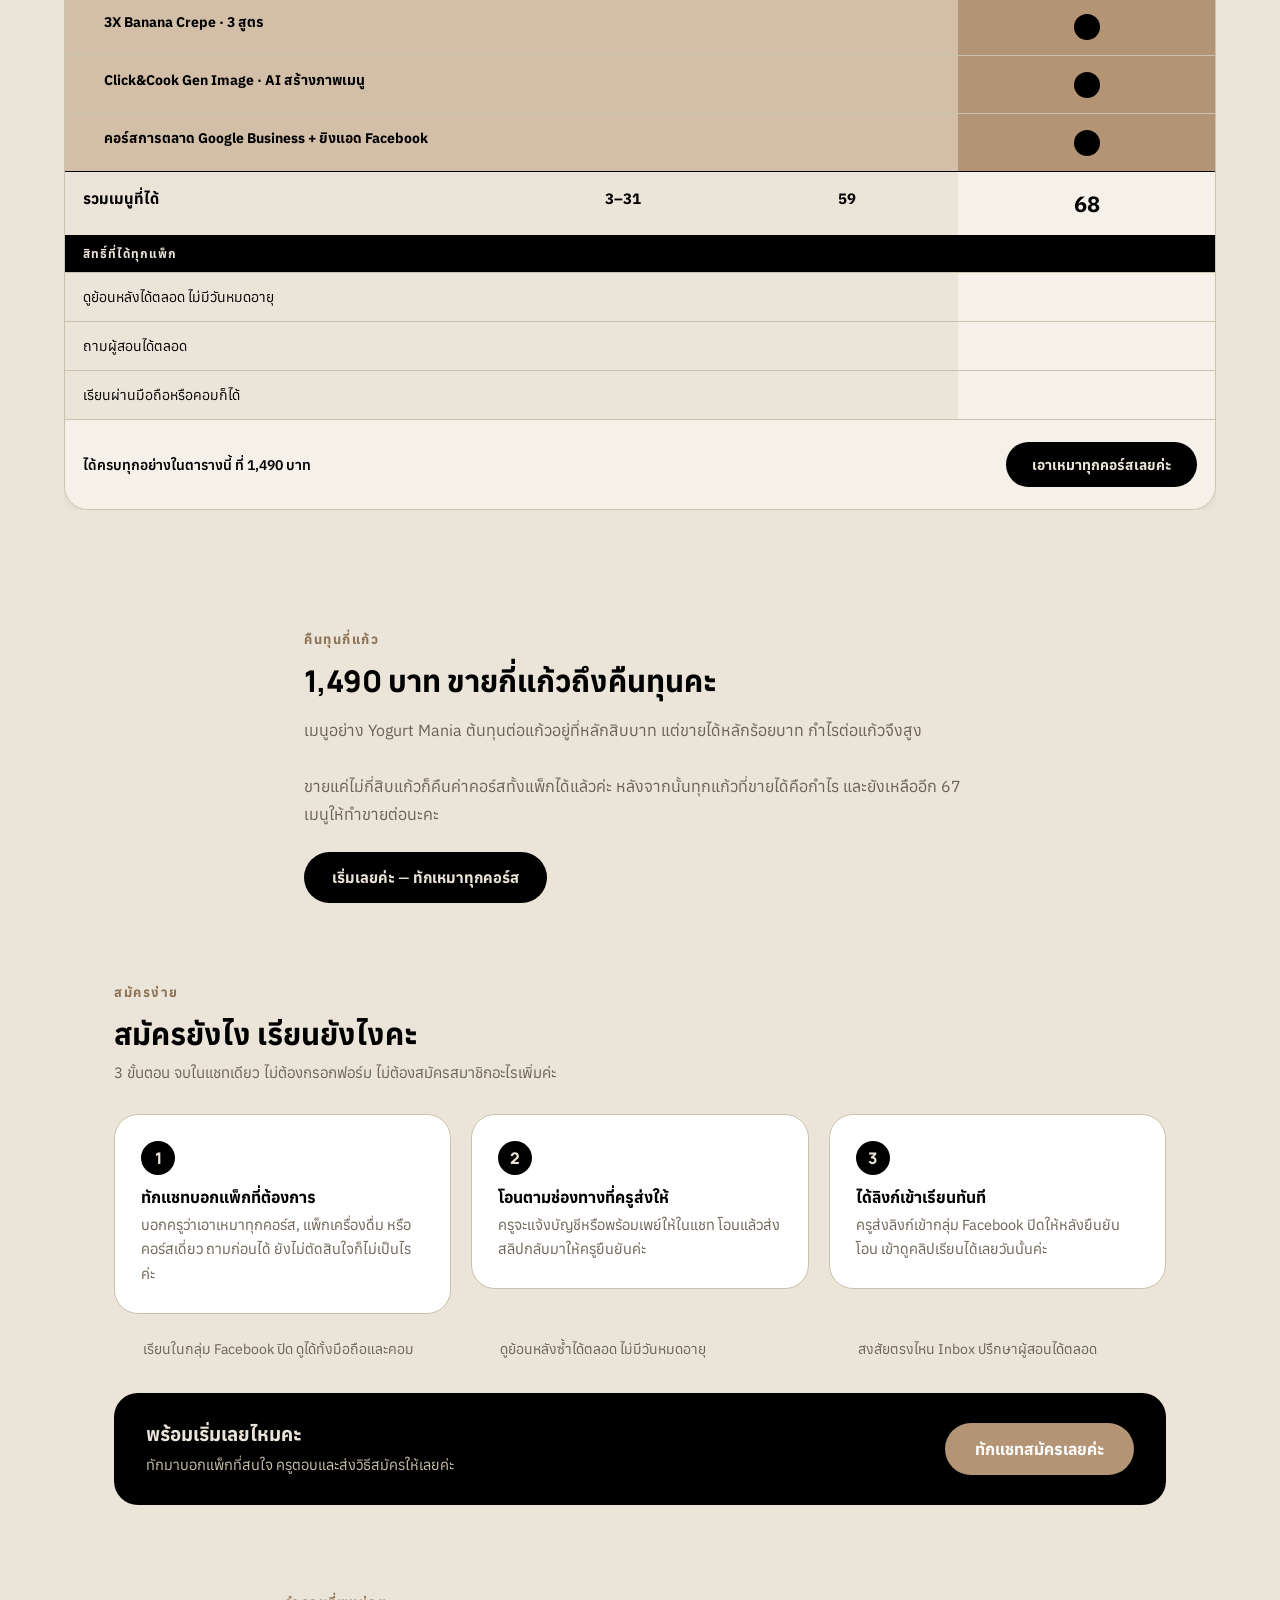
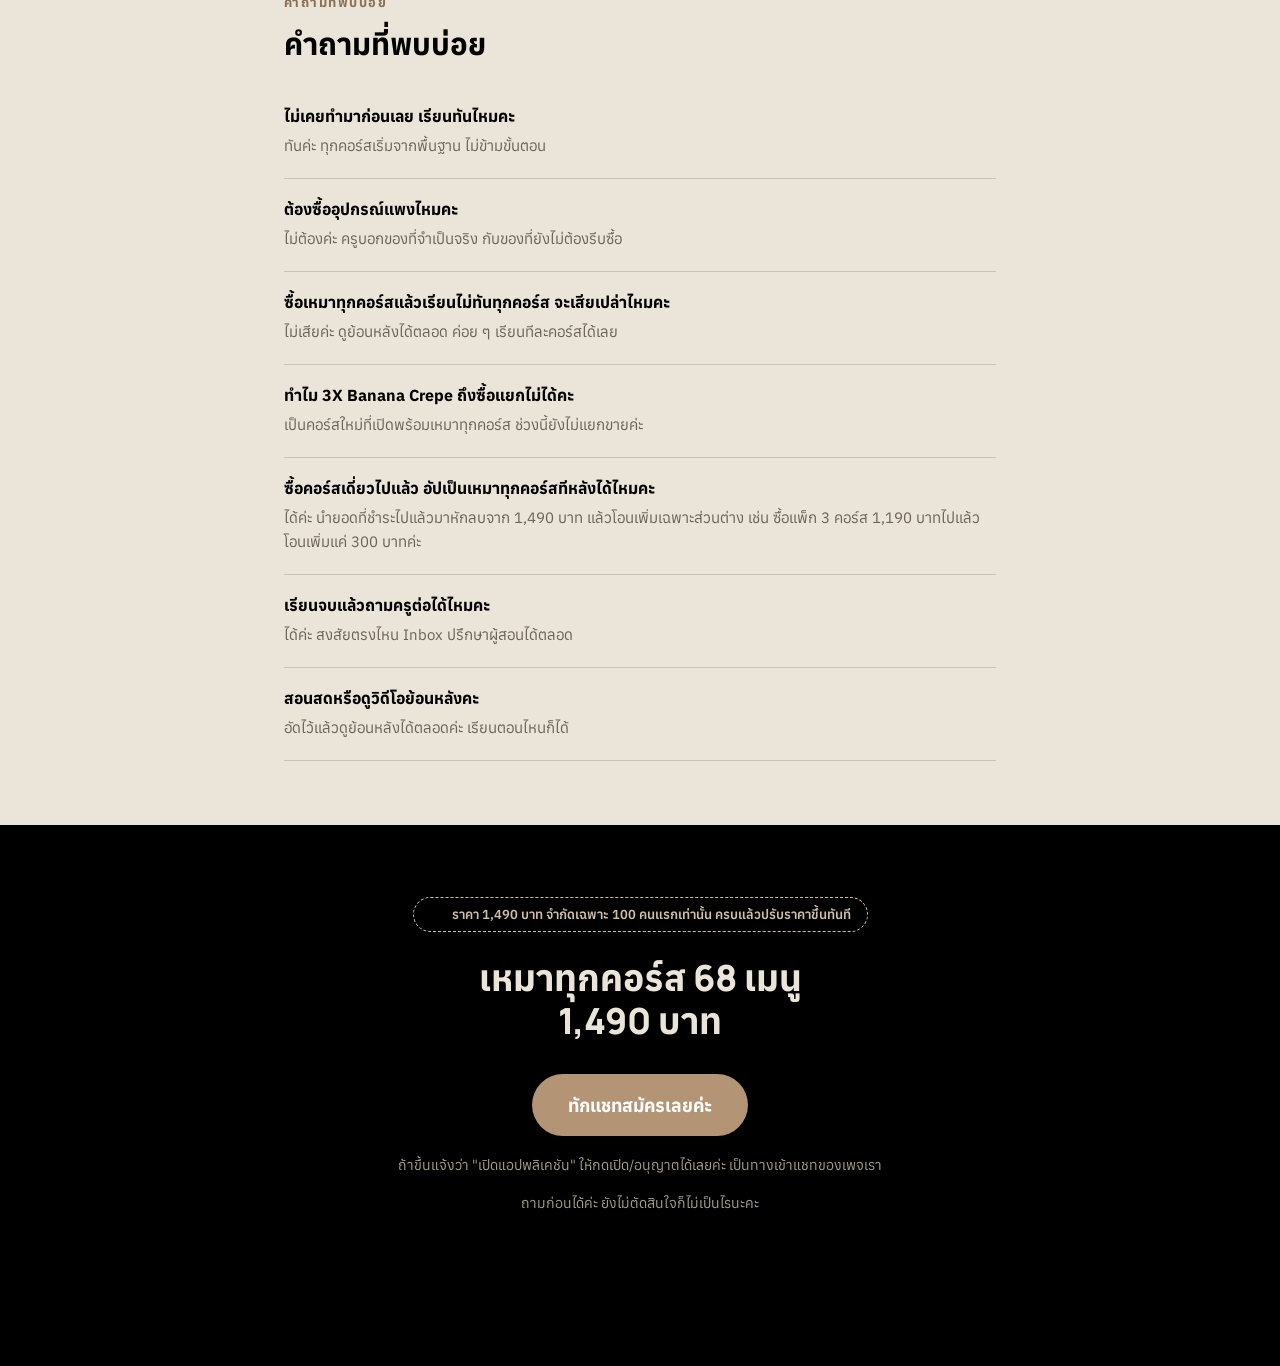
==== commit 045eeb3b: "Rename All Access to เหมาทุกคอร์ส across visible copy Replace user-facing occurrences (title, hero, " ====
--- a/index.html
+++ b/index.html
@@ -3,7 +3,7 @@
 <head>
 <meta charset="utf-8">
 <meta name="viewport" content="width=device-width, initial-scale=1">
-<title>All Access — Click &amp; Cook | 68 เมนูขาย เรียนครบในที่เดียว</title>
+<title>เหมาทุกคอร์ส — Click &amp; Cook | 68 เมนูขาย เรียนครบในที่เดียว</title>
 <meta name="description" content="ทุกคอร์สของ Click & Cook รวมไว้ในแพ็กเดียว 1,490 บาท — 6 คอร์ส 68 เมนู เริ่มจากศูนย์ก็เรียนได้ ดูย้อนหลังได้ตลอด ถามอาจารย์ได้ตลอด">
 <link rel="icon" href="assets/logo.png">
 <link rel="stylesheet" href="css/styles.css">
@@ -32,7 +32,7 @@
 <header id="hero-section" class="hero container">
   <div>
     <img class="hero-logo" src="assets/logo.png" alt="Click &amp; Cook">
-    <div class="section-label">All Access · ทุกคอร์ส</div>
+    <div class="section-label">เหมาทุกคอร์ส · 68 เมนู</div>
     <h1>68 เมนูขาย<br>เรียนครบในที่เดียว</h1>
     <p class="hero-sub">ทุกคอร์สของ Click &amp; Cook รวมไว้ในแพ็กเดียว 1,490 บาท เริ่มจากศูนย์ก็เรียนได้ พิสูจน์แล้วจากนักเรียน 1,000 คน ดูย้อนหลังได้ตลอด สอบถามอาจารย์ได้ตลอด</p>
     <div class="hero-price">
@@ -41,7 +41,7 @@
       <span class="hero-price-note">ครบ 6 คอร์ส · 68 เมนู</span>
     </div>
     <div class="hero-actions">
-      <a class="btn-pill btn-dark pixel-lead" data-ref="sp_hero_all" data-value="1490" href="https://m.me/clickandcookclub" target="_blank" rel="noopener">สนใจ All Access — ทักแชทเลยค่ะ</a>
+      <a class="btn-pill btn-dark pixel-lead" data-ref="sp_hero_all" data-value="1490" href="https://m.me/clickandcookclub" target="_blank" rel="noopener">สนใจเหมาทุกคอร์ส — ทักแชทเลยค่ะ</a>
       <a class="hero-link-detail" href="#pricing-section">ดูรายละเอียดทุกแพ็กก่อน</a>
     </div>
     <p class="cta-hint">กดปุ่มแล้วโผล่ข้อความ "เปิดแอปพลิเคชัน" ให้กด <strong>เปิด/อนุญาต</strong> ได้เลยค่ะ — เป็นทางเข้าแชท Messenger ของเพจเรา ปกติ 100%</p>
@@ -316,12 +316,12 @@
     <article class="course-card" data-course>
       <div class="course-card-media">
         <img src="assets/course-banana.png" alt="3X Banana Crepe">
-        <div class="course-lock"><i data-lucide="lock" style="width:13px;height:13px;"></i>เฉพาะ All Access</div>
+        <div class="course-lock"><i data-lucide="lock" style="width:13px;height:13px;"></i>เฉพาะเหมาทุกคอร์ส</div>
       </div>
       <div class="course-body">
         <div class="course-num">3<span class="course-num-unit">สูตร</span></div>
         <div class="course-name">3X Banana Crepe</div>
-        <p class="course-desc">คอร์สใหม่ เปิดให้เฉพาะคน All Access ก่อนค่ะ</p>
+        <p class="course-desc">คอร์สใหม่ เปิดให้เฉพาะผู้เหมาทุกคอร์สก่อนค่ะ</p>
         <div class="course-toggle">
           <button type="button" class="course-toggle-btn" data-course-toggle aria-expanded="false">
             <span data-course-togglelabel>ดูสูตรทั้งหมด 3 สูตร</span><span class="course-toggle-caret" data-course-caret>▾</span>
@@ -350,7 +350,7 @@
     <article class="course-card" data-course>
       <div class="course-card-media">
         <img src="assets/course-genimage.png" alt="Click &amp; Cook Gen Image">
-        <div class="course-lock"><i data-lucide="lock" style="width:13px;height:13px;"></i>เฉพาะ All Access</div>
+        <div class="course-lock"><i data-lucide="lock" style="width:13px;height:13px;"></i>เฉพาะเหมาทุกคอร์ส</div>
       </div>
       <div class="course-body">
         <div class="course-num">AI<span class="course-num-unit">สร้างภาพเมนู</span></div>
@@ -373,7 +373,7 @@
                 <div class="course-fact"><span class="k">ต้นทุน</span><span class="v">ไม่ต้องจ้างช่างภาพ ใช้ภาพที่ถ่ายเองได้เลย</span></div>
                 <div class="course-fact"><span class="k">จำนวนคลิป</span><span class="v">อัปเดตเพิ่มเรื่อย ๆ</span></div>
                 <div class="course-fact"><span class="k">อุปกรณ์ที่ต้องมี</span><span class="v">มือถือหรือคอมพิวเตอร์ · ภาพเมนูที่ถ่ายเอง</span></div>
-                <div class="course-fact"><span class="k">ขายแยกไหม</span><span class="v">ไม่ขายแยก เฉพาะแพ็ก All Access เท่านั้น</span></div>
+                <div class="course-fact"><span class="k">ขายแยกไหม</span><span class="v">ไม่ขายแยก เฉพาะเหมาทุกคอร์สเท่านั้น</span></div>
               </div>
             </div>
           </div>
@@ -383,7 +383,7 @@
 
   </div>
   <div class="courses-more">
-    <a href="#pricing-section">อยากได้ทั้ง 6 คอร์ส — ดูแพ็ก All Access</a>
+    <a href="#pricing-section">อยากได้ทั้ง 6 คอร์ส — ดูเหมาทุกคอร์ส</a>
   </div>
 </section>
 
@@ -458,11 +458,11 @@
     <img src="assets/banana-banner.png" alt="3X Banana Crepe">
     <div class="banana-panel">
       <div class="banana-copy">
-        <div class="banana-kicker"><i data-lucide="lock" class="icon-sm"></i>คอร์สใหม่ เฉพาะ All Access</div>
-        <h3>3X Banana Crepe เปิดให้เฉพาะคน All Access</h3>
-        <p>เครปกล้วย 3 สูตร ต้นทุนไม่สูง สลับขายได้ไม่จำเจ ช่วงเปิดตัวยังไม่ขายแยกค่ะ ใครอยากได้ต้องเลือกแพ็ก All Access เท่านั้นนะคะ</p>
-      </div>
-      <a class="btn-pill btn-latte banana-cta" href="#pricing-section">ดูแพ็ก All Access</a>
+        <div class="banana-kicker"><i data-lucide="lock" class="icon-sm"></i>คอร์สใหม่ เฉพาะเหมาทุกคอร์ส</div>
+        <h3>3X Banana Crepe เปิดให้เฉพาะผู้เหมาทุกคอร์ส</h3>
+        <p>เครปกล้วย 3 สูตร ต้นทุนไม่สูง สลับขายได้ไม่จำเจ ช่วงเปิดตัวยังไม่ขายแยกค่ะ ใครอยากได้ต้องเลือกเหมาทุกคอร์สเท่านั้นนะคะ</p>
+      </div>
+      <a class="btn-pill btn-latte banana-cta" href="#pricing-section">ดูเหมาทุกคอร์ส</a>
     </div>
   </div>
 </section>
@@ -501,7 +501,7 @@
     <!-- All Access featured -->
     <div class="price-card featured">
       <div class="price-star-badge">⭐ คุ้มที่สุด · คนเลือกมากที่สุด</div>
-      <div class="tier-name">All Access ทุกคอร์ส</div>
+      <div class="tier-name">เหมาทุกคอร์ส</div>
       <div class="price-pricing price-card-pricing">
         <span class="price-big">1,490.-</span>
         <span class="price-was">2,895.-</span>
@@ -521,14 +521,14 @@
   <!-- Comparison table -->
   <div class="compare-wrap">
     <h3>เทียบให้เห็นชัด ๆ ว่าแพ็กไหนได้อะไร</h3>
-    <p class="compare-intro">3 คอร์สโบนัสด้านล่างมีเฉพาะ All Access ซื้อแยกไม่ได้ค่ะ</p>
+    <p class="compare-intro">3 คอร์สโบนัสด้านล่างมีเฉพาะเหมาทุกคอร์ส ซื้อแยกไม่ได้ค่ะ</p>
     <div class="compare-scroll">
       <div class="compare-table">
         <!-- header row -->
         <div class="ct-head-first"></div>
         <div class="ct-head">เรียนเดี่ยว<br><span class="ct-head-sub">479.-</span></div>
         <div class="ct-head">แพ็กเครื่องดื่ม<br><span class="ct-head-sub">1,190.-</span></div>
-        <div class="ct-head-allaccess">All Access<br><span class="num">1,490.-</span></div>
+        <div class="ct-head-allaccess">เหมาทุกคอร์ส<br><span class="num">1,490.-</span></div>
 
         <!-- band: drinks -->
         <div class="ct-band">คอร์สเครื่องดื่ม</div>
@@ -555,7 +555,7 @@
         <div class="ct-cell center alt"><i data-lucide="check" class="ct-check"></i></div>
 
         <!-- band: bonuses -->
-        <div class="ct-band">โบนัส เฉพาะ All Access เท่านั้น</div>
+        <div class="ct-band">โบนัส เฉพาะเหมาทุกคอร์ส เท่านั้น</div>
 
         <div class="ct-bonus-label"><i data-lucide="lock" class="lock"></i><span>3X Banana Crepe · 3 สูตร</span></div>
         <div class="ct-cell bonus center"><i data-lucide="x" class="ct-cross"></i></div>
@@ -598,7 +598,7 @@
         <!-- footer CTA bar -->
         <div class="ct-final-bar">
           <span>ได้ครบทุกอย่างในตารางนี้ ที่ 1,490 บาท</span>
-          <a class="btn-pill btn-dark pixel-lead" data-ref="sp_price_all1590" data-value="1490" href="https://m.me/clickandcookclub" target="_blank" rel="noopener">เอา All Access เลยค่ะ</a>
+          <a class="btn-pill btn-dark pixel-lead" data-ref="sp_price_all1590" data-value="1490" href="https://m.me/clickandcookclub" target="_blank" rel="noopener">เอาเหมาทุกคอร์สเลยค่ะ</a>
         </div>
       </div>
     </div>
@@ -612,7 +612,7 @@
   <div class="section-label">คืนทุนกี่แก้ว</div>
   <h2>1,490 บาท ขายกี่แก้วถึงคืนทุนคะ</h2>
   <p>เมนูอย่าง Yogurt Mania ต้นทุนต่อแก้วอยู่ที่หลักสิบบาท แต่ขายได้หลักร้อยบาท กำไรต่อแก้วจึงสูง<br><br>ขายแค่ไม่กี่สิบแก้วก็คืนค่าคอร์สทั้งแพ็กได้แล้วค่ะ หลังจากนั้นทุกแก้วที่ขายได้คือกำไร และยังเหลืออีก 67 เมนูให้ทำขายต่อนะคะ</p>
-  <a class="btn-pill btn-dark pixel-lead" data-ref="sp_roi_all" data-value="1490" href="https://m.me/clickandcookclub" target="_blank" rel="noopener">เริ่มเลยค่ะ — ทัก All Access</a>
+  <a class="btn-pill btn-dark pixel-lead" data-ref="sp_roi_all" data-value="1490" href="https://m.me/clickandcookclub" target="_blank" rel="noopener">เริ่มเลยค่ะ — ทักเหมาทุกคอร์ส</a>
 </section>
 
 <!-- ============================================================
@@ -632,7 +632,7 @@
         </div>
         <div>
           <div class="step-title">ทักแชทบอกแพ็กที่ต้องการ</div>
-          <p class="step-desc">บอกครูว่าเอา All Access, แพ็กเครื่องดื่ม หรือคอร์สเดี่ยว ถามก่อนได้ ยังไม่ตัดสินใจก็ไม่เป็นไรค่ะ</p>
+          <p class="step-desc">บอกครูว่าเอาเหมาทุกคอร์ส, แพ็กเครื่องดื่ม หรือคอร์สเดี่ยว ถามก่อนได้ ยังไม่ตัดสินใจก็ไม่เป็นไรค่ะ</p>
         </div>
       </div>
       <div class="step-card">
@@ -689,15 +689,15 @@
       <div class="faq-a">ไม่ต้องค่ะ ครูบอกของที่จำเป็นจริง กับของที่ยังไม่ต้องรีบซื้อ</div>
     </div>
     <div class="faq-item">
-      <div class="faq-q">ซื้อ All Access แล้วเรียนไม่ทันทุกคอร์ส จะเสียเปล่าไหมคะ</div>
+      <div class="faq-q">ซื้อเหมาทุกคอร์สแล้วเรียนไม่ทันทุกคอร์ส จะเสียเปล่าไหมคะ</div>
       <div class="faq-a">ไม่เสียค่ะ ดูย้อนหลังได้ตลอด ค่อย ๆ เรียนทีละคอร์สได้เลย</div>
     </div>
     <div class="faq-item">
       <div class="faq-q">ทำไม 3X Banana Crepe ถึงซื้อแยกไม่ได้คะ</div>
-      <div class="faq-a">เป็นคอร์สใหม่ที่เปิดพร้อมแพ็ก All Access ช่วงนี้ยังไม่แยกขายค่ะ</div>
+      <div class="faq-a">เป็นคอร์สใหม่ที่เปิดพร้อมเหมาทุกคอร์ส ช่วงนี้ยังไม่แยกขายค่ะ</div>
     </div>
     <div class="faq-item">
-      <div class="faq-q">ซื้อคอร์สเดี่ยวไปแล้ว อัปเป็น All Access ทีหลังได้ไหมคะ</div>
+      <div class="faq-q">ซื้อคอร์สเดี่ยวไปแล้ว อัปเป็นเหมาทุกคอร์สทีหลังได้ไหมคะ</div>
       <div class="faq-a">ได้ค่ะ นำยอดที่ชำระไปแล้วมาหักลบจาก 1,490 บาท แล้วโอนเพิ่มเฉพาะส่วนต่าง เช่น ซื้อแพ็ก 3 คอร์ส 1,190 บาทไปแล้ว โอนเพิ่มแค่ 300 บาทค่ะ</div>
     </div>
     <div class="faq-item">
@@ -719,7 +719,7 @@
     <div class="final-badge">
       <i data-lucide="clock" class="badge-icon"></i>ราคา 1,490 บาท จำกัดเฉพาะ 100 คนแรกเท่านั้น ครบแล้วปรับราคาขึ้นทันที
     </div>
-    <h2>All Access ทุกคอร์ส 68 เมนู<br>1,490 บาท</h2>
+    <h2>เหมาทุกคอร์ส 68 เมนู<br>1,490 บาท</h2>
     <div>
       <a class="btn-pill btn-latte big pixel-lead" data-ref="sp_final_all" data-value="1490" href="https://m.me/clickandcookclub" target="_blank" rel="noopener">ทักแชทสมัครเลยค่ะ</a>
     </div>
@@ -731,7 +731,7 @@
 <!-- Sticky mobile CTA -->
 <div class="sticky-bar" id="sticky-bar">
   <div class="sticky-bar-inner">
-    <span class="sticky-text">All Access 1,490.- · 100 คนแรกเท่านั้น</span>
+    <span class="sticky-text">เหมาทุกคอร์ส 1,490.- · 100 คนแรกเท่านั้น</span>
     <a class="btn-pill btn-latte pixel-lead" data-ref="sp_sticky_all" data-value="1490" href="https://m.me/clickandcookclub" target="_blank" rel="noopener">ทักเลยค่ะ</a>
   </div>
 </div>
--- a/css/styles.css
+++ b/css/styles.css
@@ -812,6 +812,42 @@
   transition: transform 200ms ease, opacity 200ms ease;
 }
 .sticky-bar.hidden { transform: translateY(110%); opacity: 0; pointer-events: none; }
+
+/* ============================================================
+   In-app browser banner — สอนเปิดใน Safari/Chrome เมื่อเปิดหน้า
+   ผ่าน browser ในแอป FB/IG/LINE (ไม่บังคับ redirect แล้ว)
+   ============================================================ */
+#iab-banner {
+  position: fixed;
+  top: 0;
+  left: 0;
+  right: 0;
+  z-index: 80;
+  display: flex;
+  align-items: center;
+  gap: 14px;
+  padding: 13px 46px 13px 18px;
+  background: var(--black);
+  color: var(--ivory);
+  font-size: 13.5px;
+  line-height: 1.5;
+  box-shadow: 0 4px 18px rgba(0, 0, 0, .25);
+}
+#iab-banner strong { color: var(--latte-light); }
+#iab-banner button {
+  position: absolute;
+  right: 10px;
+  top: 50%;
+  transform: translateY(-50%);
+  background: none;
+  border: 0;
+  color: var(--ivory);
+  font-size: 24px;
+  line-height: 1;
+  padding: 6px;
+  cursor: pointer;
+}
+
 .cta-hint {
   margin-top: 14px;
   font-size: 13.5px;
@@ -858,6 +894,58 @@
   .final-cta { padding: 56px 20px 120px; }
 }
 
+/* Mobile (≤640px) — ตารางทั้งสองเลิกเลื่อนข้าง:
+   ตารางสูตร → การ์ดต่อวัตถุดิบ, ตารางเปรียบเทียบ → บีบ 4 คอลัมน์ให้พอดีจอ */
+@media (max-width: 640px) {
+  /* ---- ตารางสูตร: การ์ดต่อวัตถุดิบ เห็นครบทุกตัวเลขโดยไม่ต้องเลื่อน ---- */
+  .recipe-head { flex-direction: column; align-items: flex-start; gap: 2px; padding: 18px 20px; }
+  .recipe table { display: block; min-width: 0; border-collapse: separate; border-spacing: 0; }
+  .recipe thead { display: none; }
+  .recipe tbody { display: block; }
+  .recipe tbody tr {
+    display: grid;
+    grid-template-columns: 1fr auto;
+    column-gap: 12px;
+    row-gap: 3px;
+    align-items: baseline;
+    padding: 14px 20px;
+  }
+  .recipe tbody tr:first-child { border-top: none; }
+  .recipe tbody td,
+  .recipe tbody td:first-child,
+  .recipe tbody td:last-child { padding: 0; }
+  .recipe tbody td:first-child { grid-column: 1 / -1; font-size: 14.5px; padding-bottom: 4px; }
+  .recipe tbody td:nth-child(2) { grid-column: 1; grid-row: 2; font-size: 13px; }
+  .recipe tbody td:nth-child(2)::before { content: 'ใช้จริง '; font-size: 11.5px; font-weight: 600; color: var(--stone-600); }
+  .recipe tbody td:last-child { grid-column: 2; grid-row: 2; font-size: 15.5px; font-weight: 800; }
+  .recipe tbody td:last-child::before { content: 'ต้นทุน '; font-size: 11.5px; font-weight: 600; color: var(--stone-600); }
+  .recipe tbody td:nth-child(3),
+  .recipe tbody td:nth-child(4) { grid-column: 1 / -1; font-size: 12px; }
+  .recipe tbody td:nth-child(3)::before { content: 'ราคาซื้อ '; font-weight: 600; }
+  .recipe tbody td:nth-child(4)::before { content: 'ต่อ 100 หน่วย '; font-weight: 600; }
+  .recipe-total { padding: 18px 20px; }
+
+  /* ---- ตารางเปรียบเทียบ: 4 คอลัมน์แคบลงแต่อยู่ครบจอ All Access ไม่หลุด ---- */
+  .compare-table { min-width: 0; grid-template-columns: minmax(112px, 1.3fr) minmax(0, 1fr) minmax(0, 1fr) minmax(0, 1.2fr); }
+  .ct-head-first { padding: 14px 6px; }
+  .ct-head { padding: 14px 6px; font-size: 12.5px; }
+  .ct-head-allaccess { padding: 14px 6px; font-size: 12.5px; }
+  .ct-head-allaccess .num { font-size: 14px; }
+  .ct-band { padding: 10px 12px; font-size: 11px; }
+  .ct-cell { padding: 13px 10px; font-size: 13px; }
+  .ct-cell.center { padding-left: 6px; padding-right: 6px; }
+  .ct-check, .ct-cross { width: 18px; height: 18px; }
+  .pick-one { font-size: 11.5px; }
+  .ct-bonus-label { padding: 13px 10px; font-size: 12.5px; gap: 6px; }
+  .ct-cell.allaccess-bonus { padding-left: 6px; padding-right: 6px; }
+  .ct-total-label { padding: 14px 10px; font-size: 13.5px; }
+  .ct-total-num { padding: 14px 6px; font-size: 13.5px; }
+  .ct-total-num.final { font-size: 19px; }
+  .ct-final-bar { flex-direction: column; align-items: stretch; text-align: center; gap: 14px; }
+  .ct-final-bar span { font-size: 13.5px; }
+  .ct-final-bar .btn-dark { width: 100%; }
+}
+
 /* Reduced motion — disable smooth scroll/snap transitions */
 @media (prefers-reduced-motion: reduce) {
   html { scroll-behavior: auto; }
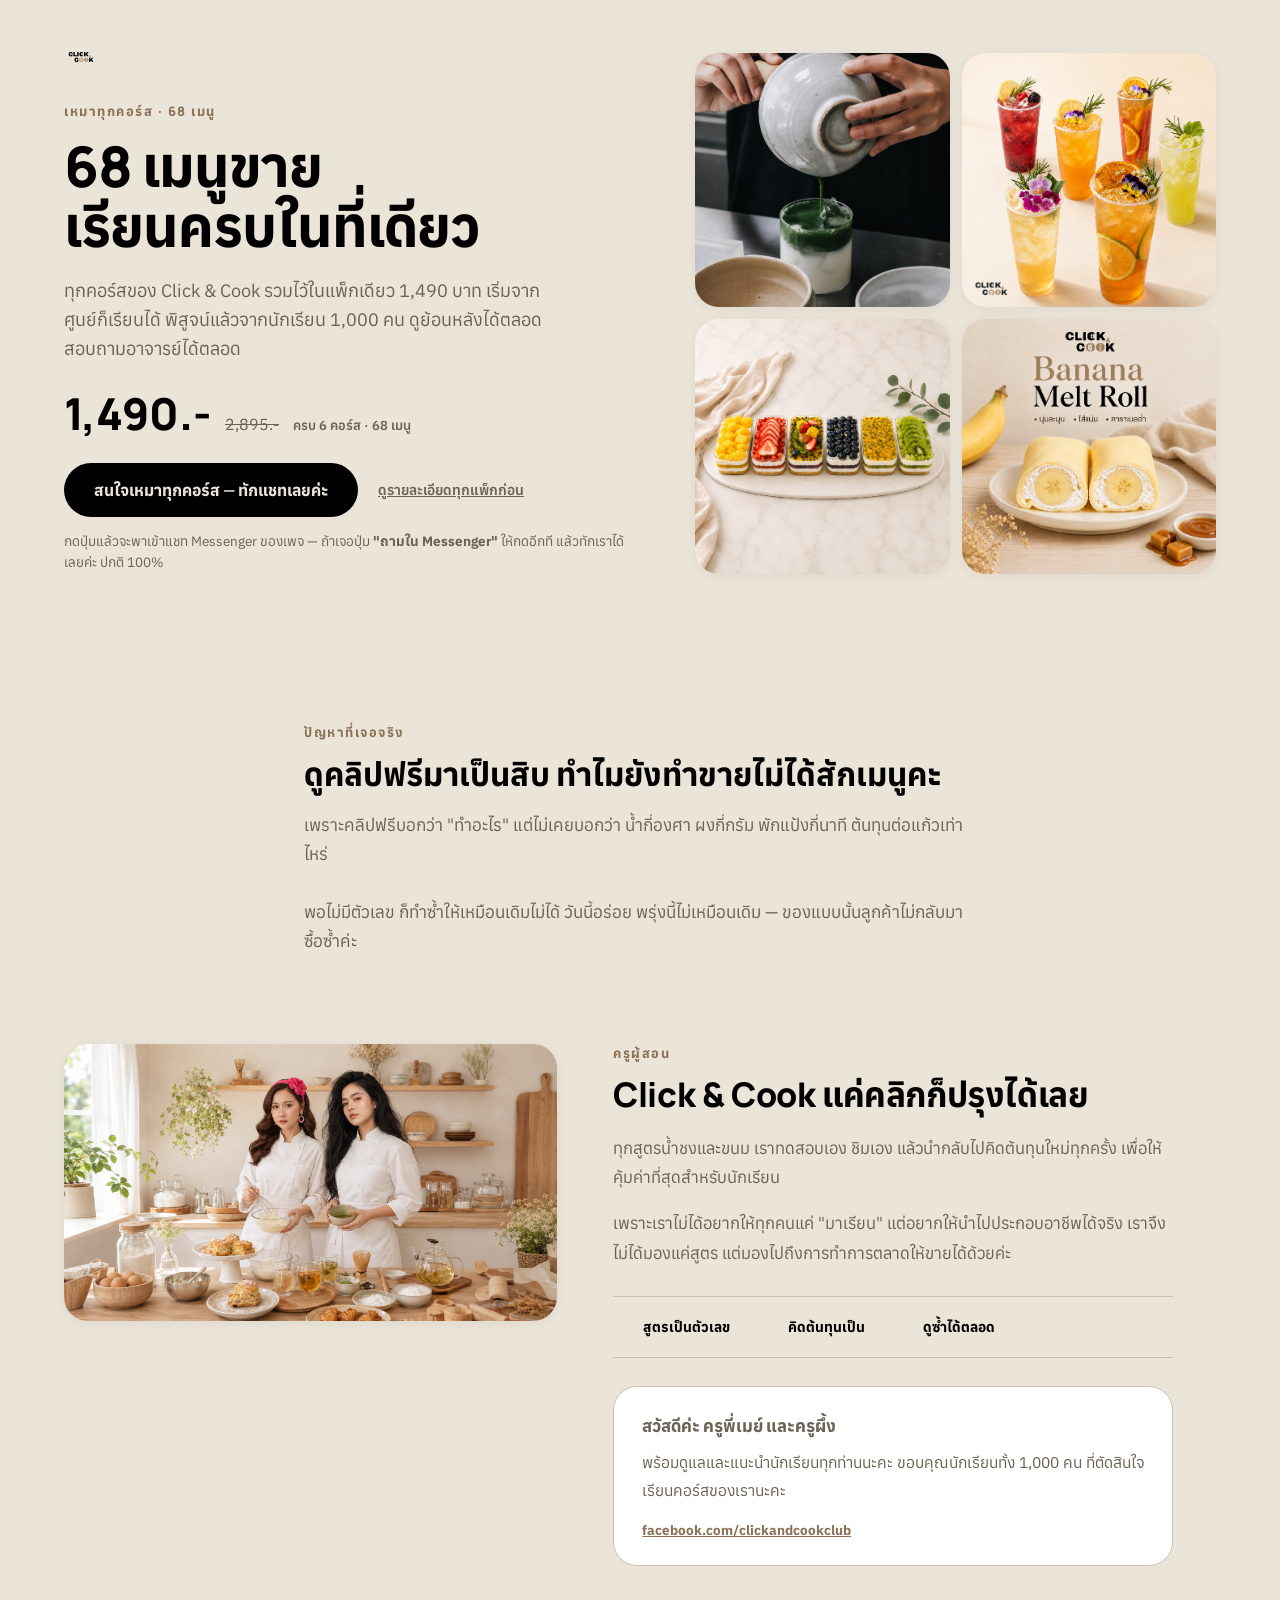
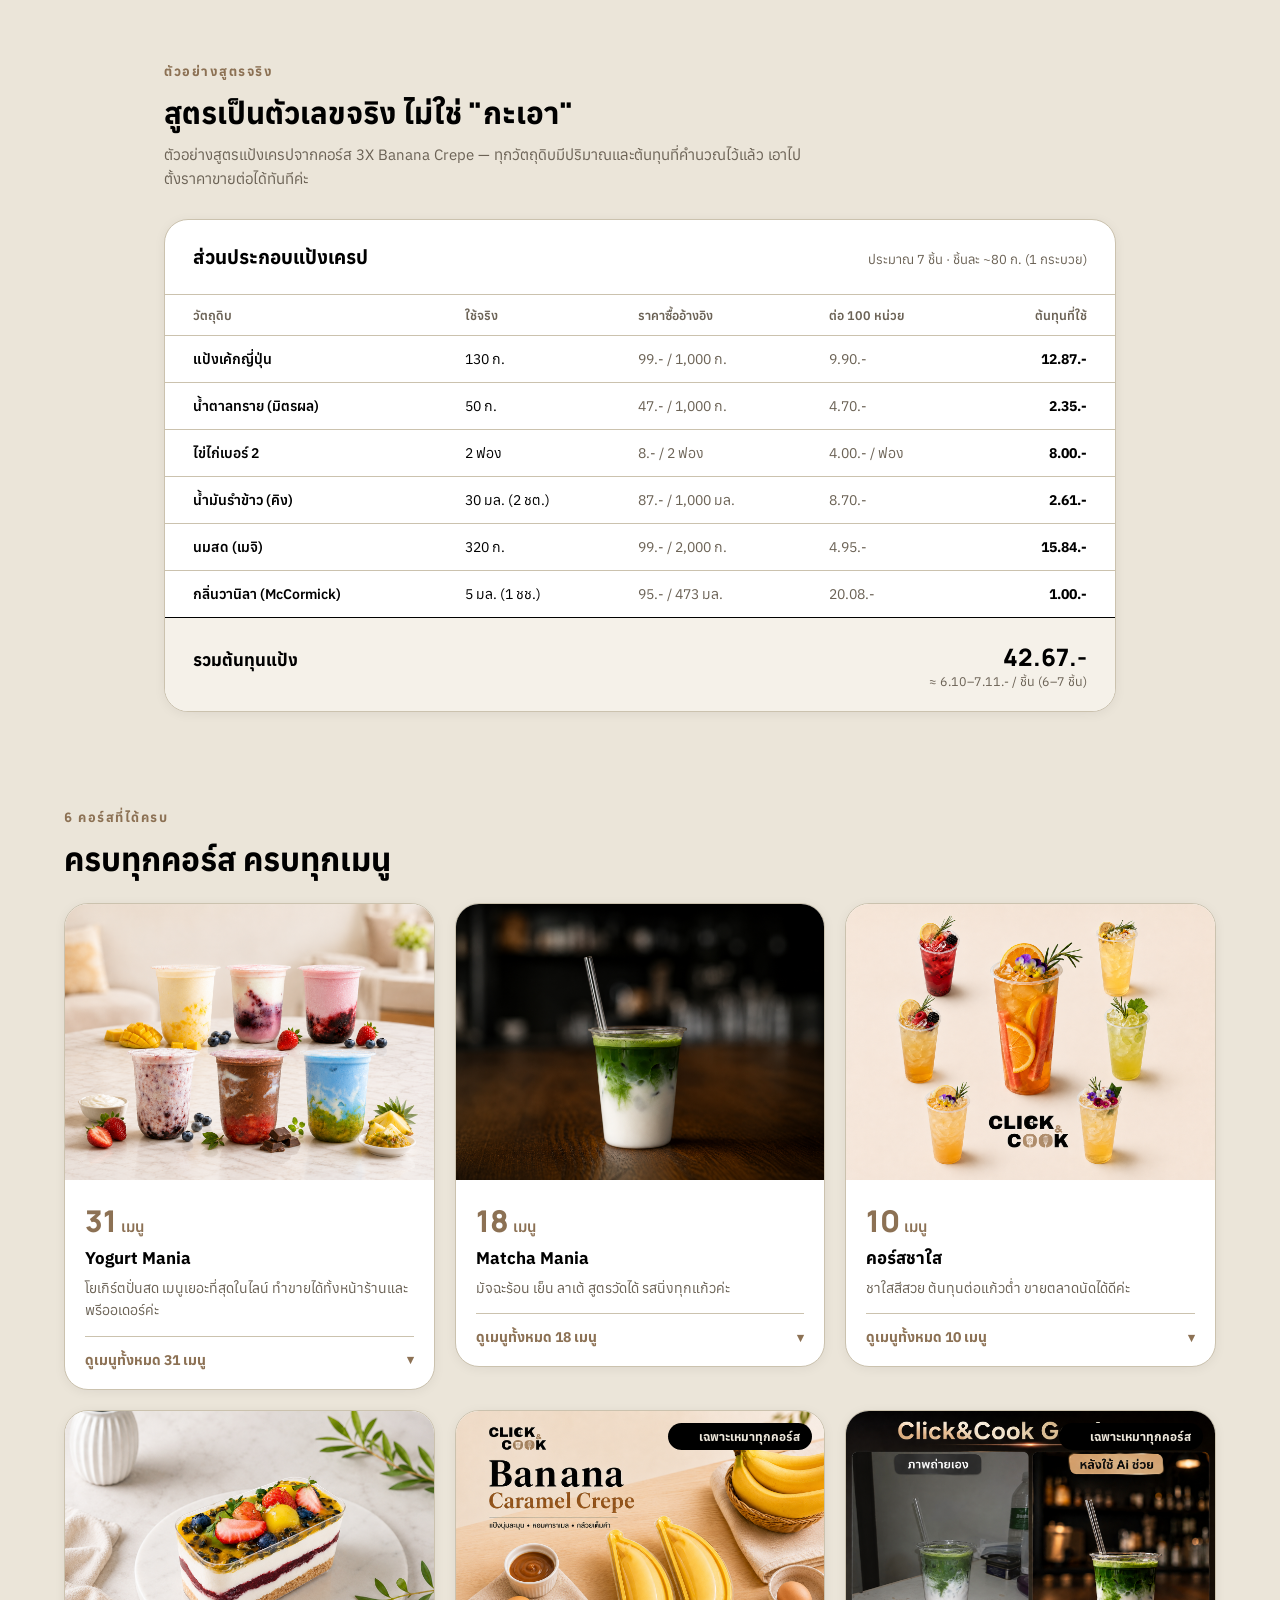
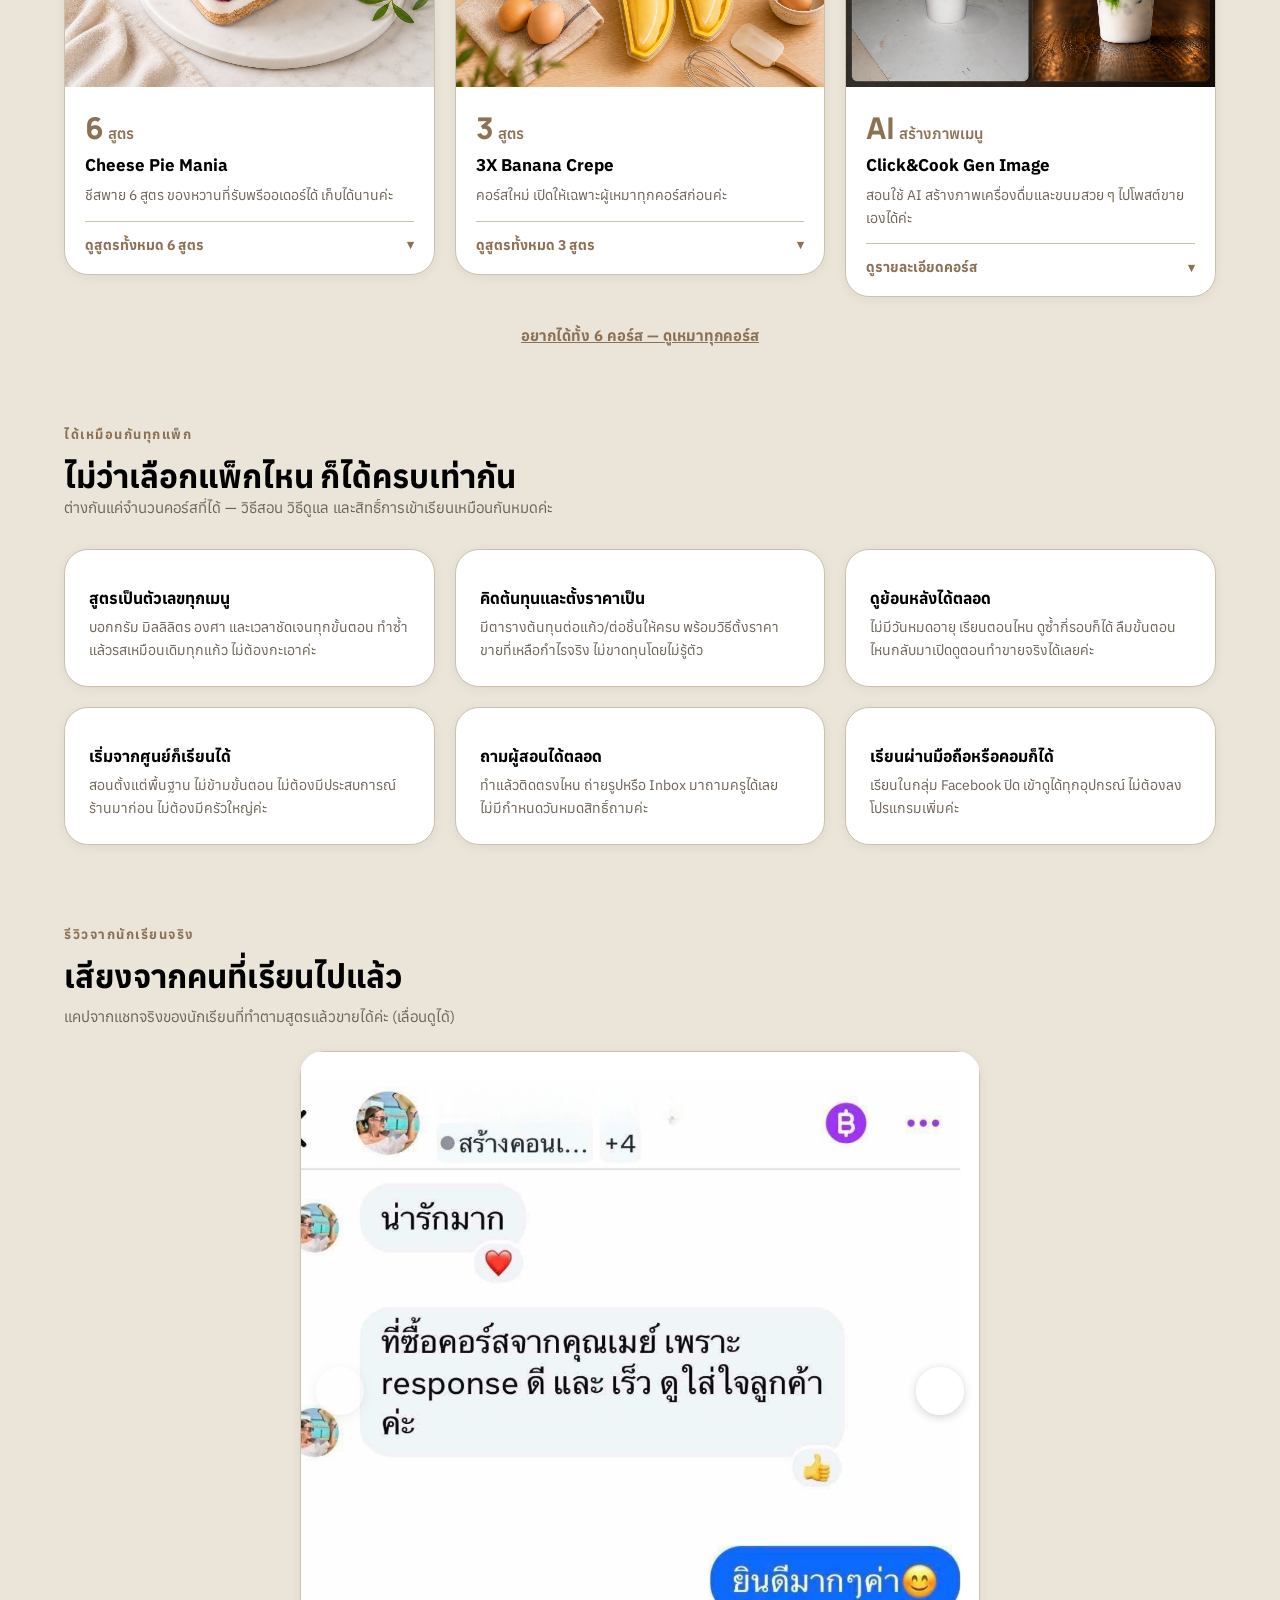
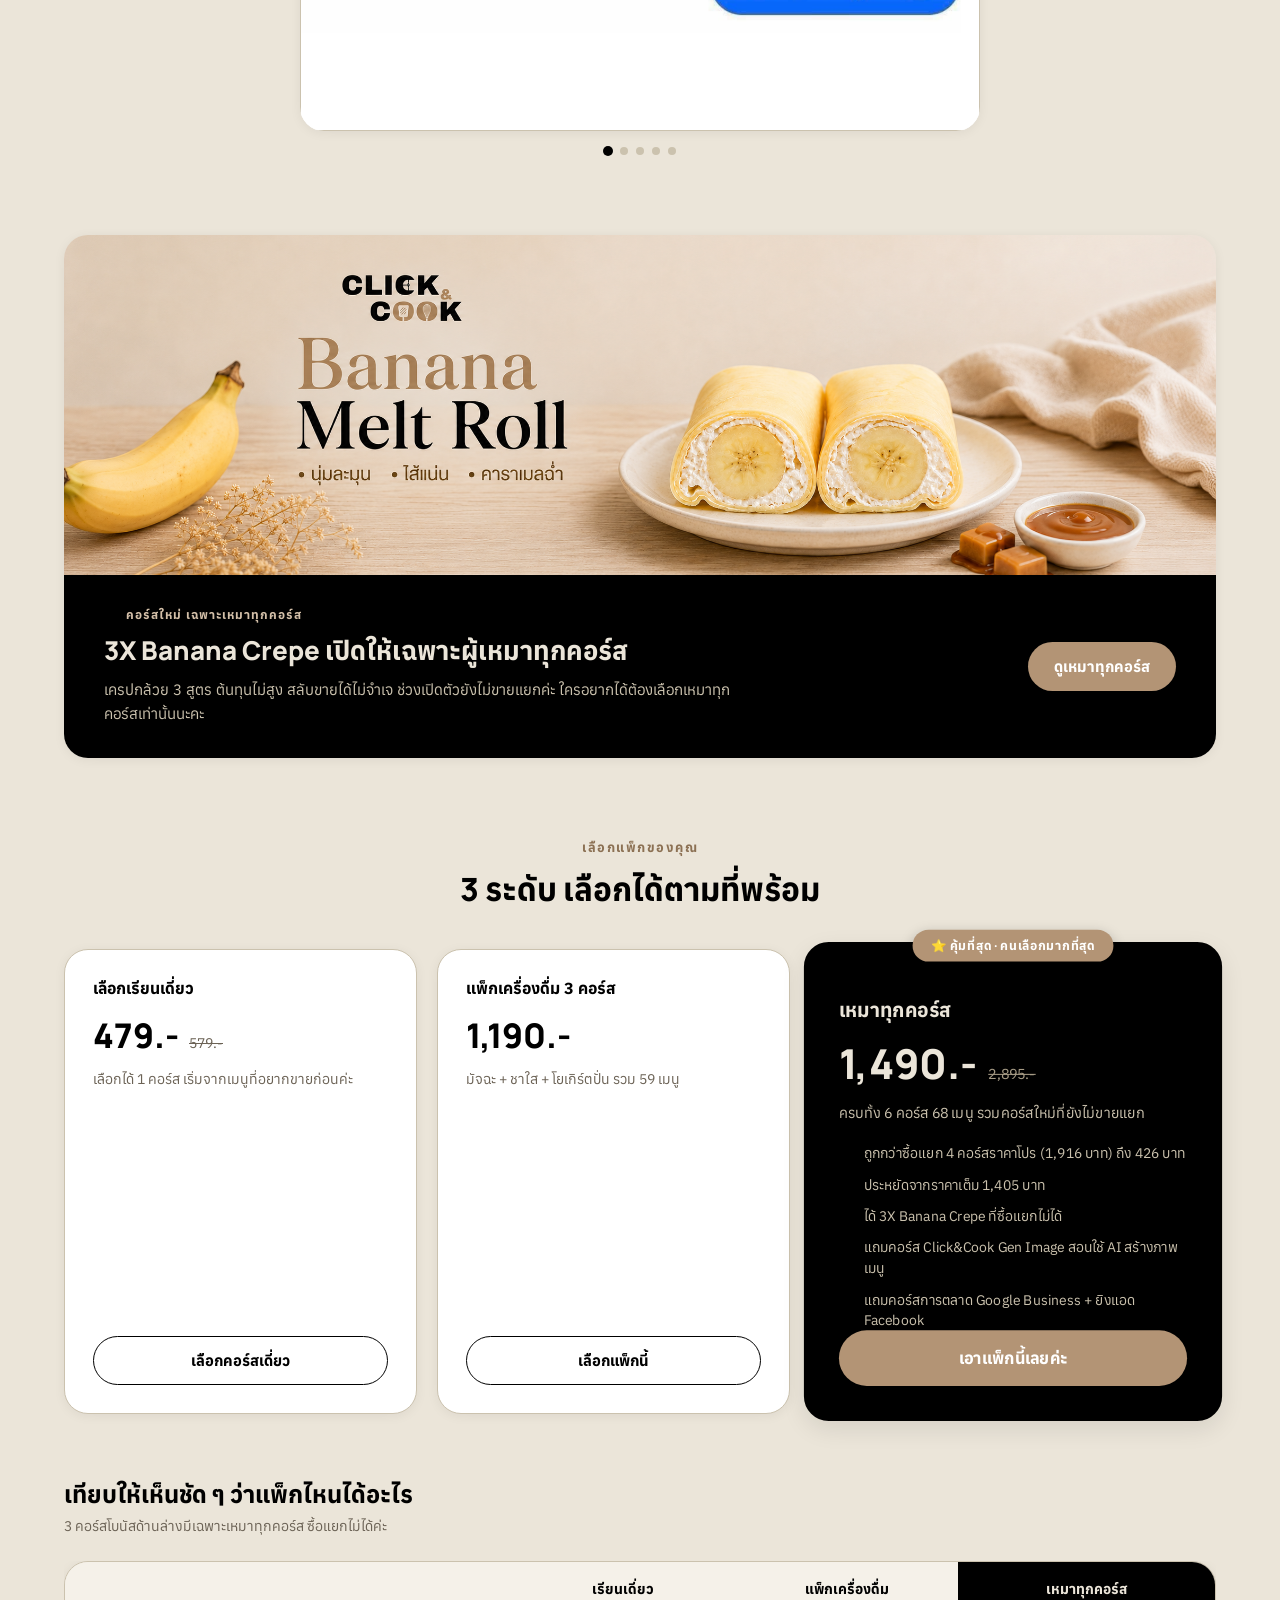
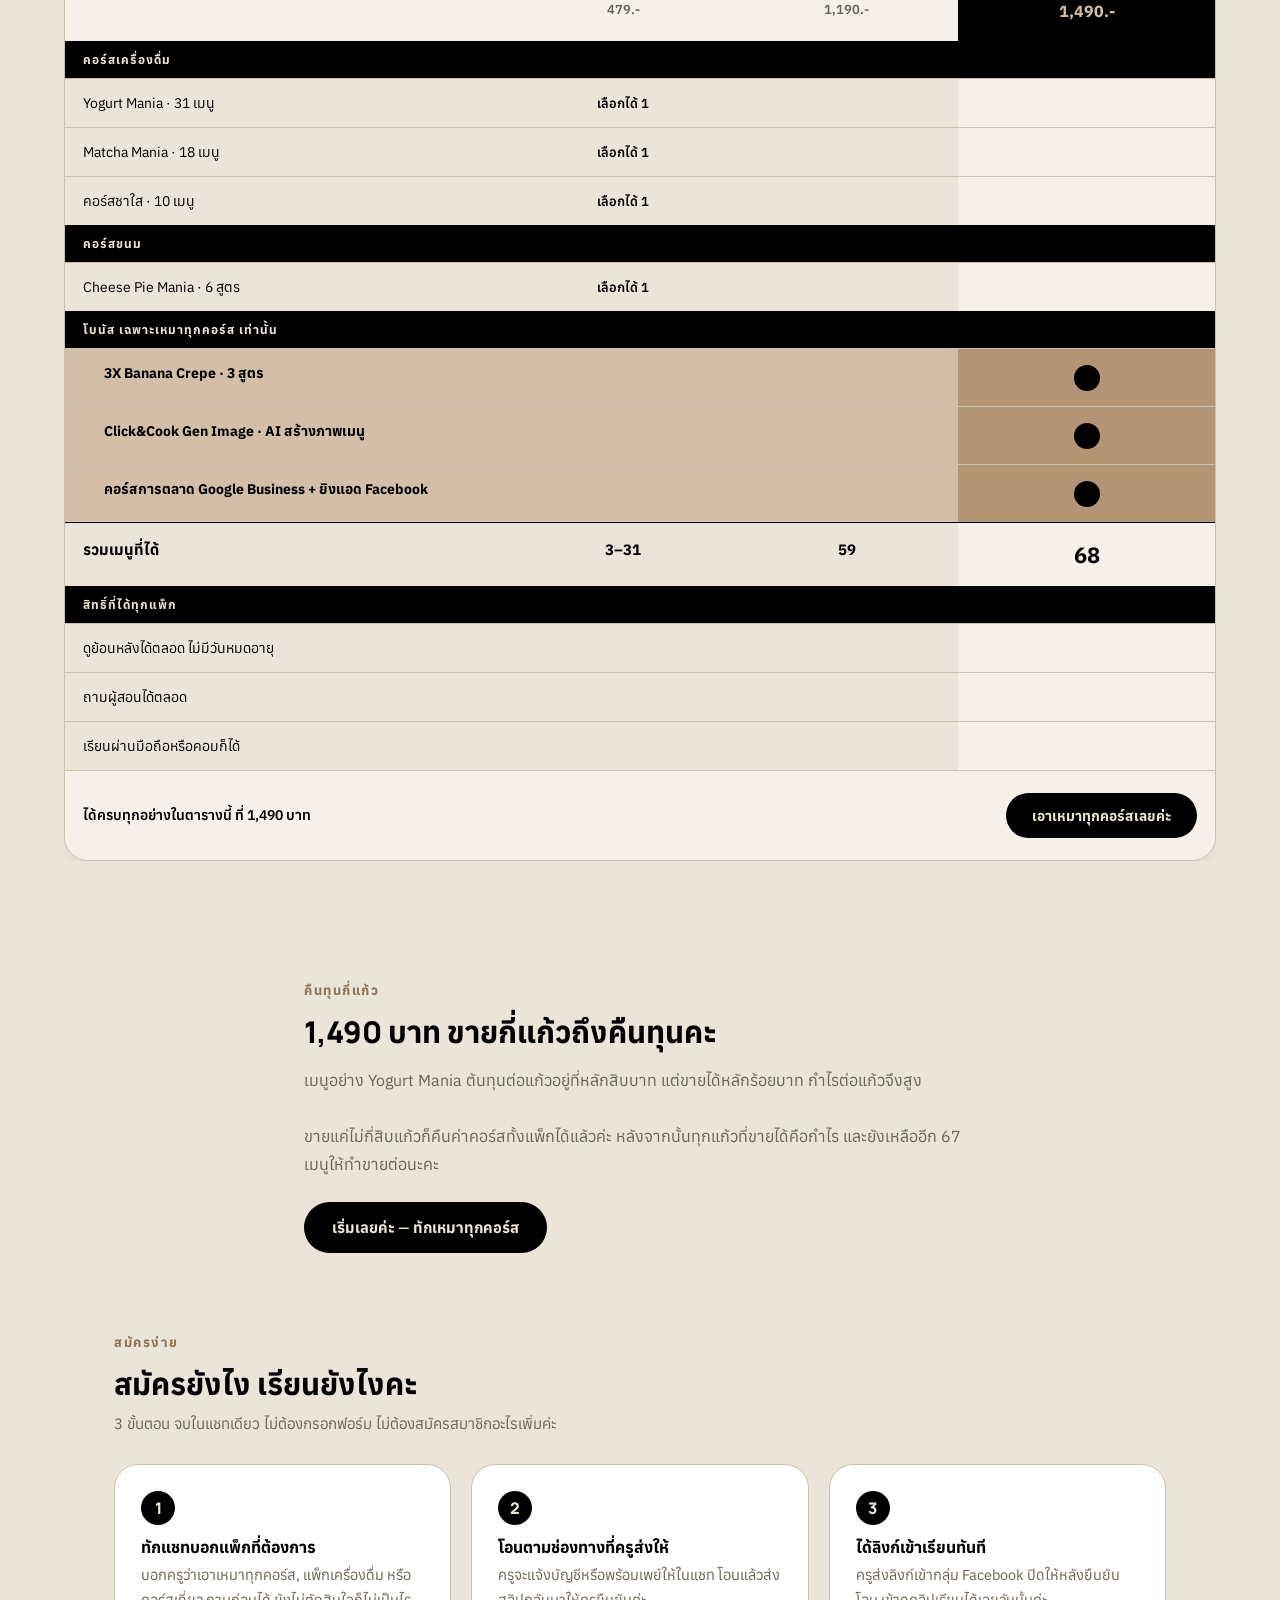
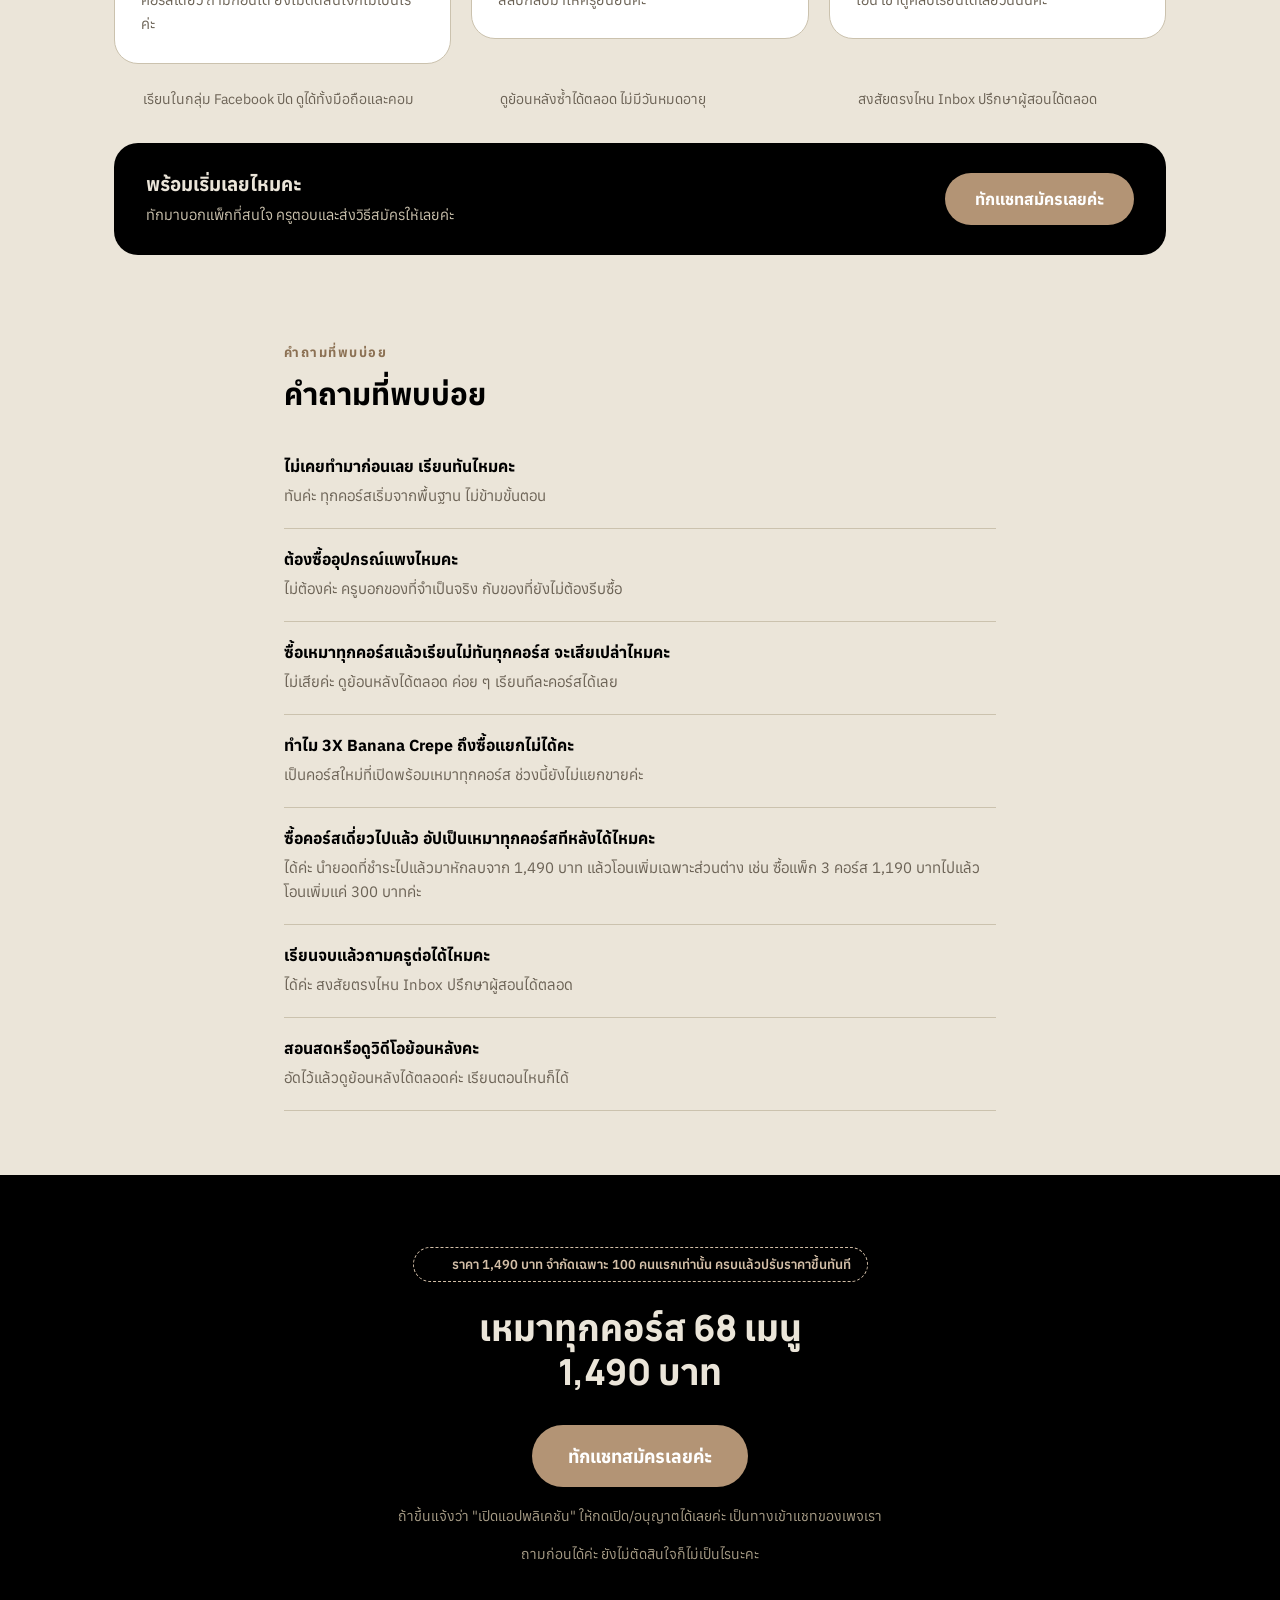
==== commit b69441e1: "Fix CTA links to open page inbox directly; Instagram-style review slider - All 9 CTA buttons now poi" ====
--- a/index.html
+++ b/index.html
@@ -41,10 +41,10 @@
       <span class="hero-price-note">ครบ 6 คอร์ส · 68 เมนู</span>
     </div>
     <div class="hero-actions">
-      <a class="btn-pill btn-dark pixel-lead" data-ref="sp_hero_all" data-value="1490" href="https://m.me/clickandcookclub" target="_blank" rel="noopener">สนใจเหมาทุกคอร์ส — ทักแชทเลยค่ะ</a>
+      <a class="btn-pill btn-dark pixel-lead" data-ref="sp_hero_all" data-value="1490" href="https://www.facebook.com/msg/61577369620083" target="_blank" rel="noopener">สนใจเหมาทุกคอร์ส — ทักแชทเลยค่ะ</a>
       <a class="hero-link-detail" href="#pricing-section">ดูรายละเอียดทุกแพ็กก่อน</a>
     </div>
-    <p class="cta-hint">กดปุ่มแล้วโผล่ข้อความ "เปิดแอปพลิเคชัน" ให้กด <strong>เปิด/อนุญาต</strong> ได้เลยค่ะ — เป็นทางเข้าแชท Messenger ของเพจเรา ปกติ 100%</p>
+    <p class="cta-hint">กดปุ่มแล้วจะพาเข้าแชท Messenger ของเพจ — ถ้าเจอปุ่ม <strong>"ถามใน Messenger"</strong> ให้กดอีกที แล้วทักเราได้เลยค่ะ ปกติ 100%</p>
   </div>
   <div class="hero-gallery">
     <div class="ph"><img src="assets/hero-matcha.png" alt="Matcha Mania"></div>
@@ -435,19 +435,20 @@
   <div class="section-label">รีวิวจากนักเรียนจริง</div>
   <div class="reviews-headrow">
     <h2 class="section-h2" style="margin:0;">เสียงจากคนที่เรียนไปแล้ว</h2>
-    <div class="reviews-nav">
-      <button type="button" id="review-prev" aria-label="ก่อนหน้า"><i data-lucide="chevron-left" class="review-arrow"></i></button>
-      <button type="button" id="review-next" aria-label="ถัดไป"><i data-lucide="chevron-right" class="review-arrow"></i></button>
-    </div>
   </div>
   <p class="reviews-sub">แคปจากแชทจริงของนักเรียนที่ทำตามสูตรแล้วขายได้ค่ะ (เลื่อนดูได้)</p>
-  <div class="review-rail" id="review-rail">
-    <div class="review-card"><img src="assets/review-1.png" alt="รีวิวจากนักเรียน 1" loading="lazy"></div>
-    <div class="review-card"><img src="assets/review-2.png" alt="รีวิวจากนักเรียน 2" loading="lazy"></div>
-    <div class="review-card"><img src="assets/review-3.png" alt="รีวิวจากนักเรียน 3" loading="lazy"></div>
-    <div class="review-card"><img src="assets/review-4.png" alt="รีวิวจากนักเรียน 4" loading="lazy"></div>
-    <div class="review-card"><img src="assets/review-5.png" alt="รีวิวจากนักเรียน 5" loading="lazy"></div>
-  </div>
+  <div class="reviews-stage">
+    <div class="review-rail" id="review-rail">
+      <div class="review-card"><img src="assets/review-1.png" alt="รีวิวจากนักเรียน 1" loading="lazy"></div>
+      <div class="review-card"><img src="assets/review-2.png" alt="รีวิวจากนักเรียน 2" loading="lazy"></div>
+      <div class="review-card"><img src="assets/review-3.png" alt="รีวิวจากนักเรียน 3" loading="lazy"></div>
+      <div class="review-card"><img src="assets/review-4.png" alt="รีวิวจากนักเรียน 4" loading="lazy"></div>
+      <div class="review-card"><img src="assets/review-5.png" alt="รีวิวจากนักเรียน 5" loading="lazy"></div>
+    </div>
+    <button type="button" id="review-prev" class="review-arrow-btn review-arrow-prev" aria-label="รีวิวก่อนหน้า"><i data-lucide="chevron-left" class="review-arrow"></i></button>
+    <button type="button" id="review-next" class="review-arrow-btn review-arrow-next" aria-label="รีวิวถัดไป"><i data-lucide="chevron-right" class="review-arrow"></i></button>
+  </div>
+  <div class="review-dots" id="review-dots" aria-label="เลือกดูรีวิวแต่ละรูป"></div>
 </section>
 
 <!-- ============================================================
@@ -485,7 +486,7 @@
         <span class="price-was">579.-</span>
       </div>
       <p class="price-desc">เลือกได้ 1 คอร์ส เริ่มจากเมนูที่อยากขายก่อนค่ะ</p>
-      <a class="btn-pill btn-outline pixel-lead" data-ref="sp_price_single479" data-value="479" href="https://m.me/clickandcookclub" target="_blank" rel="noopener" style="margin-top:auto;">เลือกคอร์สเดี่ยว</a>
+      <a class="btn-pill btn-outline pixel-lead" data-ref="sp_price_single479" data-value="479" href="https://www.facebook.com/msg/61577369620083" target="_blank" rel="noopener" style="margin-top:auto;">เลือกคอร์สเดี่ยว</a>
     </div>
 
     <!-- Drinks pack -->
@@ -495,7 +496,7 @@
         <span class="price-big">1,190.-</span>
       </div>
       <p class="price-desc">มัจฉะ + ชาใส + โยเกิร์ตปั่น รวม 59 เมนู</p>
-      <a class="btn-pill btn-outline pixel-lead" data-ref="sp_price_pack1190" data-value="1190" href="https://m.me/clickandcookclub" target="_blank" rel="noopener" style="margin-top:auto;">เลือกแพ็กนี้</a>
+      <a class="btn-pill btn-outline pixel-lead" data-ref="sp_price_pack1190" data-value="1190" href="https://www.facebook.com/msg/61577369620083" target="_blank" rel="noopener" style="margin-top:auto;">เลือกแพ็กนี้</a>
     </div>
 
     <!-- All Access featured -->
@@ -514,7 +515,7 @@
         <div class="benefit"><i data-lucide="check" class="icon-check-sm"></i>แถมคอร์ส Click&amp;Cook Gen Image สอนใช้ AI สร้างภาพเมนู</div>
         <div class="benefit"><i data-lucide="check" class="icon-check-sm"></i>แถมคอร์สการตลาด Google Business + ยิงแอด Facebook</div>
       </div>
-      <a class="btn-pill btn-latte pixel-lead" data-ref="sp_price_all1590" data-value="1490" href="https://m.me/clickandcookclub" target="_blank" rel="noopener" style="margin-top:auto;">เอาแพ็กนี้เลยค่ะ</a>
+      <a class="btn-pill btn-latte pixel-lead" data-ref="sp_price_all1590" data-value="1490" href="https://www.facebook.com/msg/61577369620083" target="_blank" rel="noopener" style="margin-top:auto;">เอาแพ็กนี้เลยค่ะ</a>
     </div>
   </div>
 
@@ -598,7 +599,7 @@
         <!-- footer CTA bar -->
         <div class="ct-final-bar">
           <span>ได้ครบทุกอย่างในตารางนี้ ที่ 1,490 บาท</span>
-          <a class="btn-pill btn-dark pixel-lead" data-ref="sp_price_all1590" data-value="1490" href="https://m.me/clickandcookclub" target="_blank" rel="noopener">เอาเหมาทุกคอร์สเลยค่ะ</a>
+          <a class="btn-pill btn-dark pixel-lead" data-ref="sp_price_all1590" data-value="1490" href="https://www.facebook.com/msg/61577369620083" target="_blank" rel="noopener">เอาเหมาทุกคอร์สเลยค่ะ</a>
         </div>
       </div>
     </div>
@@ -612,7 +613,7 @@
   <div class="section-label">คืนทุนกี่แก้ว</div>
   <h2>1,490 บาท ขายกี่แก้วถึงคืนทุนคะ</h2>
   <p>เมนูอย่าง Yogurt Mania ต้นทุนต่อแก้วอยู่ที่หลักสิบบาท แต่ขายได้หลักร้อยบาท กำไรต่อแก้วจึงสูง<br><br>ขายแค่ไม่กี่สิบแก้วก็คืนค่าคอร์สทั้งแพ็กได้แล้วค่ะ หลังจากนั้นทุกแก้วที่ขายได้คือกำไร และยังเหลืออีก 67 เมนูให้ทำขายต่อนะคะ</p>
-  <a class="btn-pill btn-dark pixel-lead" data-ref="sp_roi_all" data-value="1490" href="https://m.me/clickandcookclub" target="_blank" rel="noopener">เริ่มเลยค่ะ — ทักเหมาทุกคอร์ส</a>
+  <a class="btn-pill btn-dark pixel-lead" data-ref="sp_roi_all" data-value="1490" href="https://www.facebook.com/msg/61577369620083" target="_blank" rel="noopener">เริ่มเลยค่ะ — ทักเหมาทุกคอร์ส</a>
 </section>
 
 <!-- ============================================================
@@ -668,7 +669,7 @@
         <div class="enroll-cta-title">พร้อมเริ่มเลยไหมคะ</div>
         <p>ทักมาบอกแพ็กที่สนใจ ครูตอบและส่งวิธีสมัครให้เลยค่ะ</p>
       </div>
-      <a class="btn-pill btn-latte pixel-lead" data-ref="sp_final_all" data-value="1490" href="https://m.me/clickandcookclub" target="_blank" rel="noopener" style="flex-shrink:0;">ทักแชทสมัครเลยค่ะ</a>
+      <a class="btn-pill btn-latte pixel-lead" data-ref="sp_final_all" data-value="1490" href="https://www.facebook.com/msg/61577369620083" target="_blank" rel="noopener" style="flex-shrink:0;">ทักแชทสมัครเลยค่ะ</a>
     </div>
   </div>
 </section>
@@ -721,7 +722,7 @@
     </div>
     <h2>เหมาทุกคอร์ส 68 เมนู<br>1,490 บาท</h2>
     <div>
-      <a class="btn-pill btn-latte big pixel-lead" data-ref="sp_final_all" data-value="1490" href="https://m.me/clickandcookclub" target="_blank" rel="noopener">ทักแชทสมัครเลยค่ะ</a>
+      <a class="btn-pill btn-latte big pixel-lead" data-ref="sp_final_all" data-value="1490" href="https://www.facebook.com/msg/61577369620083" target="_blank" rel="noopener">ทักแชทสมัครเลยค่ะ</a>
     </div>
     <p class="final-note">ถ้าขึ้นแจ้งว่า "เปิดแอปพลิเคชัน" ให้กดเปิด/อนุญาตได้เลยค่ะ เป็นทางเข้าแชทของเพจเรา</p>
     <p class="final-note">ถามก่อนได้ค่ะ ยังไม่ตัดสินใจก็ไม่เป็นไรนะคะ</p>
@@ -732,7 +733,7 @@
 <div class="sticky-bar" id="sticky-bar">
   <div class="sticky-bar-inner">
     <span class="sticky-text">เหมาทุกคอร์ส 1,490.- · 100 คนแรกเท่านั้น</span>
-    <a class="btn-pill btn-latte pixel-lead" data-ref="sp_sticky_all" data-value="1490" href="https://m.me/clickandcookclub" target="_blank" rel="noopener">ทักเลยค่ะ</a>
+    <a class="btn-pill btn-latte pixel-lead" data-ref="sp_sticky_all" data-value="1490" href="https://www.facebook.com/msg/61577369620083" target="_blank" rel="noopener">ทักเลยค่ะ</a>
   </div>
 </div>
 
--- a/css/styles.css
+++ b/css/styles.css
@@ -453,43 +453,79 @@
   flex-wrap: wrap;
   margin: 14px 0 8px;
 }
-.reviews-nav { display: flex; gap: 8px; }
-.reviews-nav button {
-  width: 44px;
-  height: 44px;
-  border-radius: 50%;
-  border: 1px solid var(--border-default);
-  background: var(--surface-card-alt);
-  cursor: pointer;
-  display: flex;
-  align-items: center;
-  justify-content: center;
-  transition: background-color 120ms ease;
-}
-.reviews-nav button:hover { background: var(--stone-100); }
 .reviews-sub { font-size: 15px; line-height: 1.7; color: var(--stone-600); margin: 0 0 22px; }
 
+/* Instagram-style stage: centered square slide, arrows overlaid left/right */
+.reviews-stage {
+  position: relative;
+  max-width: 680px;
+  margin: 0 auto;
+  border-radius: var(--radius-lg);
+}
 .review-rail {
   display: flex;
-  gap: 20px;
+  gap: 0;
   overflow-x: auto;
-  scroll-snap-type: x proximity;
+  scroll-snap-type: x mandatory;
   scroll-behavior: smooth;
-  padding-bottom: 8px;
+  border-radius: var(--radius-lg);
+  box-shadow: var(--shadow-card);
   -webkit-overflow-scrolling: touch;
-}
+  scrollbar-width: none;
+}
+.review-rail::-webkit-scrollbar { display: none; }
 .review-card {
-  flex: 0 0 auto;
-  width: 340px;
-  scroll-snap-align: start;
+  flex: 0 0 100%;
+  width: 100%;
+  scroll-snap-align: center;
   aspect-ratio: 1;
-  border-radius: var(--radius-lg);
   overflow: hidden;
-  box-shadow: var(--shadow-card);
   border: 1px solid var(--border-default);
   background: #fff;
 }
-.review-card img { width: 100%; height: 100%; object-fit: cover; display: block; }
+.review-card img { width: 100%; height: 100%; object-fit: contain; display: block; }
+
+.review-arrow-btn {
+  position: absolute;
+  top: 50%;
+  transform: translateY(-50%);
+  width: 48px;
+  height: 48px;
+  border-radius: 50%;
+  border: none;
+  background: rgba(255, 255, 255, 0.92);
+  color: var(--black);
+  cursor: pointer;
+  display: flex;
+  align-items: center;
+  justify-content: center;
+  box-shadow: 0 2px 10px rgba(0, 0, 0, 0.18);
+  transition: background-color 120ms ease, transform 120ms ease;
+  z-index: 2;
+}
+.review-arrow-btn:hover { background: #fff; transform: translateY(-50%) scale(1.05); }
+.review-arrow-btn:disabled { opacity: 0.35; cursor: default; }
+.review-arrow-btn:disabled:hover { background: rgba(255, 255, 255, 0.92); transform: translateY(-50%); }
+.review-arrow-prev { left: 16px; }
+.review-arrow-next { right: 16px; }
+
+.review-dots {
+  display: flex;
+  justify-content: center;
+  gap: 8px;
+  margin-top: 16px;
+}
+.review-dots button {
+  width: 8px;
+  height: 8px;
+  padding: 0;
+  border: none;
+  border-radius: 50%;
+  background: var(--stone-300);
+  cursor: pointer;
+  transition: background-color 120ms ease, transform 120ms ease;
+}
+.review-dots button.active { background: var(--black); transform: scale(1.25); }
 
 /* ============================================================
    Section 7 — Banana Crepe exclusive banner
@@ -889,7 +925,9 @@
   .course-grid { grid-template-columns: 1fr !important; }
   .included-grid { grid-template-columns: 1fr !important; }
   .hero { padding-top: 28px; }
-  .review-card { width: 78vw; }
+  .review-arrow-btn { width: 40px; height: 40px; }
+  .review-arrow-prev { left: 10px; }
+  .review-arrow-next { right: 10px; }
   .sticky-text { font-size: 13.5px; }
   .final-cta { padding: 56px 20px 120px; }
 }
@@ -950,5 +988,6 @@
 @media (prefers-reduced-motion: reduce) {
   html { scroll-behavior: auto; }
   .review-rail { scroll-behavior: auto; }
+  .review-arrow-btn { transition: none; }
   .sticky-bar { transition: none; }
 }
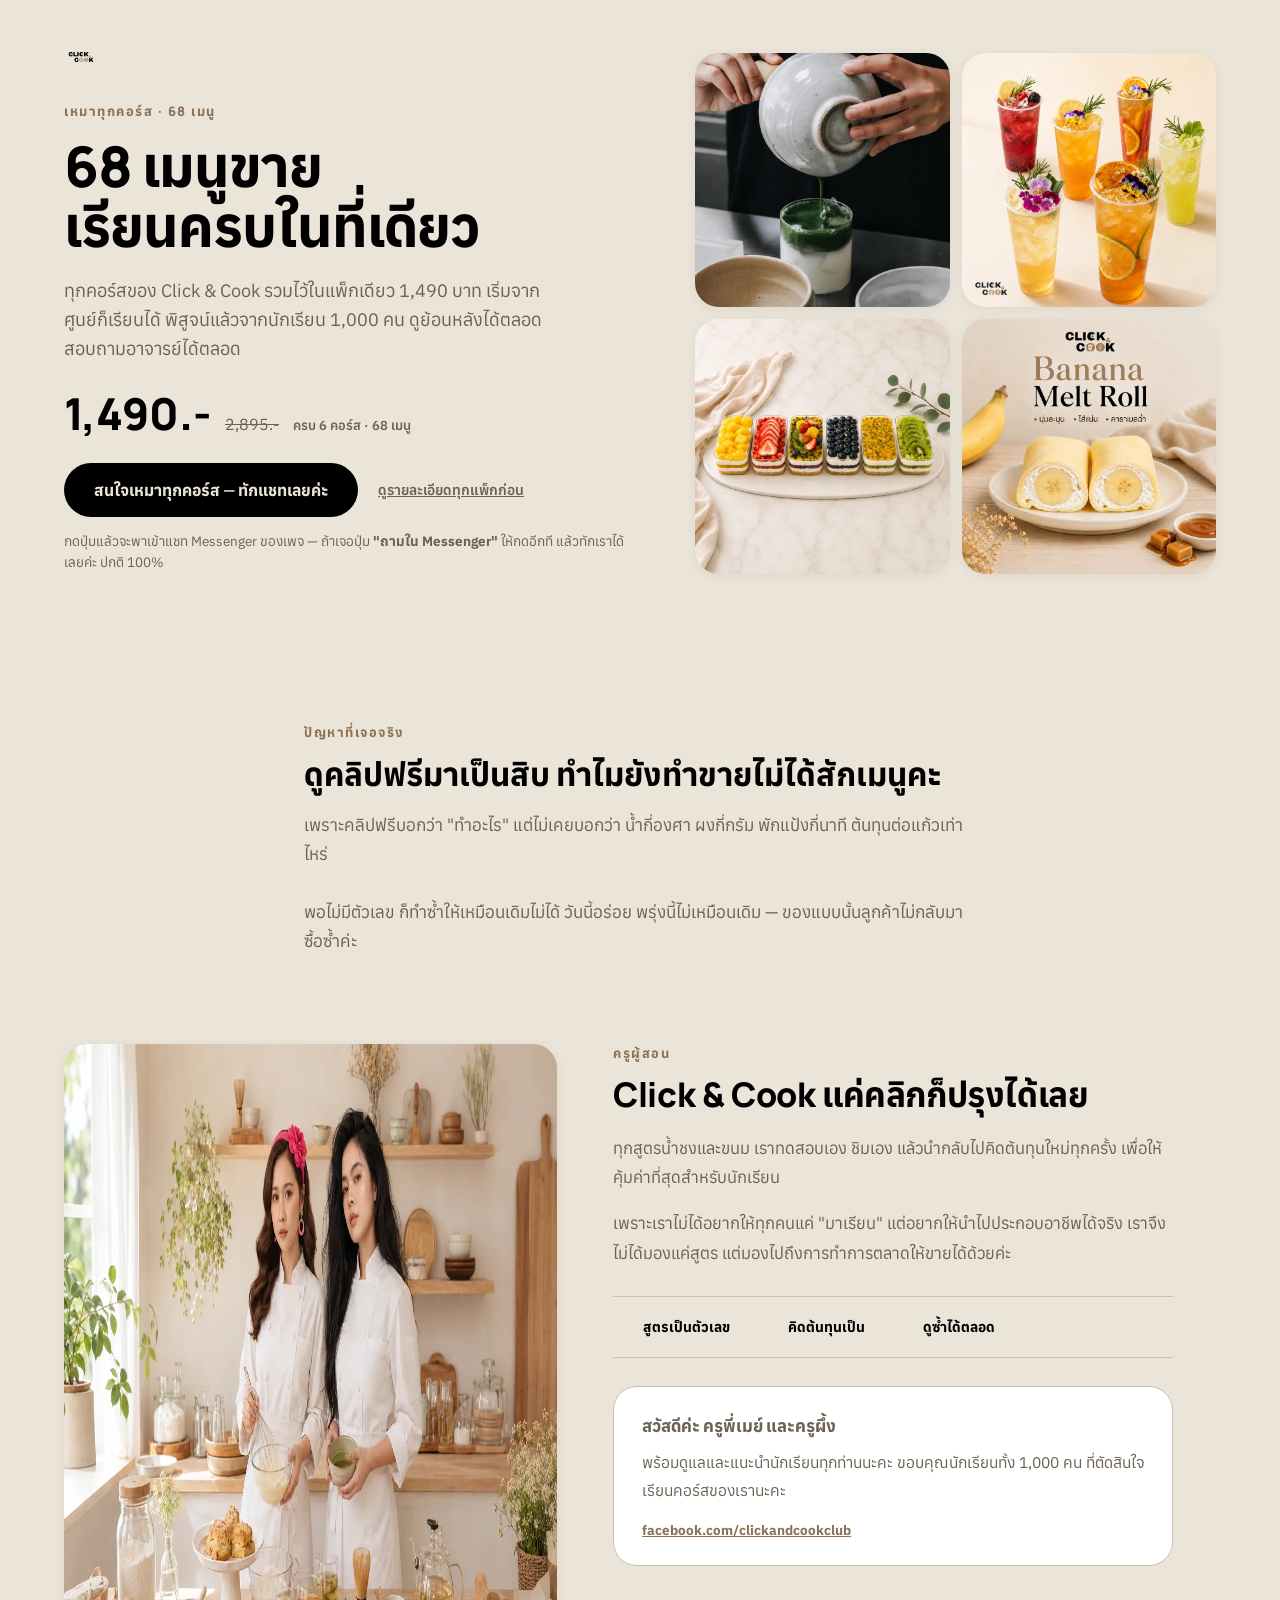
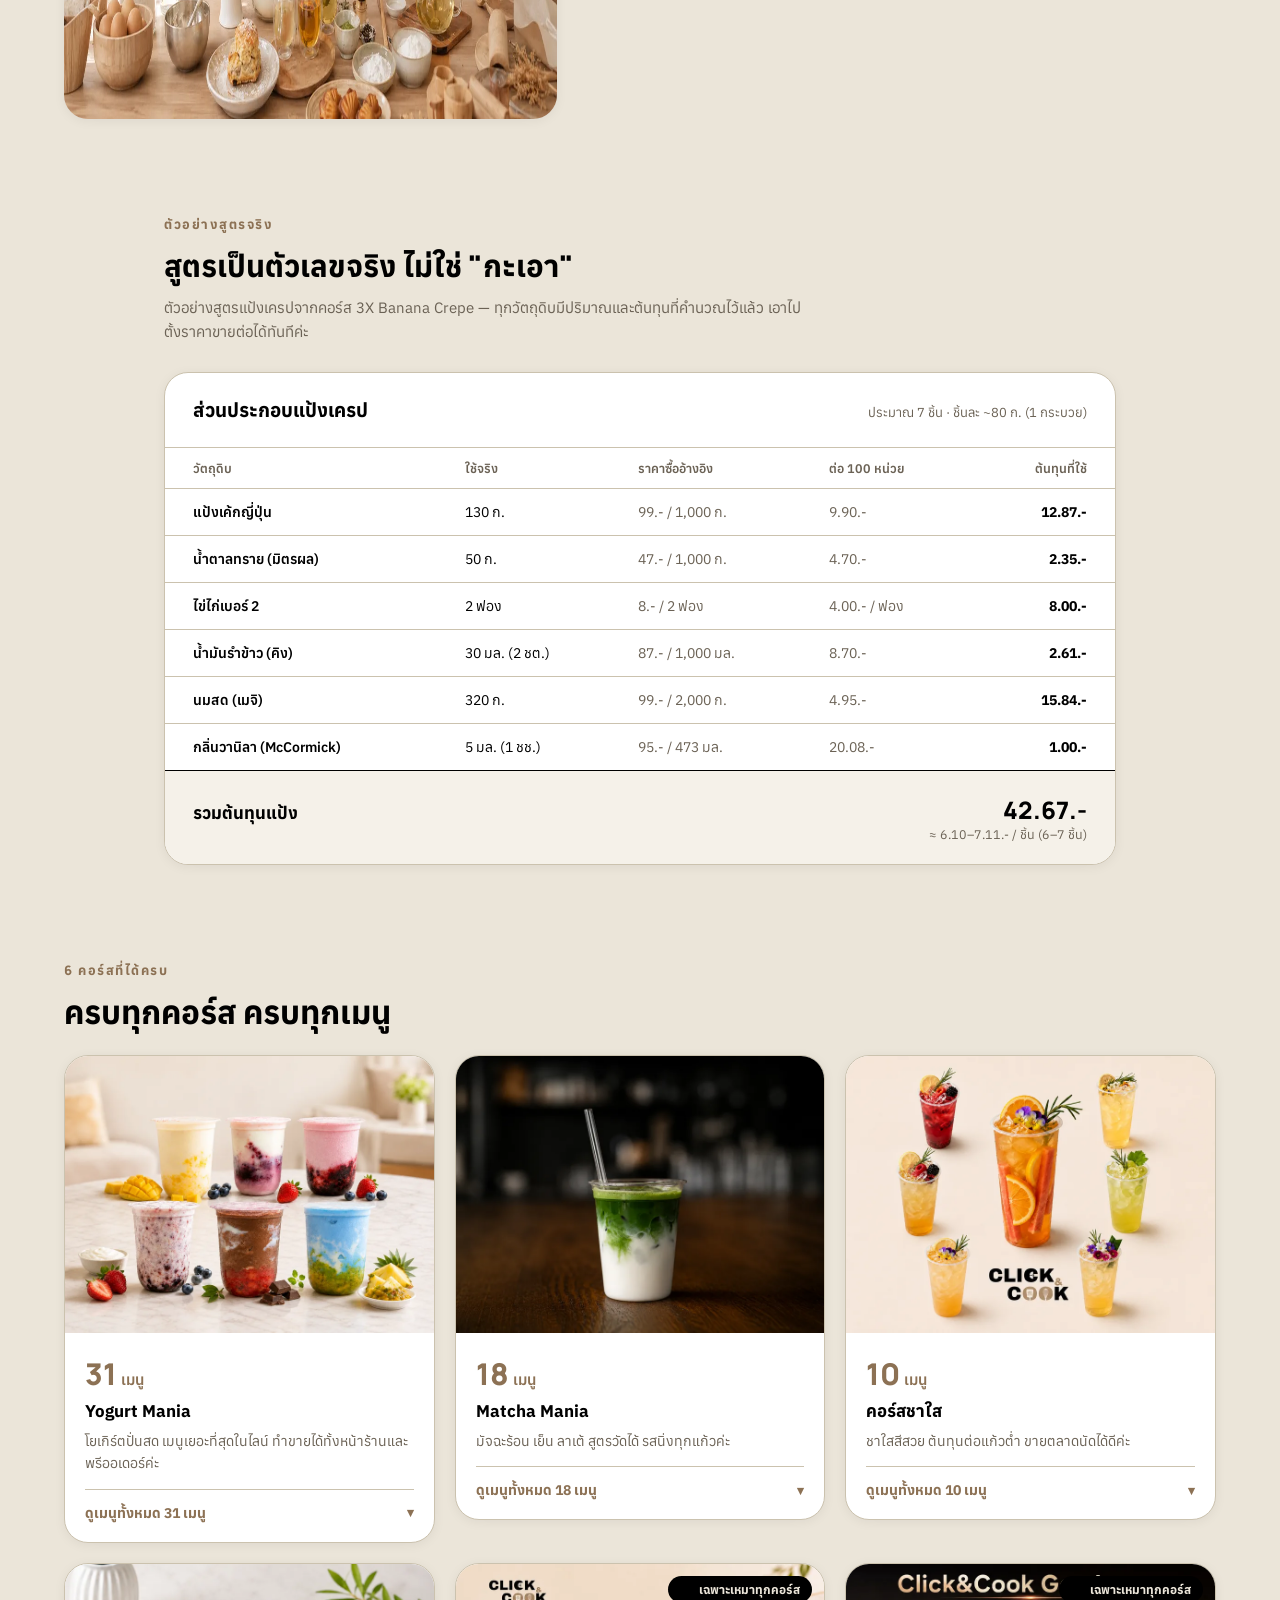
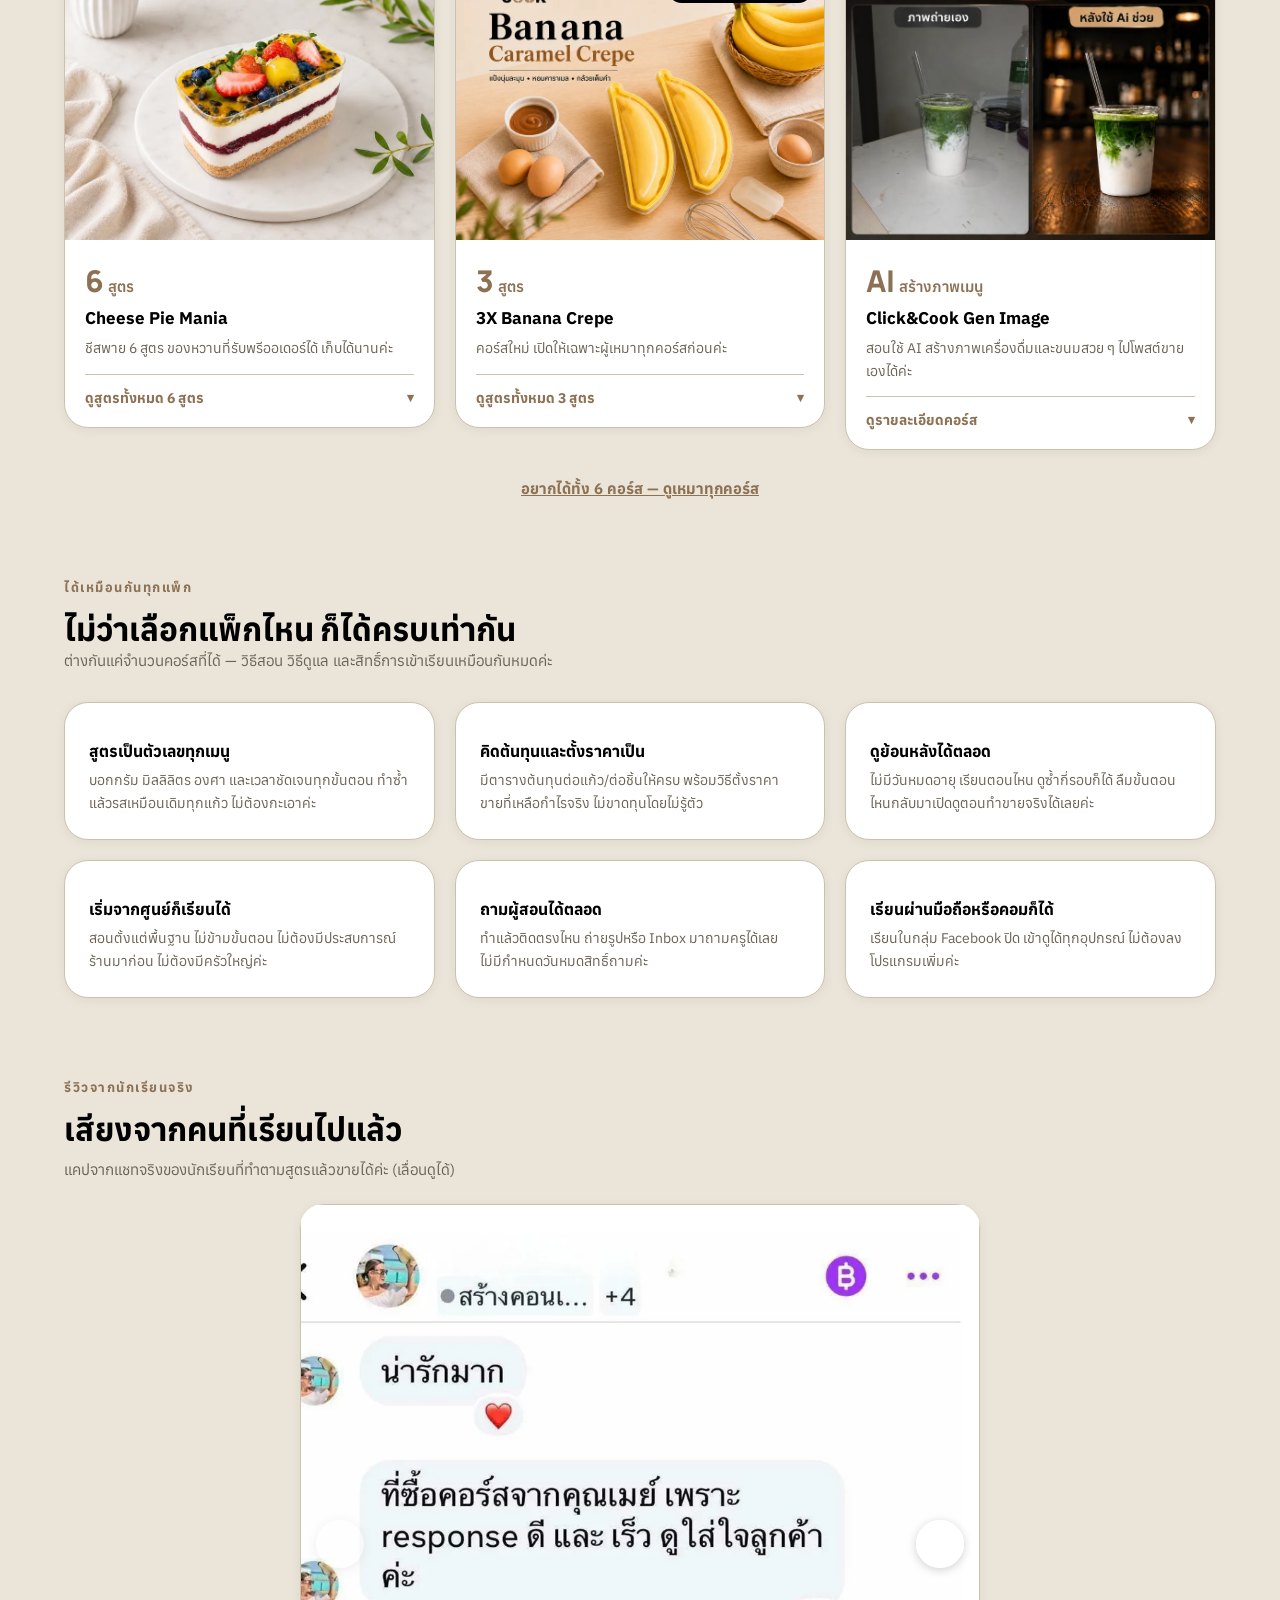
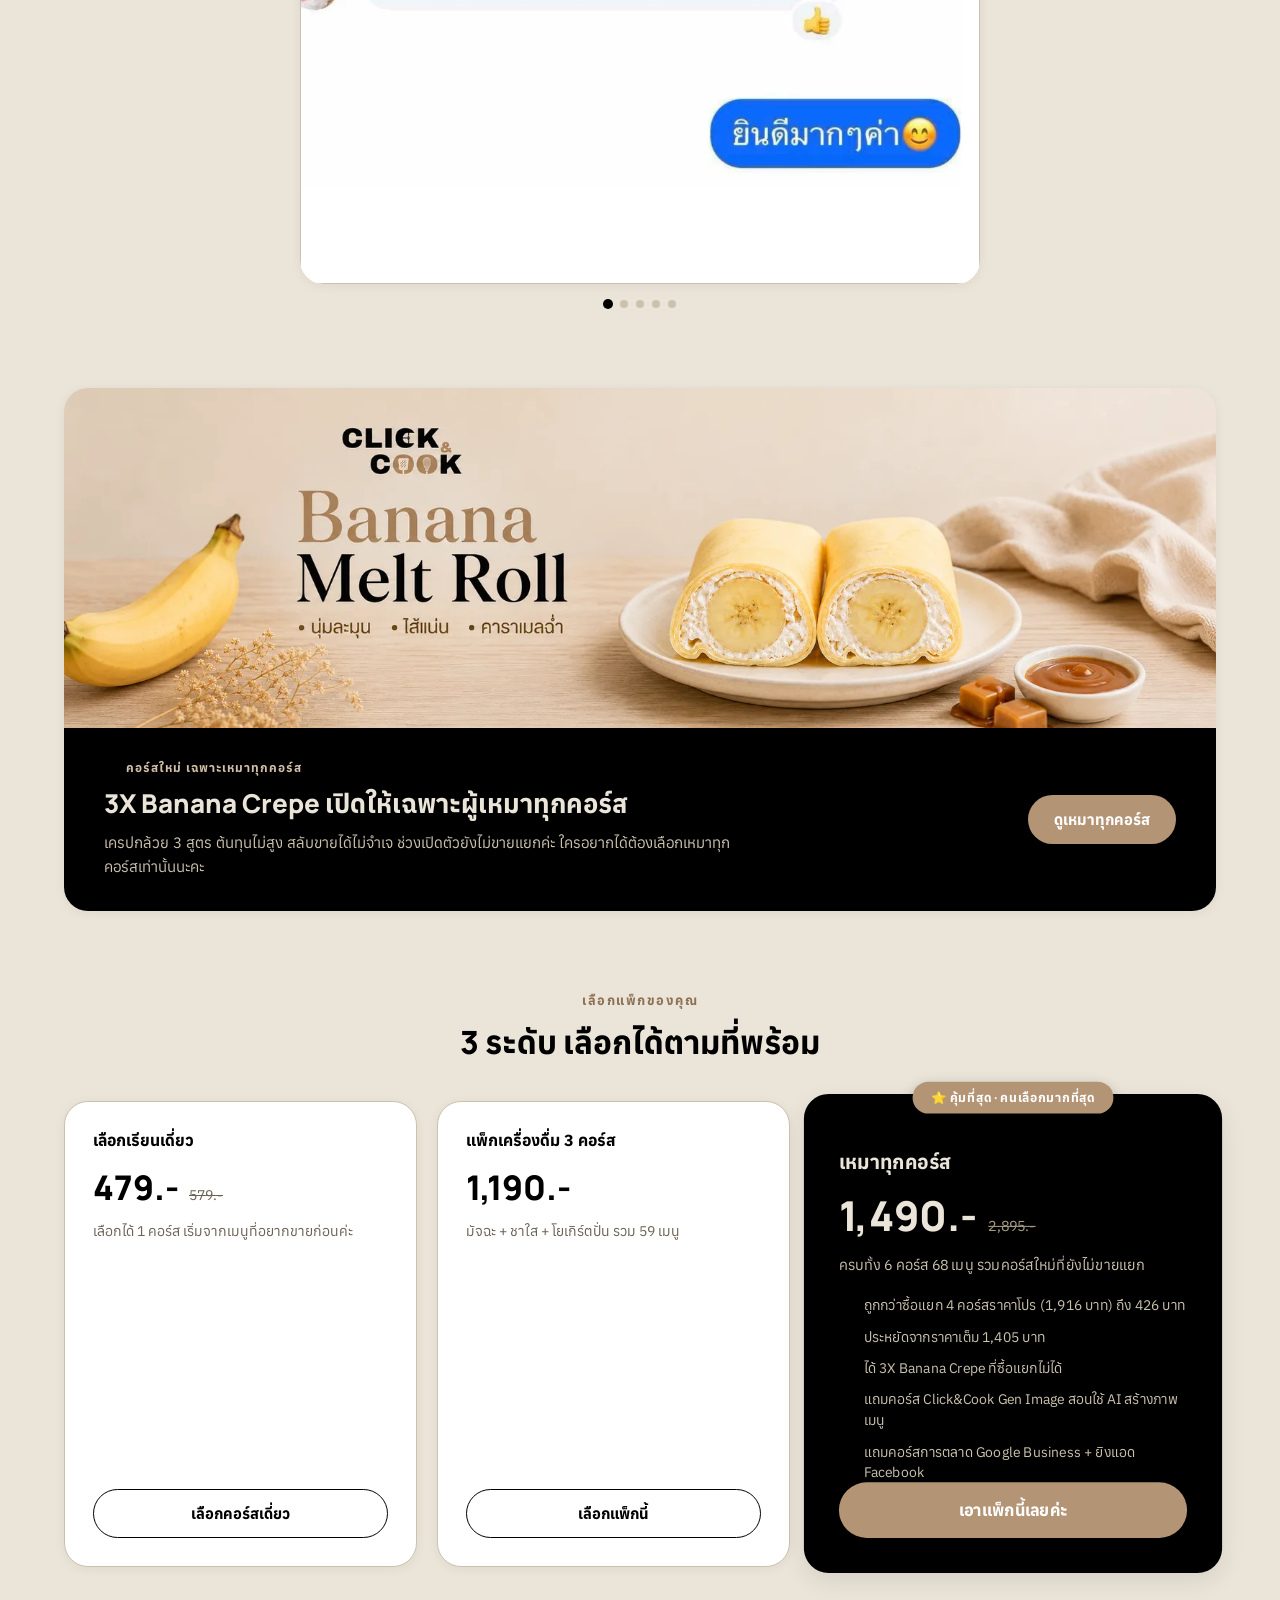
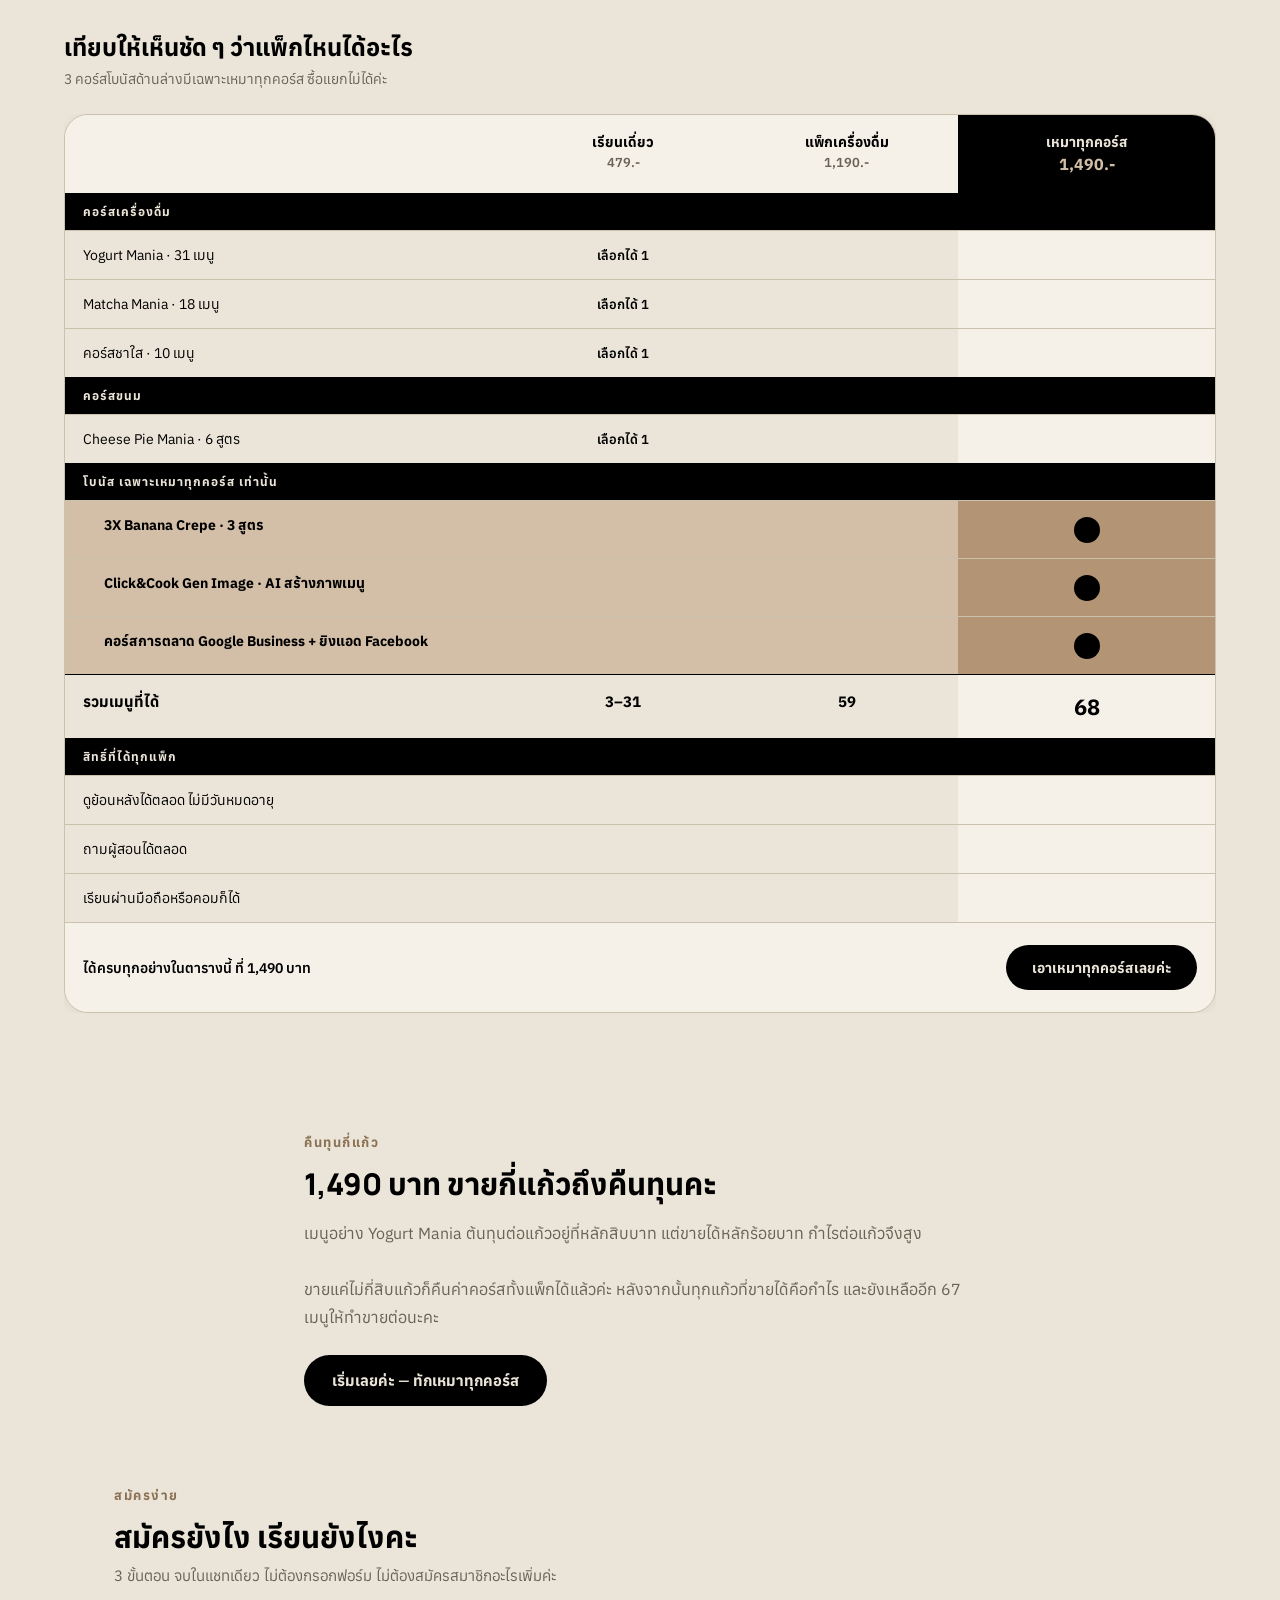
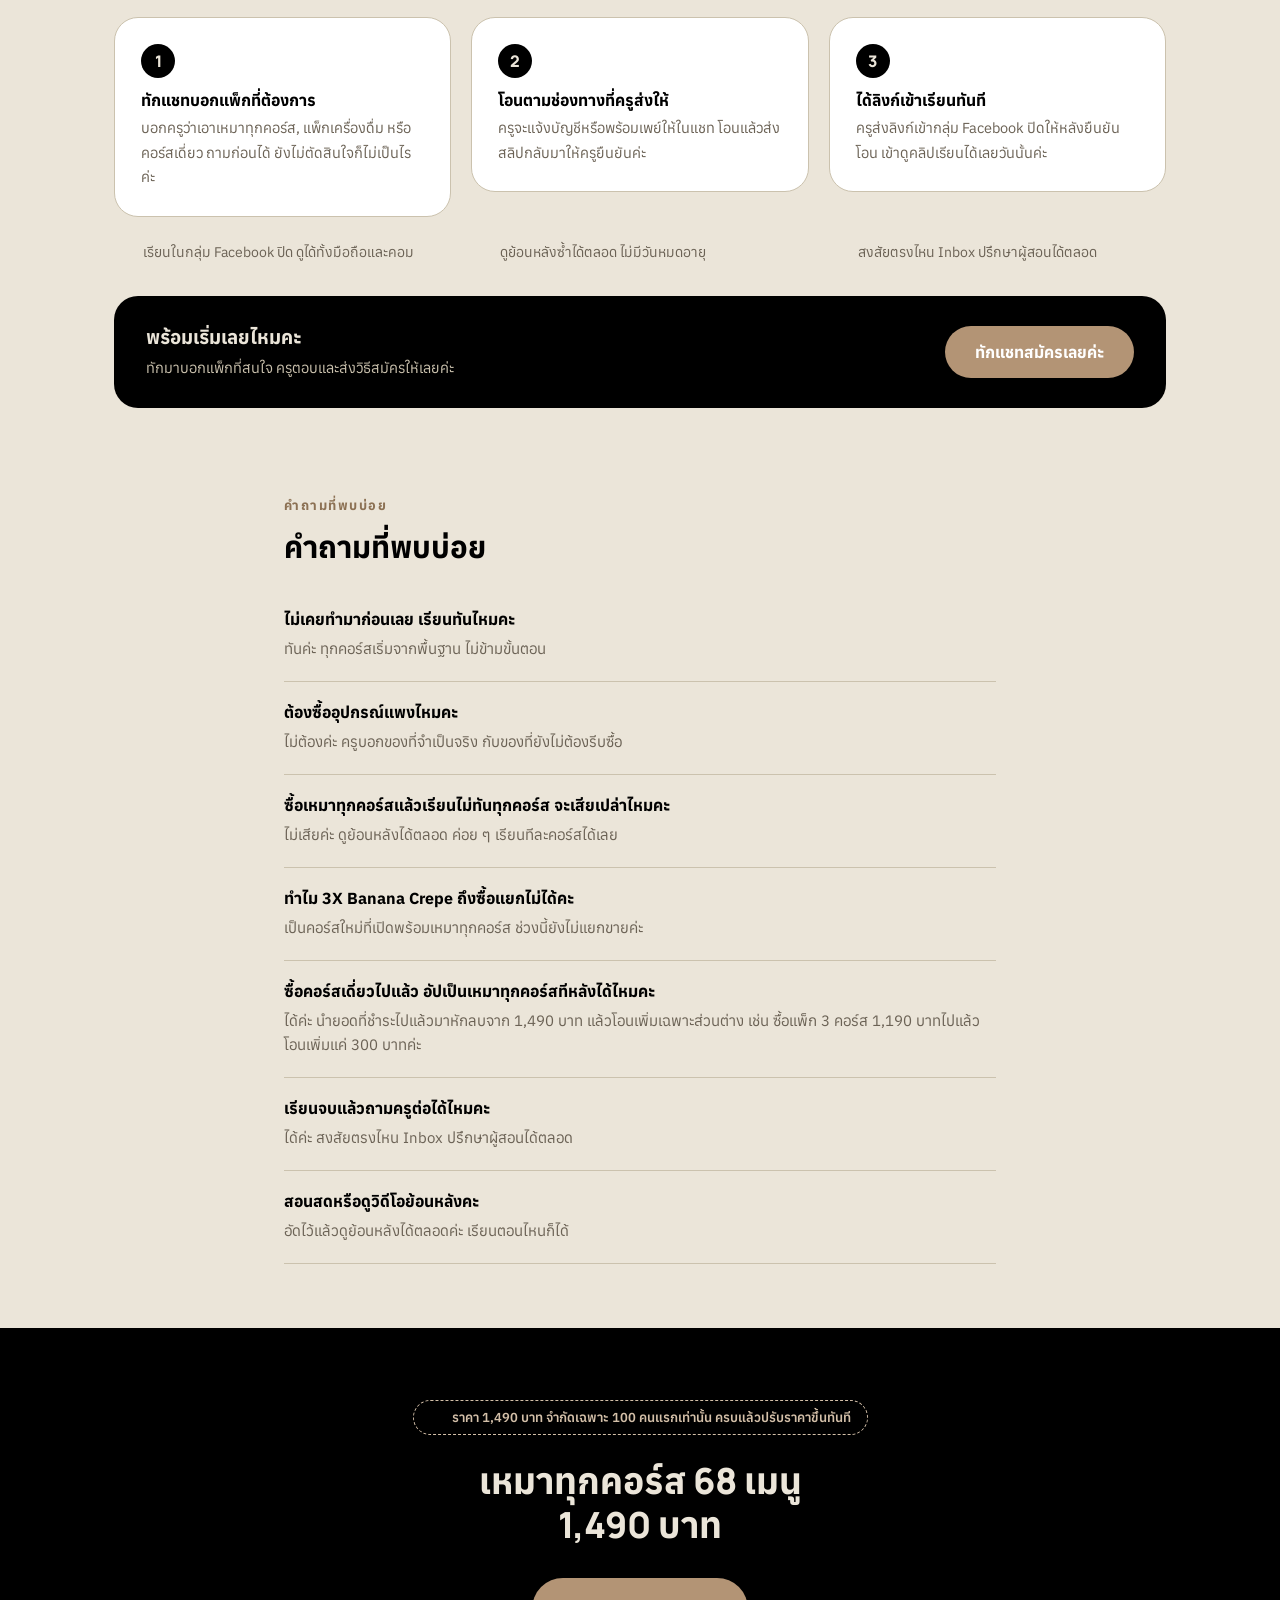
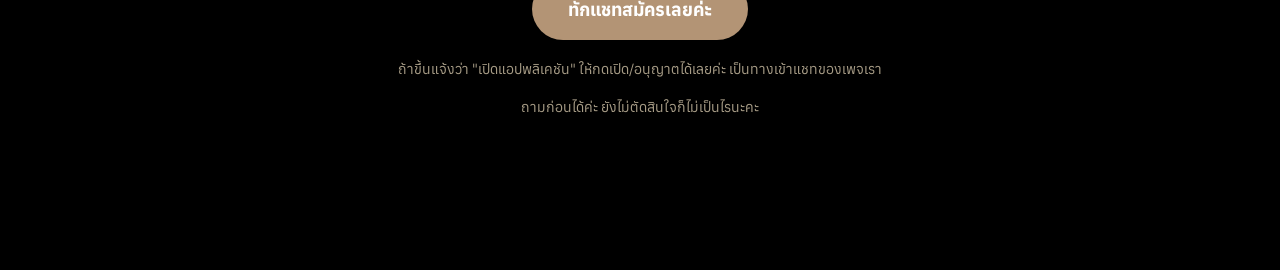
==== commit 9991998b: "Perf: convert images to WebP, fix render-blocking resources Page weight was 27 MB per visit (25.7 MB" ====
--- a/index.html
+++ b/index.html
@@ -5,7 +5,11 @@
 <meta name="viewport" content="width=device-width, initial-scale=1">
 <title>เหมาทุกคอร์ส — Click &amp; Cook | 68 เมนูขาย เรียนครบในที่เดียว</title>
 <meta name="description" content="ทุกคอร์สของ Click & Cook รวมไว้ในแพ็กเดียว 1,490 บาท — 6 คอร์ส 68 เมนู เริ่มจากศูนย์ก็เรียนได้ ดูย้อนหลังได้ตลอด ถามอาจารย์ได้ตลอด">
-<link rel="icon" href="assets/logo.png">
+<link rel="icon" href="assets/logo.webp">
+<link rel="preconnect" href="https://fonts.googleapis.com">
+<link rel="preconnect" href="https://fonts.gstatic.com" crossorigin>
+<link rel="stylesheet" href="https://fonts.googleapis.com/css2?family=Anuphan:wght@300;400;500;600;700;800&family=Manrope:wght@500;600;700;800&display=swap">
+<link rel="preload" as="image" href="assets/hero-matcha.webp" fetchpriority="high">
 <link rel="stylesheet" href="css/styles.css">
 
 <!-- ============================================================
@@ -19,7 +23,7 @@
 fbq('init', '1052233364217187');
 </script>
 
-<script src="https://unpkg.com/lucide@latest"></script>
+<script defer src="https://unpkg.com/lucide@0.525.0/dist/umd/lucide.min.js"></script>
 </head>
 <body>
 
@@ -31,7 +35,7 @@
      ============================================================ -->
 <header id="hero-section" class="hero container">
   <div>
-    <img class="hero-logo" src="assets/logo.png" alt="Click &amp; Cook">
+    <img class="hero-logo" src="assets/logo.webp" alt="Click &amp; Cook">
     <div class="section-label">เหมาทุกคอร์ส · 68 เมนู</div>
     <h1>68 เมนูขาย<br>เรียนครบในที่เดียว</h1>
     <p class="hero-sub">ทุกคอร์สของ Click &amp; Cook รวมไว้ในแพ็กเดียว 1,490 บาท เริ่มจากศูนย์ก็เรียนได้ พิสูจน์แล้วจากนักเรียน 1,000 คน ดูย้อนหลังได้ตลอด สอบถามอาจารย์ได้ตลอด</p>
@@ -47,10 +51,10 @@
     <p class="cta-hint">กดปุ่มแล้วจะพาเข้าแชท Messenger ของเพจ — ถ้าเจอปุ่ม <strong>"ถามใน Messenger"</strong> ให้กดอีกที แล้วทักเราได้เลยค่ะ ปกติ 100%</p>
   </div>
   <div class="hero-gallery">
-    <div class="ph"><img src="assets/hero-matcha.png" alt="Matcha Mania"></div>
-    <div class="ph"><img src="assets/hero-tea.png" alt="คอร์สชาใส"></div>
-    <div class="ph"><img src="assets/hero-dessert-1.png" alt="ขนมเมนูของหวาน"></div>
-    <div class="ph"><img src="assets/hero-dessert-2.png" alt="Banana Melt Roll"></div>
+    <div class="ph"><img src="assets/hero-matcha.webp" alt="Matcha Mania"></div>
+    <div class="ph"><img src="assets/hero-tea.webp" alt="คอร์สชาใส"></div>
+    <div class="ph"><img src="assets/hero-dessert-1.webp" alt="ขนมเมนูของหวาน"></div>
+    <div class="ph"><img src="assets/hero-dessert-2.webp" alt="Banana Melt Roll"></div>
   </div>
 </header>
 
@@ -67,7 +71,7 @@
      Section 3 — Teacher
      ============================================================ -->
 <section class="teacher container">
-  <img class="teacher-img" src="assets/teacher.png" alt="ครูพี่เมย์ และครูผึ้ง">
+  <img class="teacher-img" src="assets/teacher.webp" width="1200" height="675" loading="lazy" decoding="async" alt="ครูพี่เมย์ และครูผึ้ง">
   <div class="teacher-copy">
     <div class="section-label">ครูผู้สอน</div>
     <h2>Click &amp; Cook แค่คลิกก็ปรุงได้เลย</h2>
@@ -137,7 +141,7 @@
 
     <!-- Course 1: Yogurt Mania -->
     <article class="course-card" data-course>
-      <div class="course-card-media"><img src="assets/course-yogurt.png" alt="Yogurt Mania"></div>
+      <div class="course-card-media"><img src="assets/course-yogurt.webp" alt="Yogurt Mania" width="800" height="600" loading="lazy" decoding="async"></div>
       <div class="course-body">
         <div class="course-num">31<span class="course-num-unit">เมนู</span></div>
         <div class="course-name">Yogurt Mania</div>
@@ -196,7 +200,7 @@
 
     <!-- Course 2: Matcha Mania -->
     <article class="course-card" data-course>
-      <div class="course-card-media"><img src="assets/course-matcha.png" alt="Matcha Mania"></div>
+      <div class="course-card-media"><img src="assets/course-matcha.webp" alt="Matcha Mania" width="800" height="600" loading="lazy" decoding="async"></div>
       <div class="course-body">
         <div class="course-num">18<span class="course-num-unit">เมนู</span></div>
         <div class="course-name">Matcha Mania</div>
@@ -242,7 +246,7 @@
 
     <!-- Course 3: Clear Tea -->
     <article class="course-card" data-course>
-      <div class="course-card-media"><img src="assets/course-tea.png" alt="คอร์สชาใส"></div>
+      <div class="course-card-media"><img src="assets/course-tea.webp" alt="คอร์สชาใส" width="800" height="600" loading="lazy" decoding="async"></div>
       <div class="course-body">
         <div class="course-num">10<span class="course-num-unit">เมนู</span></div>
         <div class="course-name">คอร์สชาใส</div>
@@ -280,7 +284,7 @@
 
     <!-- Course 4: Cheese Pie Mania -->
     <article class="course-card" data-course>
-      <div class="course-card-media"><img src="assets/course-cheesepie.png" alt="Cheese Pie Mania"></div>
+      <div class="course-card-media"><img src="assets/course-cheesepie.webp" alt="Cheese Pie Mania" width="800" height="600" loading="lazy" decoding="async"></div>
       <div class="course-body">
         <div class="course-num">6<span class="course-num-unit">สูตร</span></div>
         <div class="course-name">Cheese Pie Mania</div>
@@ -315,7 +319,7 @@
     <!-- Course 5: 3X Banana Crepe (All Access only) -->
     <article class="course-card" data-course>
       <div class="course-card-media">
-        <img src="assets/course-banana.png" alt="3X Banana Crepe">
+        <img src="assets/course-banana.webp" alt="3X Banana Crepe" width="800" height="600" loading="lazy" decoding="async">
         <div class="course-lock"><i data-lucide="lock" style="width:13px;height:13px;"></i>เฉพาะเหมาทุกคอร์ส</div>
       </div>
       <div class="course-body">
@@ -349,7 +353,7 @@
     <!-- Course 6: Click&Cook Gen Image (All Access only) -->
     <article class="course-card" data-course>
       <div class="course-card-media">
-        <img src="assets/course-genimage.png" alt="Click &amp; Cook Gen Image">
+        <img src="assets/course-genimage.webp" alt="Click &amp; Cook Gen Image" width="800" height="600" loading="lazy" decoding="async">
         <div class="course-lock"><i data-lucide="lock" style="width:13px;height:13px;"></i>เฉพาะเหมาทุกคอร์ส</div>
       </div>
       <div class="course-body">
@@ -439,11 +443,11 @@
   <p class="reviews-sub">แคปจากแชทจริงของนักเรียนที่ทำตามสูตรแล้วขายได้ค่ะ (เลื่อนดูได้)</p>
   <div class="reviews-stage">
     <div class="review-rail" id="review-rail">
-      <div class="review-card"><img src="assets/review-1.png" alt="รีวิวจากนักเรียน 1" loading="lazy"></div>
-      <div class="review-card"><img src="assets/review-2.png" alt="รีวิวจากนักเรียน 2" loading="lazy"></div>
-      <div class="review-card"><img src="assets/review-3.png" alt="รีวิวจากนักเรียน 3" loading="lazy"></div>
-      <div class="review-card"><img src="assets/review-4.png" alt="รีวิวจากนักเรียน 4" loading="lazy"></div>
-      <div class="review-card"><img src="assets/review-5.png" alt="รีวิวจากนักเรียน 5" loading="lazy"></div>
+      <div class="review-card"><img src="assets/review-1.webp" alt="รีวิวจากนักเรียน 1" width="960" height="960" loading="lazy" decoding="async"></div>
+      <div class="review-card"><img src="assets/review-2.webp" alt="รีวิวจากนักเรียน 2" width="960" height="960" loading="lazy" decoding="async"></div>
+      <div class="review-card"><img src="assets/review-3.webp" alt="รีวิวจากนักเรียน 3" width="960" height="960" loading="lazy" decoding="async"></div>
+      <div class="review-card"><img src="assets/review-4.webp" alt="รีวิวจากนักเรียน 4" width="960" height="960" loading="lazy" decoding="async"></div>
+      <div class="review-card"><img src="assets/review-5.webp" alt="รีวิวจากนักเรียน 5" width="960" height="960" loading="lazy" decoding="async"></div>
     </div>
     <button type="button" id="review-prev" class="review-arrow-btn review-arrow-prev" aria-label="รีวิวก่อนหน้า"><i data-lucide="chevron-left" class="review-arrow"></i></button>
     <button type="button" id="review-next" class="review-arrow-btn review-arrow-next" aria-label="รีวิวถัดไป"><i data-lucide="chevron-right" class="review-arrow"></i></button>
@@ -456,7 +460,7 @@
      ============================================================ -->
 <section class="banana-sec container">
   <div class="banana-banner">
-    <img src="assets/banana-banner.png" alt="3X Banana Crepe">
+    <img src="assets/banana-banner.webp" alt="3X Banana Crepe" width="1600" height="533" loading="lazy" decoding="async">
     <div class="banana-panel">
       <div class="banana-copy">
         <div class="banana-kicker"><i data-lucide="lock" class="icon-sm"></i>คอร์สใหม่ เฉพาะเหมาทุกคอร์ส</div>
--- a/css/styles.css
+++ b/css/styles.css
@@ -2,9 +2,9 @@
    Click & Cook — All Access Sales Page
    Design system converted from Claude Design handoff
    (click-cook-design-system tokens + page rules)
-   ============================================================ */
-
-@import url('https://fonts.googleapis.com/css2?family=Anuphan:wght@300;400;500;600;700;800&family=Manrope:wght@500;600;700;800&display=swap');
+   (fonts load via <link> ใน <head> ของ index.html — @import ทำให้
+   CSS block ต้องรอ font CSS รอบสองก่อนเริ่ม render)
+   ============================================================ */
 
 :root {
   /* --- Master brand --- */
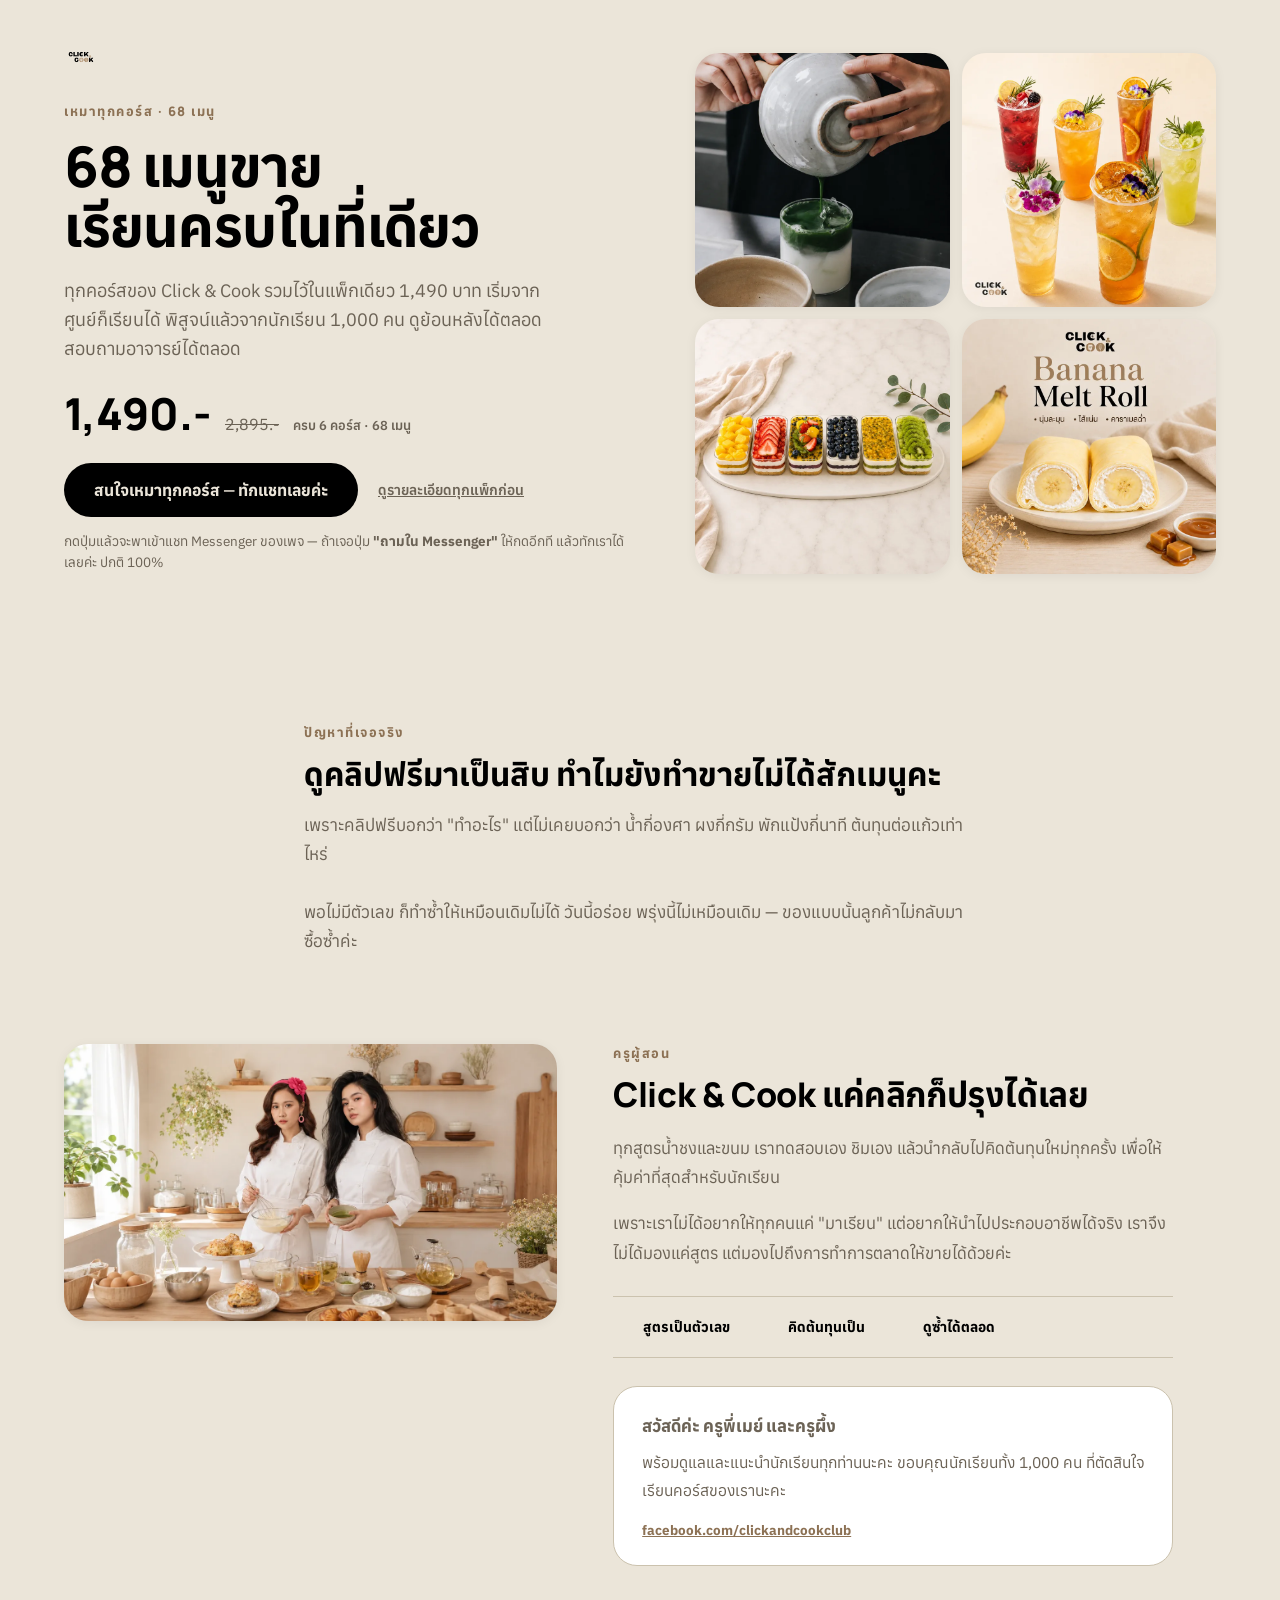
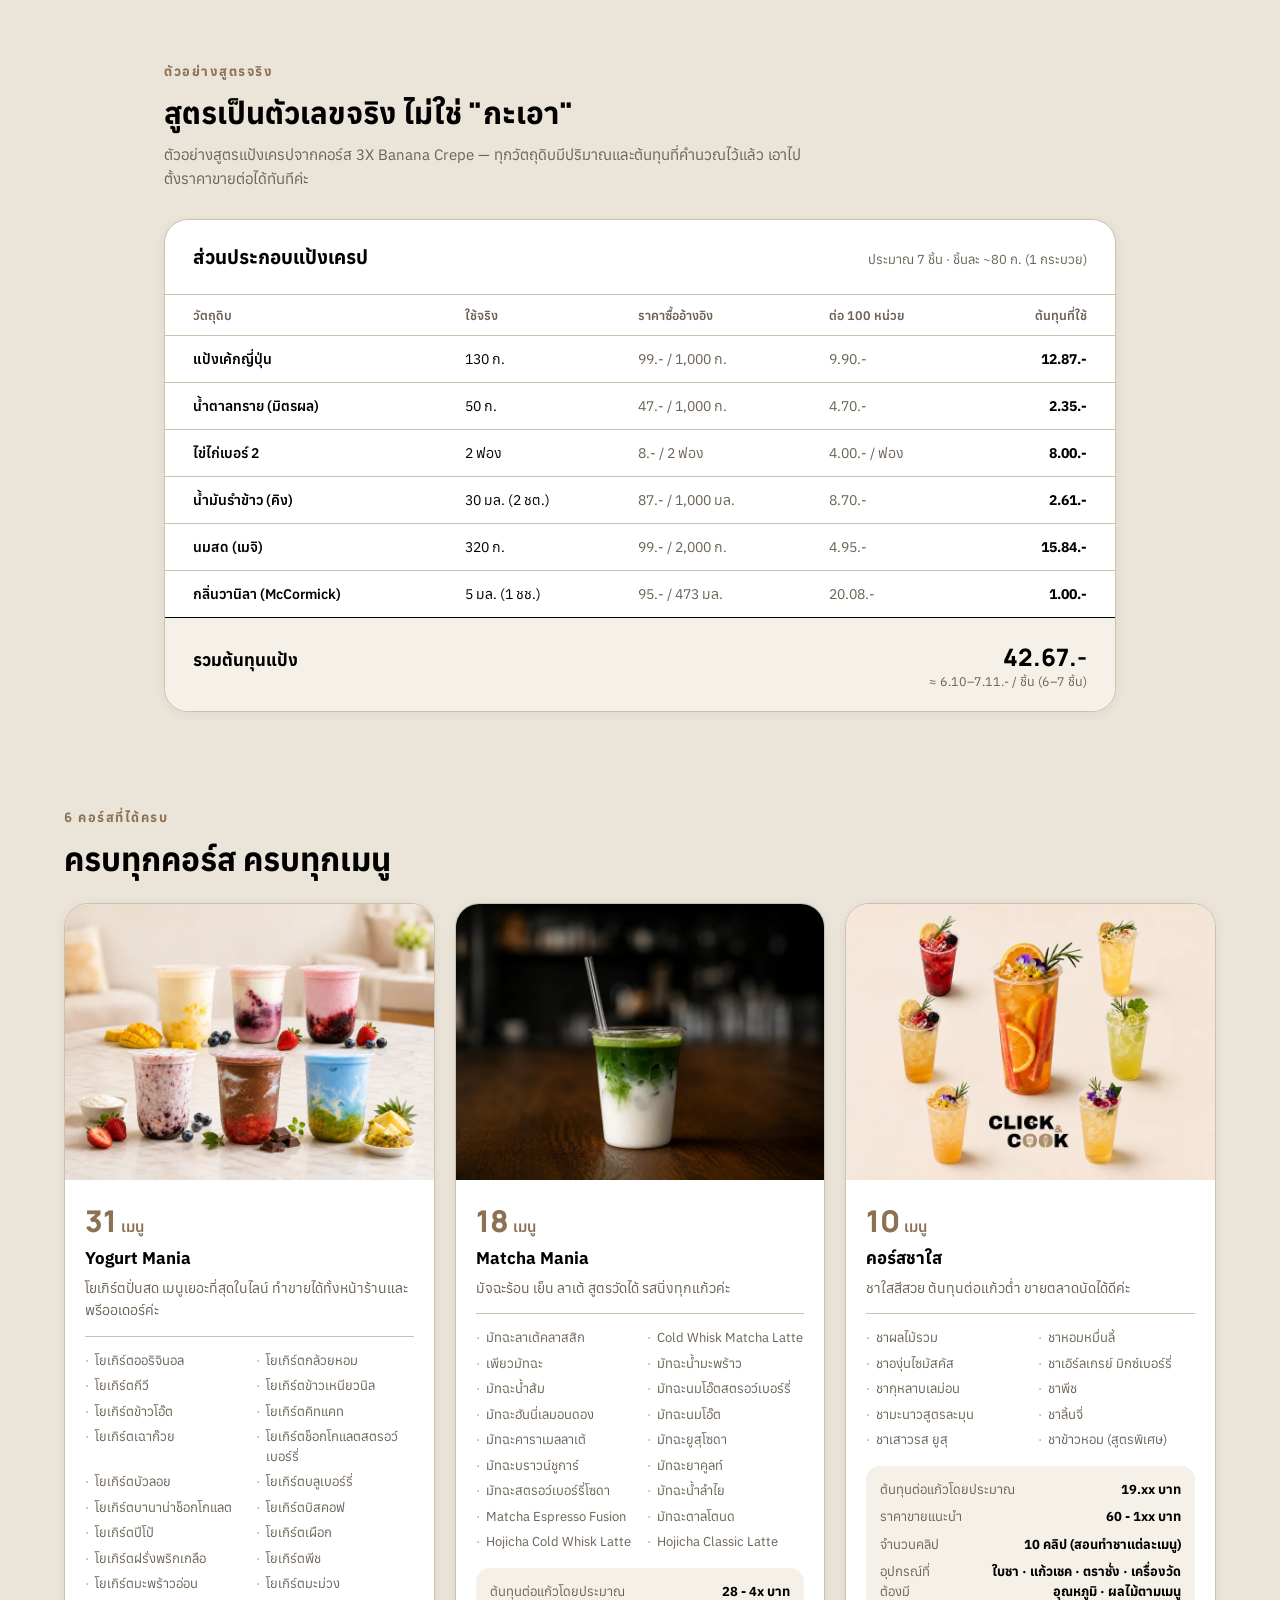
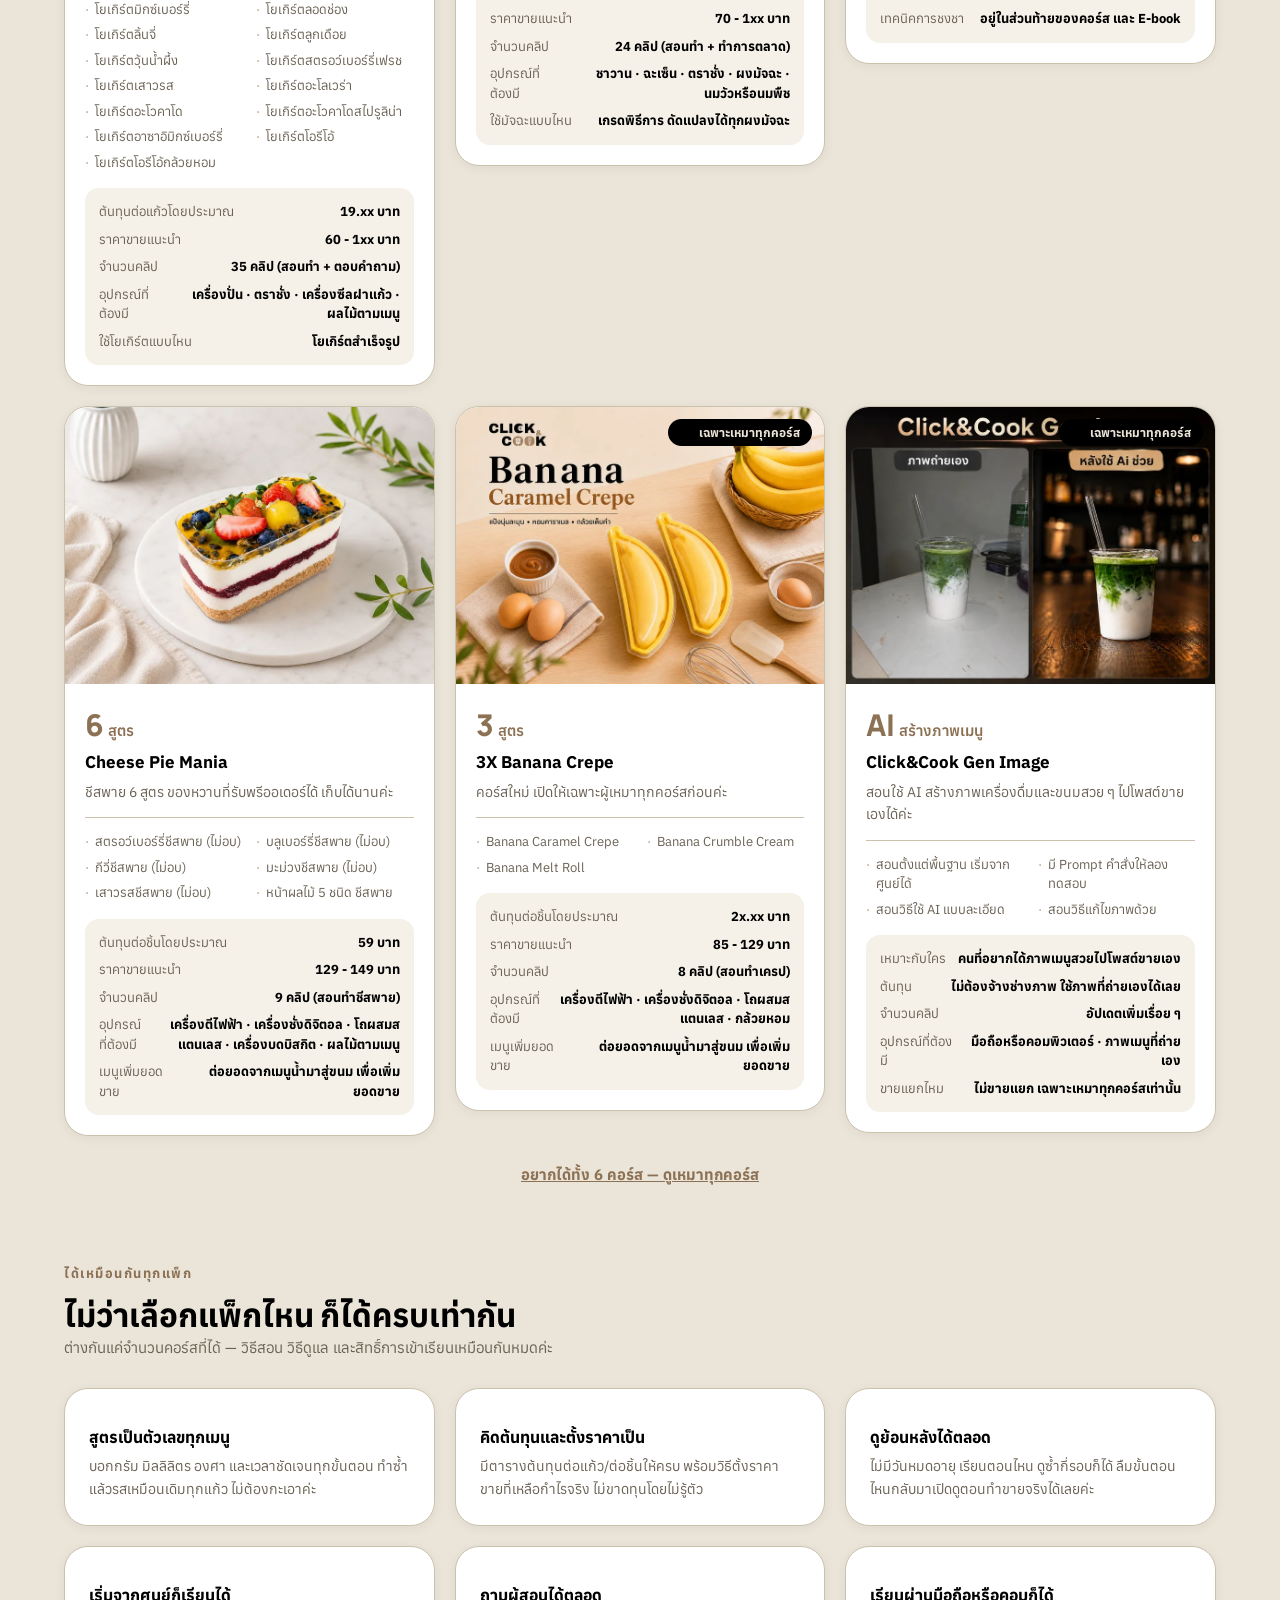
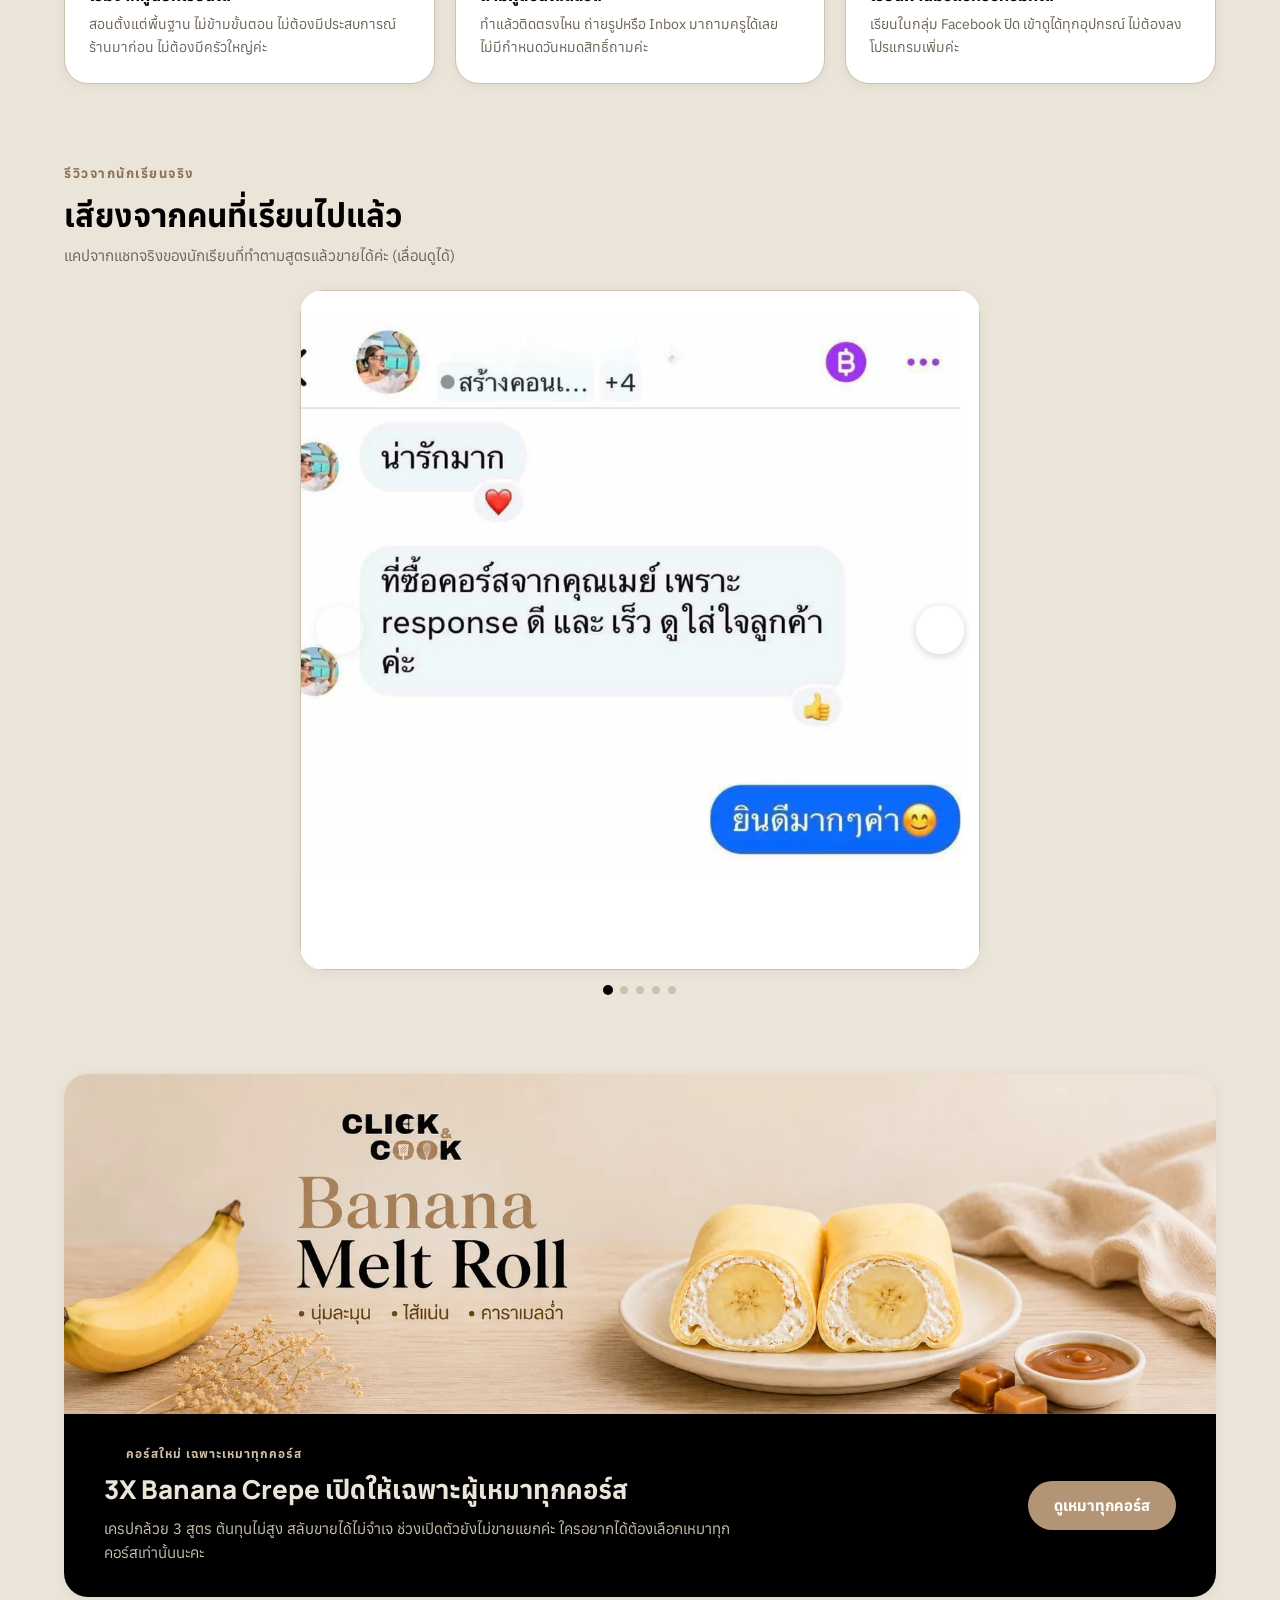
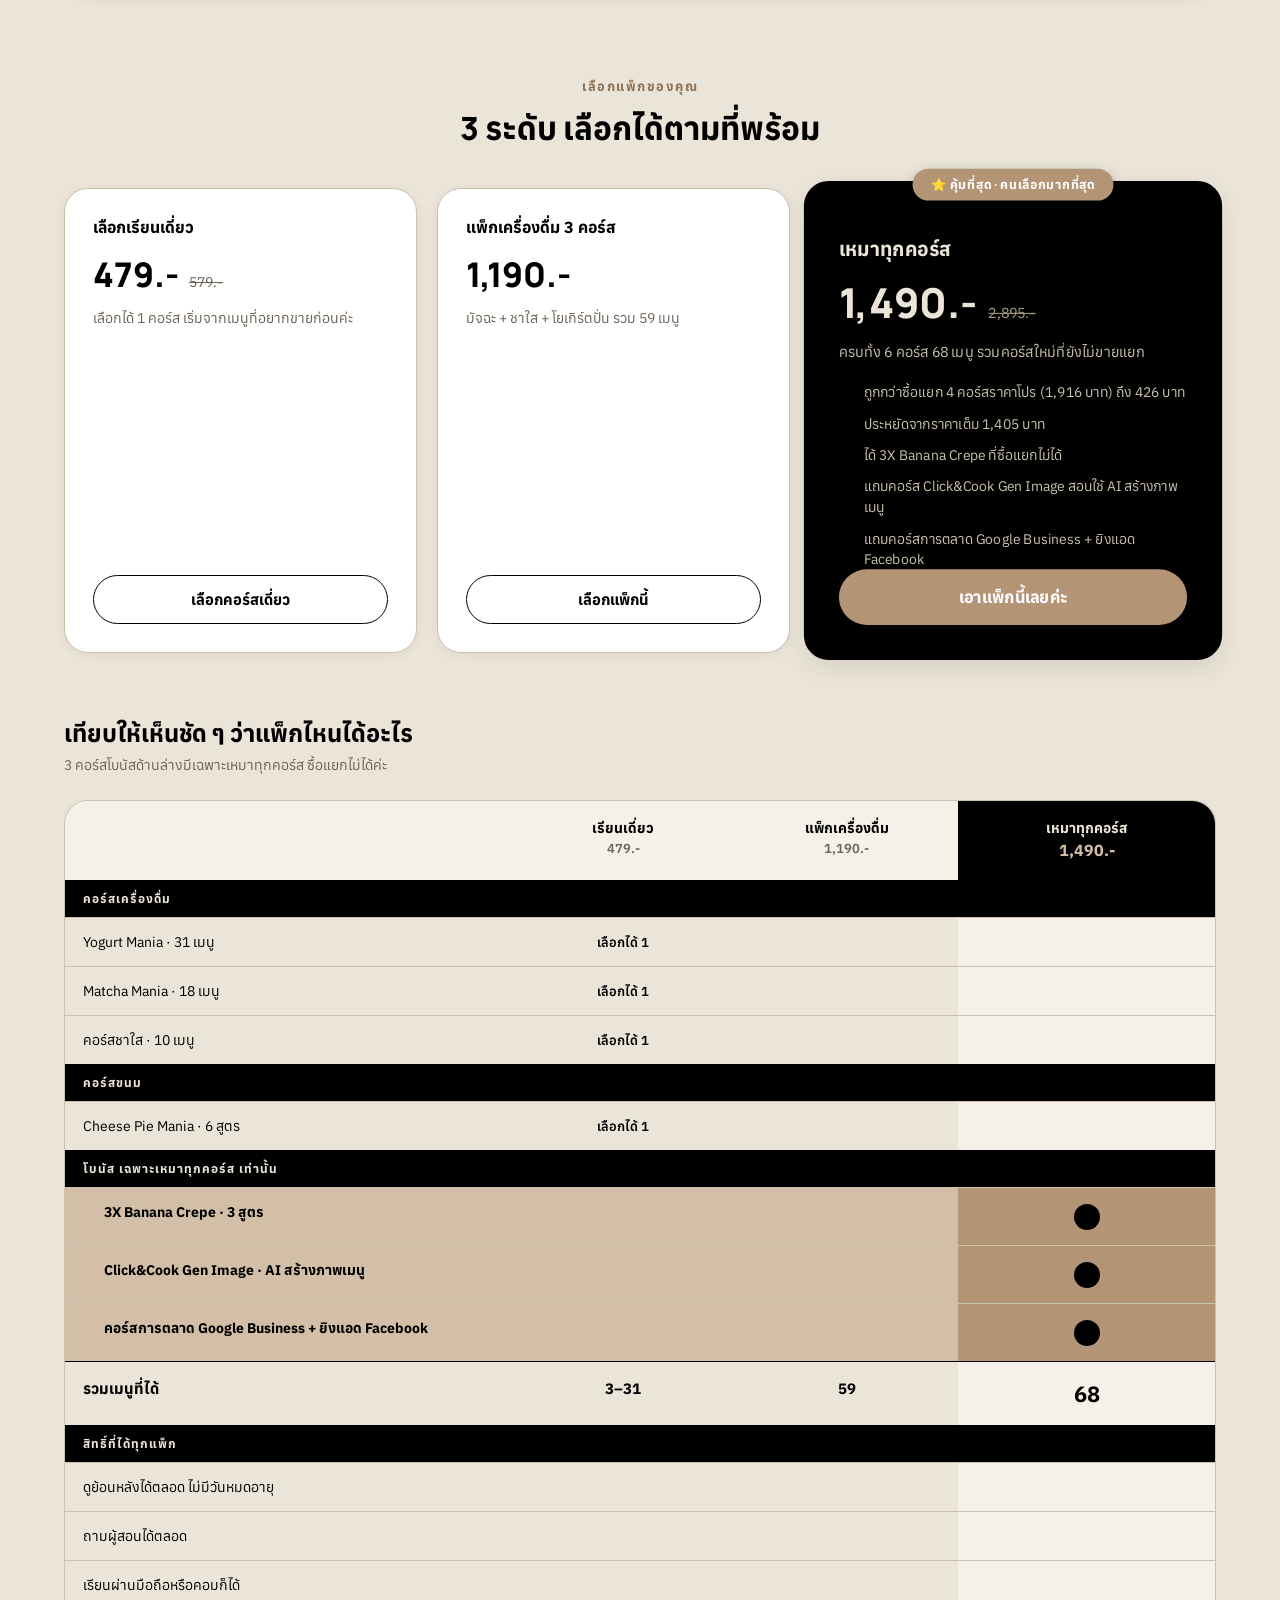
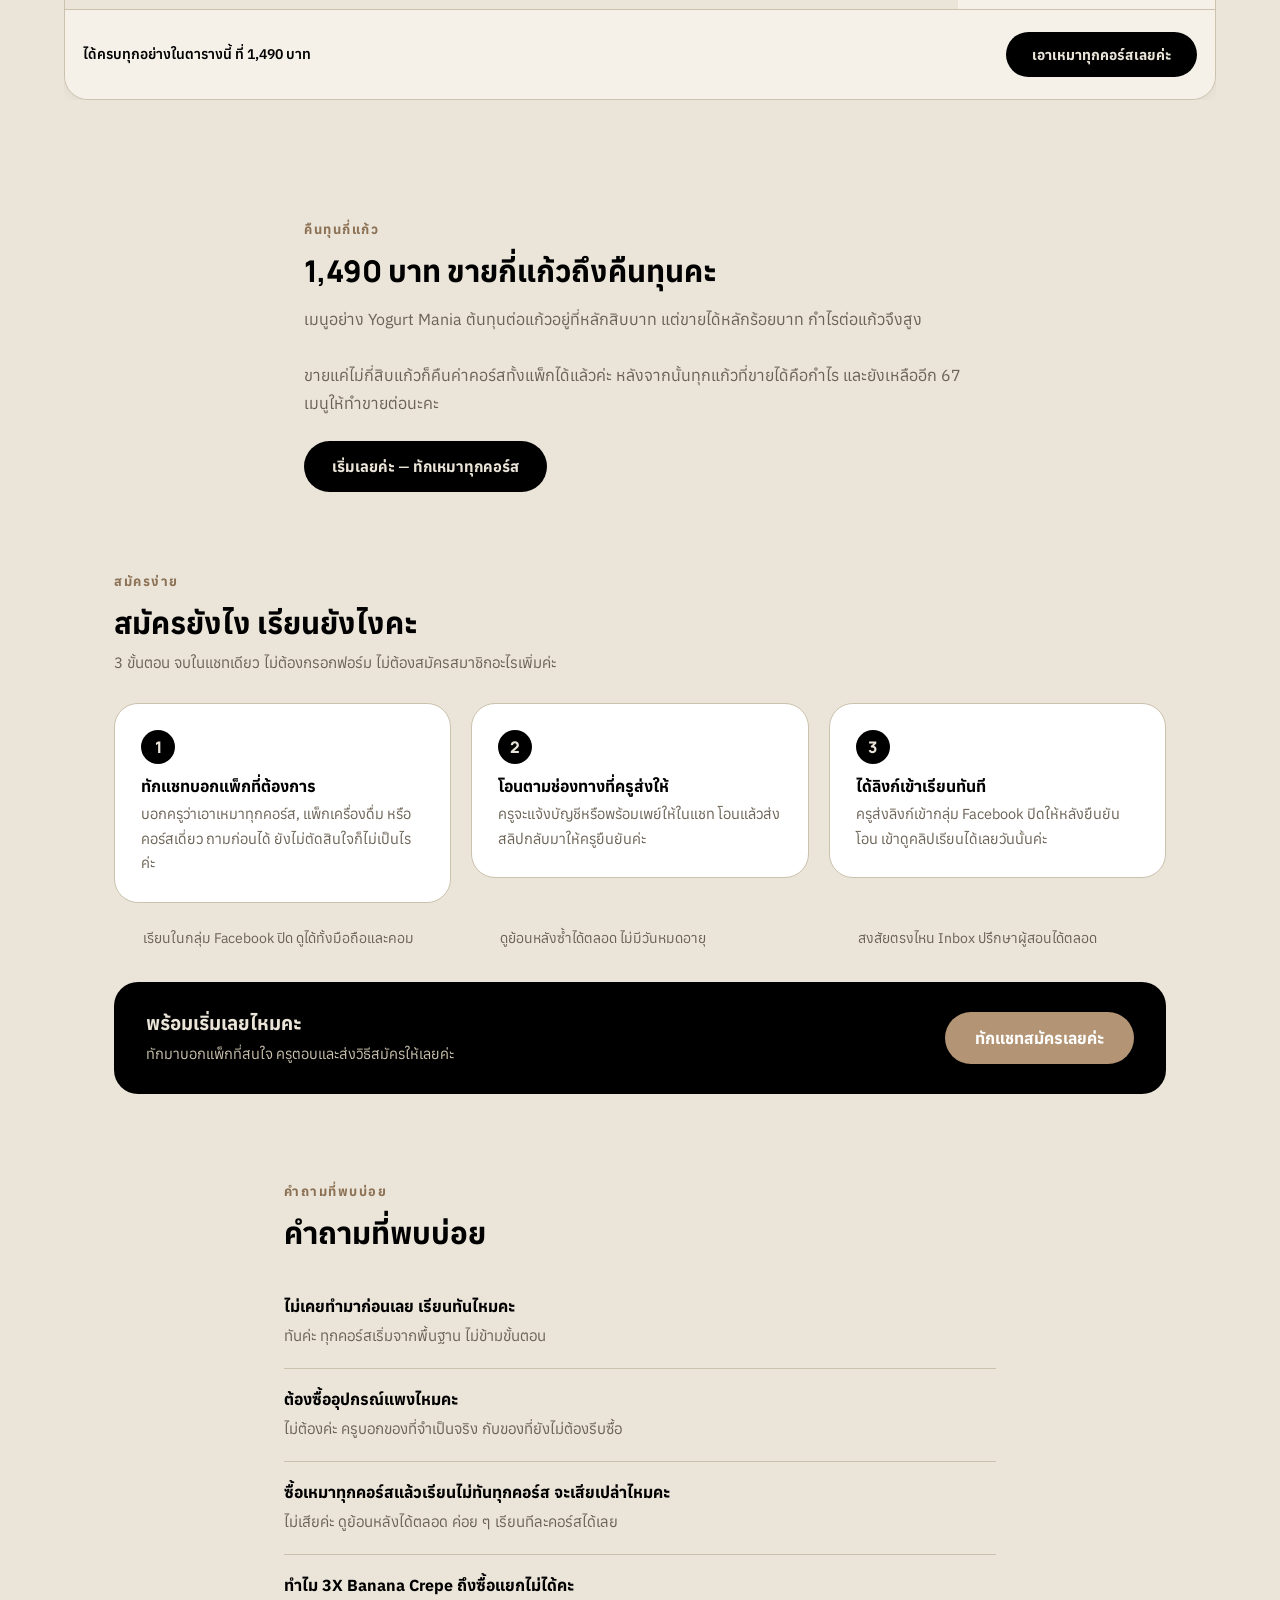
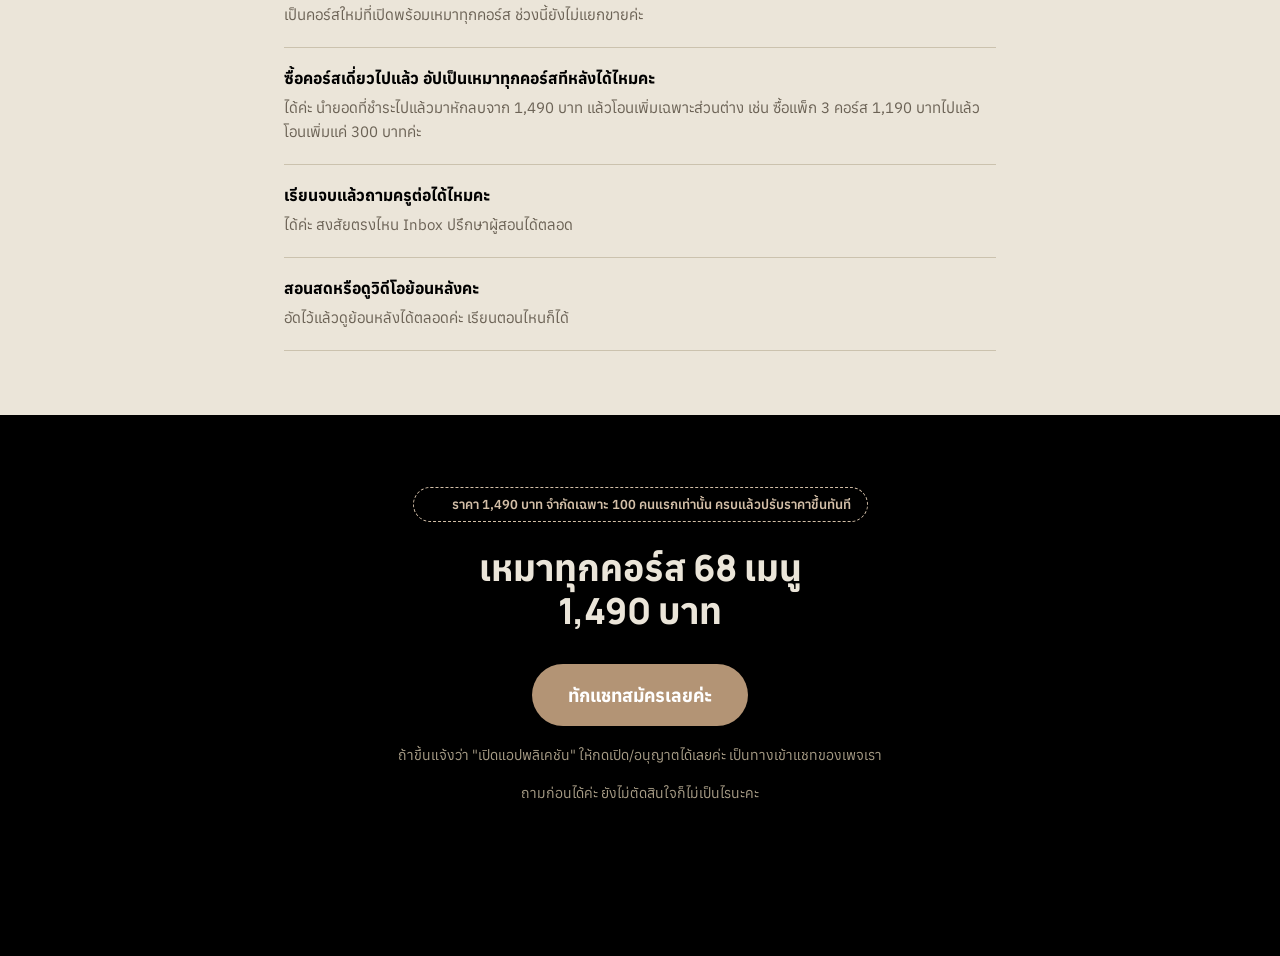
==== commit 7b90de44: "CTA links → m.me + expand course details by default - Point all 9 Messenger CTAs to m.me/clickandcoo" ====
--- a/index.html
+++ b/index.html
@@ -45,7 +45,7 @@
       <span class="hero-price-note">ครบ 6 คอร์ส · 68 เมนู</span>
     </div>
     <div class="hero-actions">
-      <a class="btn-pill btn-dark pixel-lead" data-ref="sp_hero_all" data-value="1490" href="https://www.facebook.com/msg/61577369620083" target="_blank" rel="noopener">สนใจเหมาทุกคอร์ส — ทักแชทเลยค่ะ</a>
+      <a class="btn-pill btn-dark pixel-lead" data-ref="sp_hero_all" data-value="1490" data-pos="hero" href="https://m.me/clickandcookclub?ref=web-1490" target="_blank" rel="noopener">สนใจเหมาทุกคอร์ส — ทักแชทเลยค่ะ</a>
       <a class="hero-link-detail" href="#pricing-section">ดูรายละเอียดทุกแพ็กก่อน</a>
     </div>
     <p class="cta-hint">กดปุ่มแล้วจะพาเข้าแชท Messenger ของเพจ — ถ้าเจอปุ่ม <strong>"ถามใน Messenger"</strong> ให้กดอีกที แล้วทักเราได้เลยค่ะ ปกติ 100%</p>
@@ -490,7 +490,7 @@
         <span class="price-was">579.-</span>
       </div>
       <p class="price-desc">เลือกได้ 1 คอร์ส เริ่มจากเมนูที่อยากขายก่อนค่ะ</p>
-      <a class="btn-pill btn-outline pixel-lead" data-ref="sp_price_single479" data-value="479" href="https://www.facebook.com/msg/61577369620083" target="_blank" rel="noopener" style="margin-top:auto;">เลือกคอร์สเดี่ยว</a>
+      <a class="btn-pill btn-outline pixel-lead" data-ref="sp_price_single479" data-value="479" data-pos="price_single" href="https://m.me/clickandcookclub?ref=web-1490" target="_blank" rel="noopener" style="margin-top:auto;">เลือกคอร์สเดี่ยว</a>
     </div>
 
     <!-- Drinks pack -->
@@ -500,7 +500,7 @@
         <span class="price-big">1,190.-</span>
       </div>
       <p class="price-desc">มัจฉะ + ชาใส + โยเกิร์ตปั่น รวม 59 เมนู</p>
-      <a class="btn-pill btn-outline pixel-lead" data-ref="sp_price_pack1190" data-value="1190" href="https://www.facebook.com/msg/61577369620083" target="_blank" rel="noopener" style="margin-top:auto;">เลือกแพ็กนี้</a>
+      <a class="btn-pill btn-outline pixel-lead" data-ref="sp_price_pack1190" data-value="1190" data-pos="price_pack" href="https://m.me/clickandcookclub?ref=web-1490" target="_blank" rel="noopener" style="margin-top:auto;">เลือกแพ็กนี้</a>
     </div>
 
     <!-- All Access featured -->
@@ -519,7 +519,7 @@
         <div class="benefit"><i data-lucide="check" class="icon-check-sm"></i>แถมคอร์ส Click&amp;Cook Gen Image สอนใช้ AI สร้างภาพเมนู</div>
         <div class="benefit"><i data-lucide="check" class="icon-check-sm"></i>แถมคอร์สการตลาด Google Business + ยิงแอด Facebook</div>
       </div>
-      <a class="btn-pill btn-latte pixel-lead" data-ref="sp_price_all1590" data-value="1490" href="https://www.facebook.com/msg/61577369620083" target="_blank" rel="noopener" style="margin-top:auto;">เอาแพ็กนี้เลยค่ะ</a>
+      <a class="btn-pill btn-latte pixel-lead" data-ref="sp_price_all1590" data-value="1490" data-pos="price_all" href="https://m.me/clickandcookclub?ref=web-1490" target="_blank" rel="noopener" style="margin-top:auto;">เอาแพ็กนี้เลยค่ะ</a>
     </div>
   </div>
 
@@ -603,7 +603,7 @@
         <!-- footer CTA bar -->
         <div class="ct-final-bar">
           <span>ได้ครบทุกอย่างในตารางนี้ ที่ 1,490 บาท</span>
-          <a class="btn-pill btn-dark pixel-lead" data-ref="sp_price_all1590" data-value="1490" href="https://www.facebook.com/msg/61577369620083" target="_blank" rel="noopener">เอาเหมาทุกคอร์สเลยค่ะ</a>
+          <a class="btn-pill btn-dark pixel-lead" data-ref="sp_price_all1590" data-value="1490" data-pos="compare_bar" href="https://m.me/clickandcookclub?ref=web-1490" target="_blank" rel="noopener">เอาเหมาทุกคอร์สเลยค่ะ</a>
         </div>
       </div>
     </div>
@@ -617,7 +617,7 @@
   <div class="section-label">คืนทุนกี่แก้ว</div>
   <h2>1,490 บาท ขายกี่แก้วถึงคืนทุนคะ</h2>
   <p>เมนูอย่าง Yogurt Mania ต้นทุนต่อแก้วอยู่ที่หลักสิบบาท แต่ขายได้หลักร้อยบาท กำไรต่อแก้วจึงสูง<br><br>ขายแค่ไม่กี่สิบแก้วก็คืนค่าคอร์สทั้งแพ็กได้แล้วค่ะ หลังจากนั้นทุกแก้วที่ขายได้คือกำไร และยังเหลืออีก 67 เมนูให้ทำขายต่อนะคะ</p>
-  <a class="btn-pill btn-dark pixel-lead" data-ref="sp_roi_all" data-value="1490" href="https://www.facebook.com/msg/61577369620083" target="_blank" rel="noopener">เริ่มเลยค่ะ — ทักเหมาทุกคอร์ส</a>
+  <a class="btn-pill btn-dark pixel-lead" data-ref="sp_roi_all" data-value="1490" data-pos="roi" href="https://m.me/clickandcookclub?ref=web-1490" target="_blank" rel="noopener">เริ่มเลยค่ะ — ทักเหมาทุกคอร์ส</a>
 </section>
 
 <!-- ============================================================
@@ -673,7 +673,7 @@
         <div class="enroll-cta-title">พร้อมเริ่มเลยไหมคะ</div>
         <p>ทักมาบอกแพ็กที่สนใจ ครูตอบและส่งวิธีสมัครให้เลยค่ะ</p>
       </div>
-      <a class="btn-pill btn-latte pixel-lead" data-ref="sp_final_all" data-value="1490" href="https://www.facebook.com/msg/61577369620083" target="_blank" rel="noopener" style="flex-shrink:0;">ทักแชทสมัครเลยค่ะ</a>
+      <a class="btn-pill btn-latte pixel-lead" data-ref="sp_final_all" data-value="1490" data-pos="enroll" href="https://m.me/clickandcookclub?ref=web-1490" target="_blank" rel="noopener" style="flex-shrink:0;">ทักแชทสมัครเลยค่ะ</a>
     </div>
   </div>
 </section>
@@ -726,7 +726,7 @@
     </div>
     <h2>เหมาทุกคอร์ส 68 เมนู<br>1,490 บาท</h2>
     <div>
-      <a class="btn-pill btn-latte big pixel-lead" data-ref="sp_final_all" data-value="1490" href="https://www.facebook.com/msg/61577369620083" target="_blank" rel="noopener">ทักแชทสมัครเลยค่ะ</a>
+      <a class="btn-pill btn-latte big pixel-lead" data-ref="sp_final_all" data-value="1490" data-pos="final" href="https://m.me/clickandcookclub?ref=web-1490" target="_blank" rel="noopener">ทักแชทสมัครเลยค่ะ</a>
     </div>
     <p class="final-note">ถ้าขึ้นแจ้งว่า "เปิดแอปพลิเคชัน" ให้กดเปิด/อนุญาตได้เลยค่ะ เป็นทางเข้าแชทของเพจเรา</p>
     <p class="final-note">ถามก่อนได้ค่ะ ยังไม่ตัดสินใจก็ไม่เป็นไรนะคะ</p>
@@ -737,7 +737,7 @@
 <div class="sticky-bar" id="sticky-bar">
   <div class="sticky-bar-inner">
     <span class="sticky-text">เหมาทุกคอร์ส 1,490.- · 100 คนแรกเท่านั้น</span>
-    <a class="btn-pill btn-latte pixel-lead" data-ref="sp_sticky_all" data-value="1490" href="https://www.facebook.com/msg/61577369620083" target="_blank" rel="noopener">ทักเลยค่ะ</a>
+    <a class="btn-pill btn-latte pixel-lead" data-ref="sp_sticky_all" data-value="1490" data-pos="sticky" href="https://m.me/clickandcookclub?ref=web-1490" target="_blank" rel="noopener">ทักเลยค่ะ</a>
   </div>
 </div>
 
--- a/css/styles.css
+++ b/css/styles.css
@@ -209,6 +209,7 @@
 }
 .teacher-img {
   width: 100%;
+  height: auto; /* ต้องมี — ไม่งั้น height attr 675 บังคับรูปแนวนอนให้สูงเต็มจอบนมือถือ */
   border-radius: var(--radius-lg);
   box-shadow: var(--shadow-card);
   display: block;
@@ -371,7 +372,7 @@
 }
 .course-toggle-btn {
   width: 100%;
-  display: flex;
+  display: none; /* รายละเอียดโชว์เต็มตลอด ไม่ต้องกดเปิด — ซ่อนปุ่ม toggle */
   align-items: center;
   justify-content: space-between;
   gap: 8px;
@@ -387,9 +388,8 @@
 }
 .course-toggle-caret { font-size: 13px; }
 
-.course-detail { display: none; }
-.course-card.open .course-detail { display: block; }
-.course-detail-inner { margin-top: 16px; display: flex; flex-direction: column; gap: 16px; }
+.course-detail { display: block; } /* โชว์รายละเอียดตลอด ไม่ต้องรอ .open */
+.course-detail-inner { margin-top: 0; display: flex; flex-direction: column; gap: 16px; }
 .course-menus {
   display: grid;
   grid-template-columns: repeat(2, 1fr);
